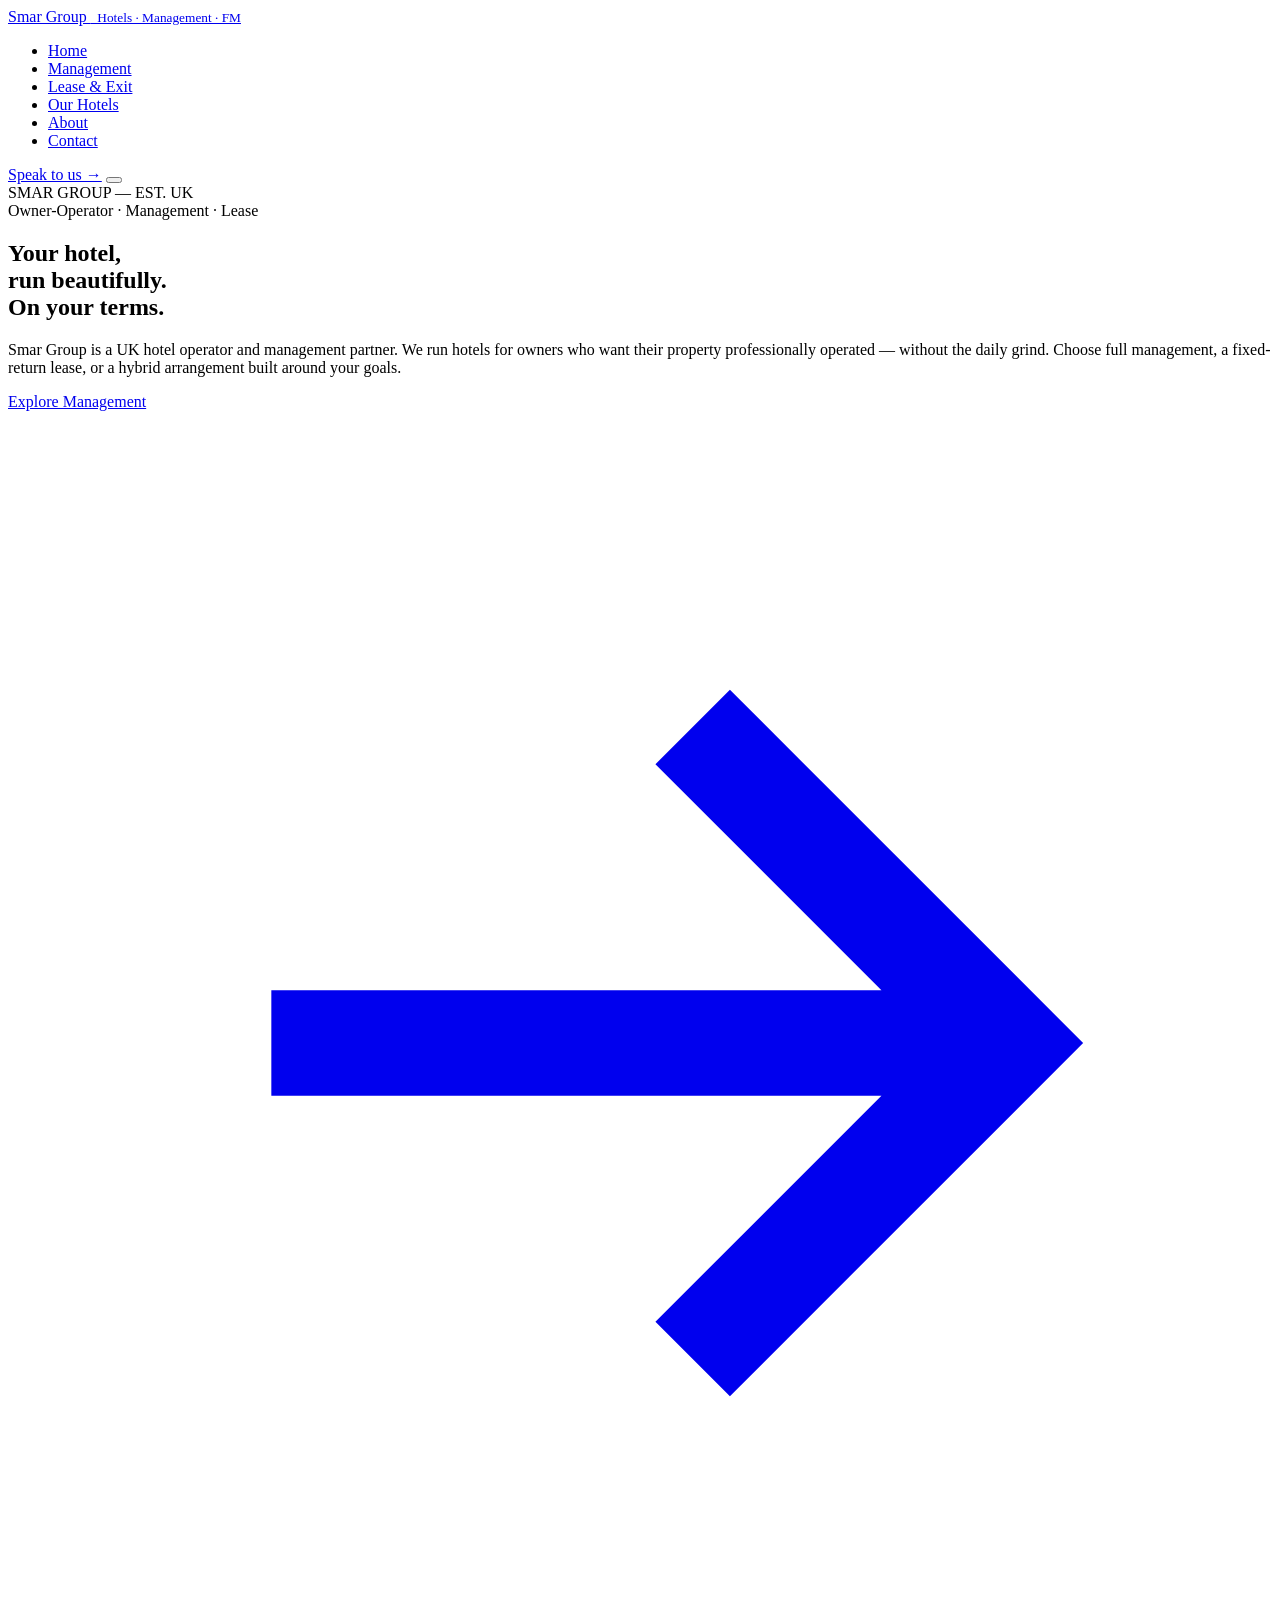
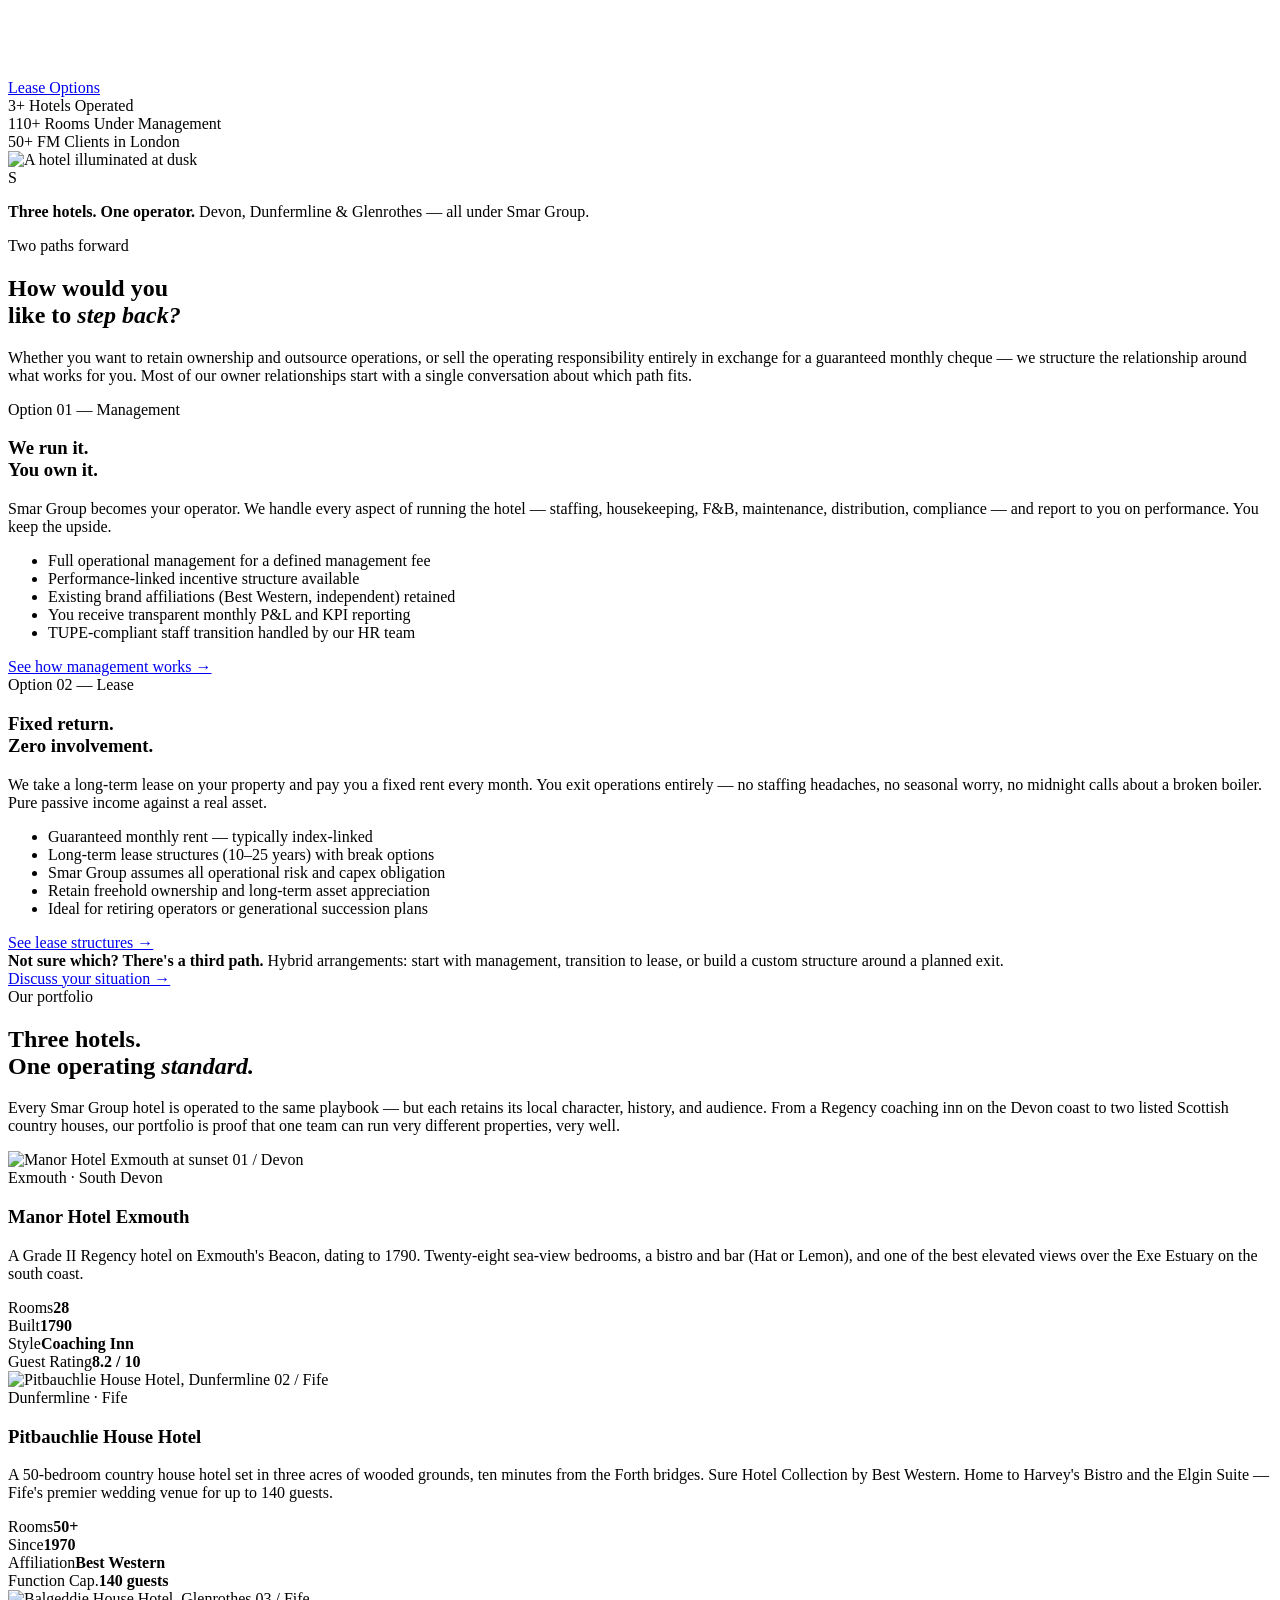
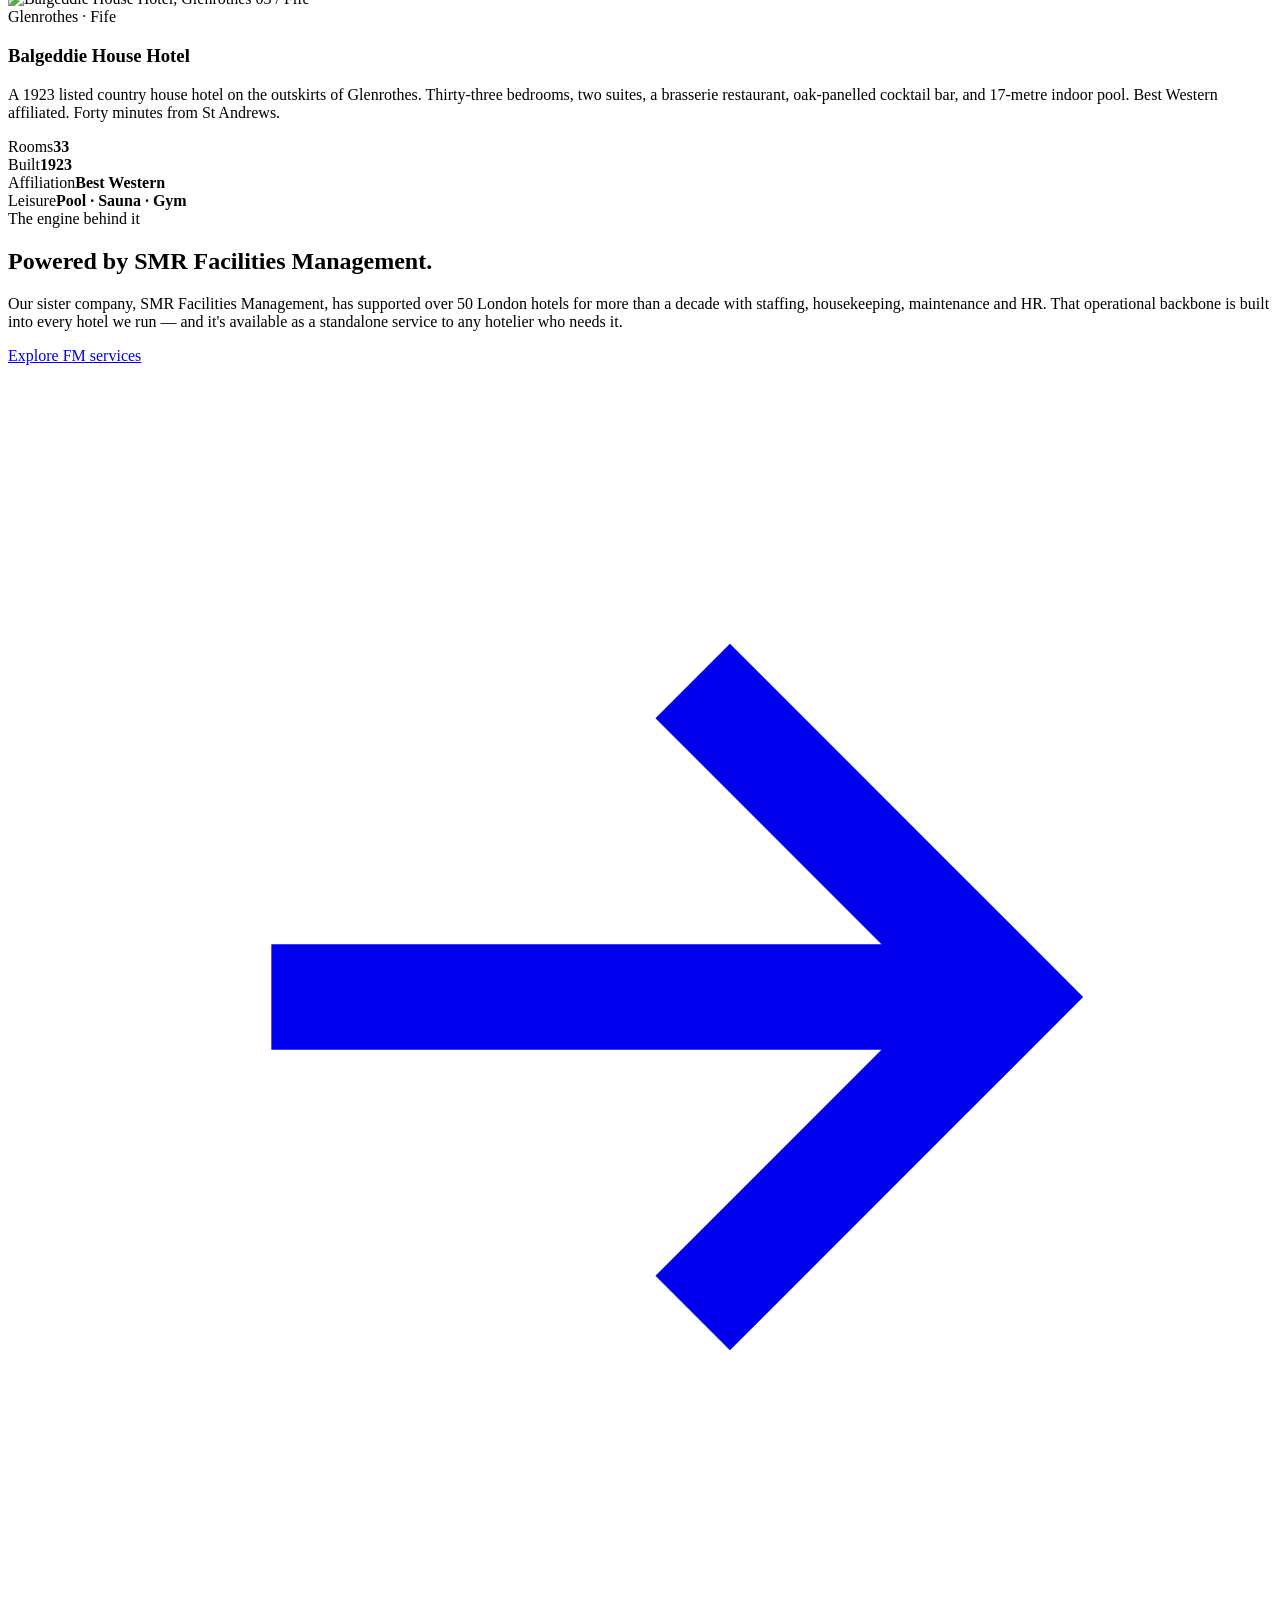
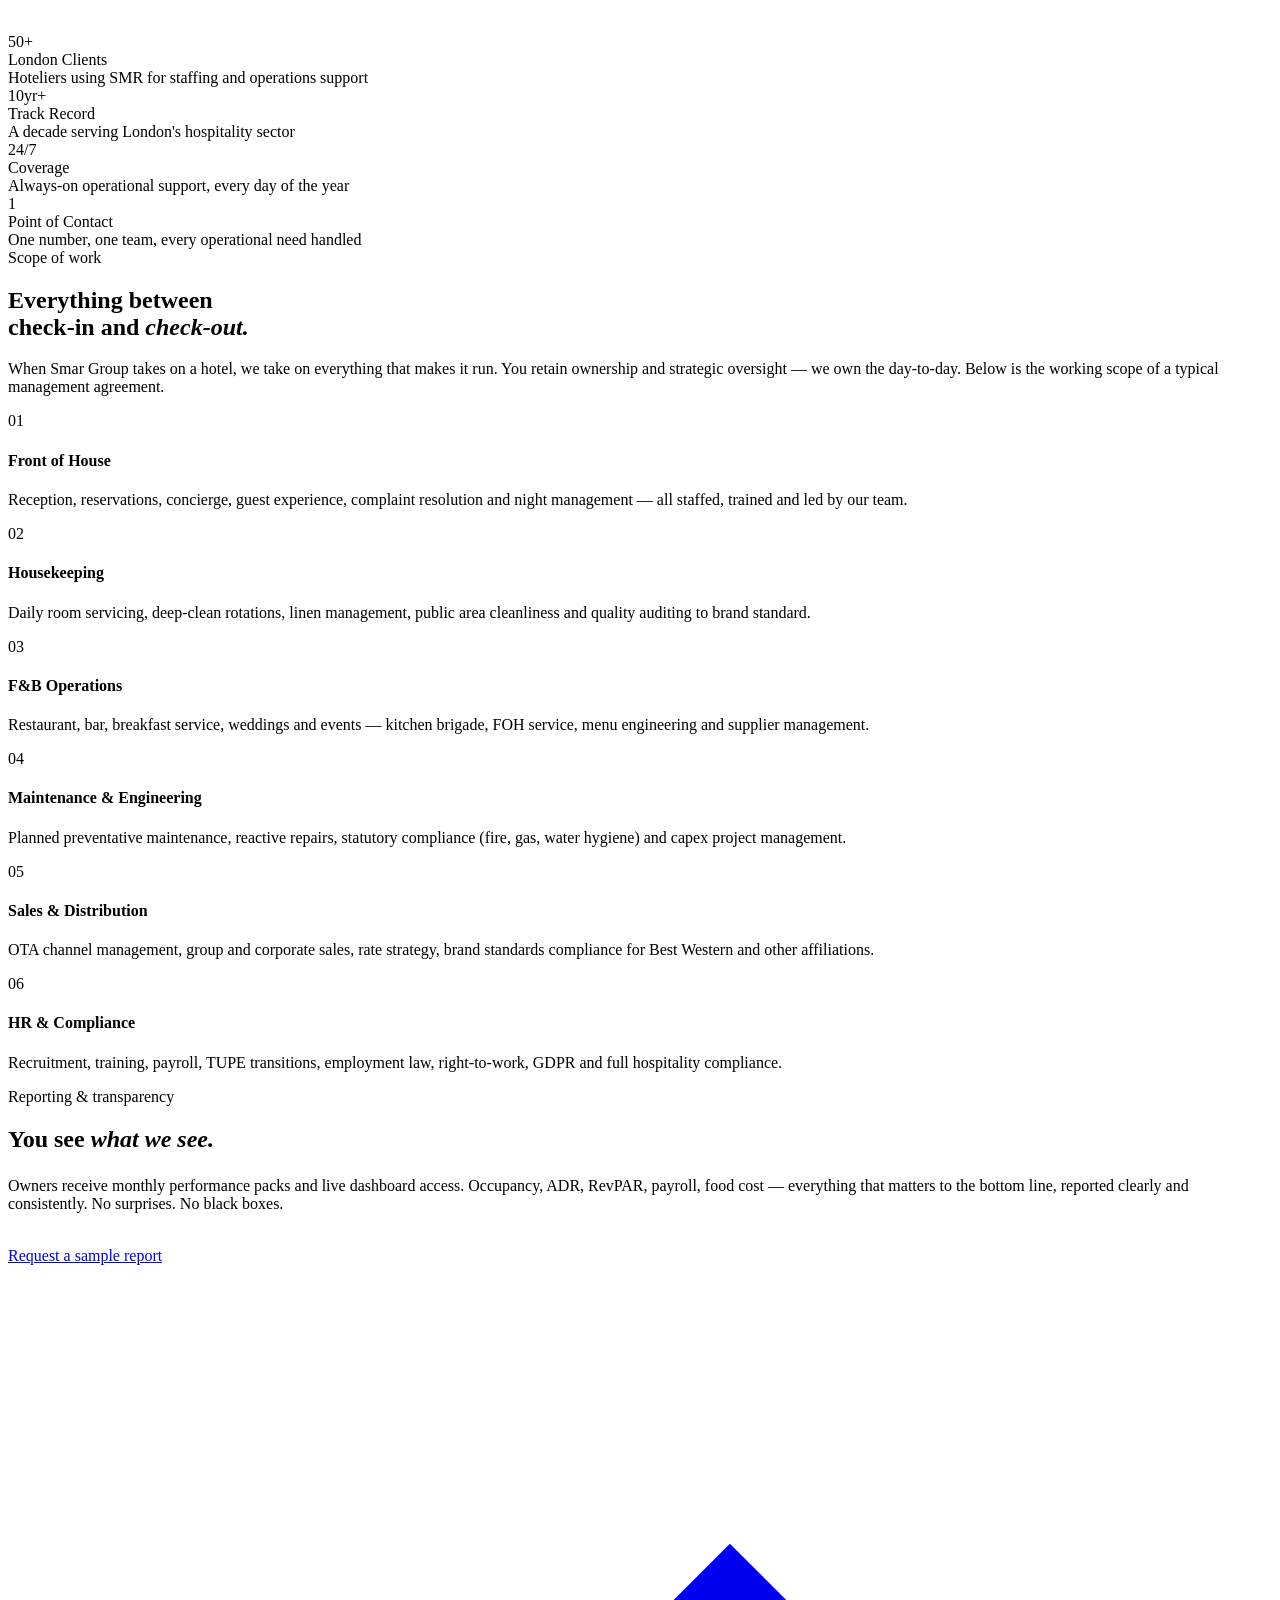
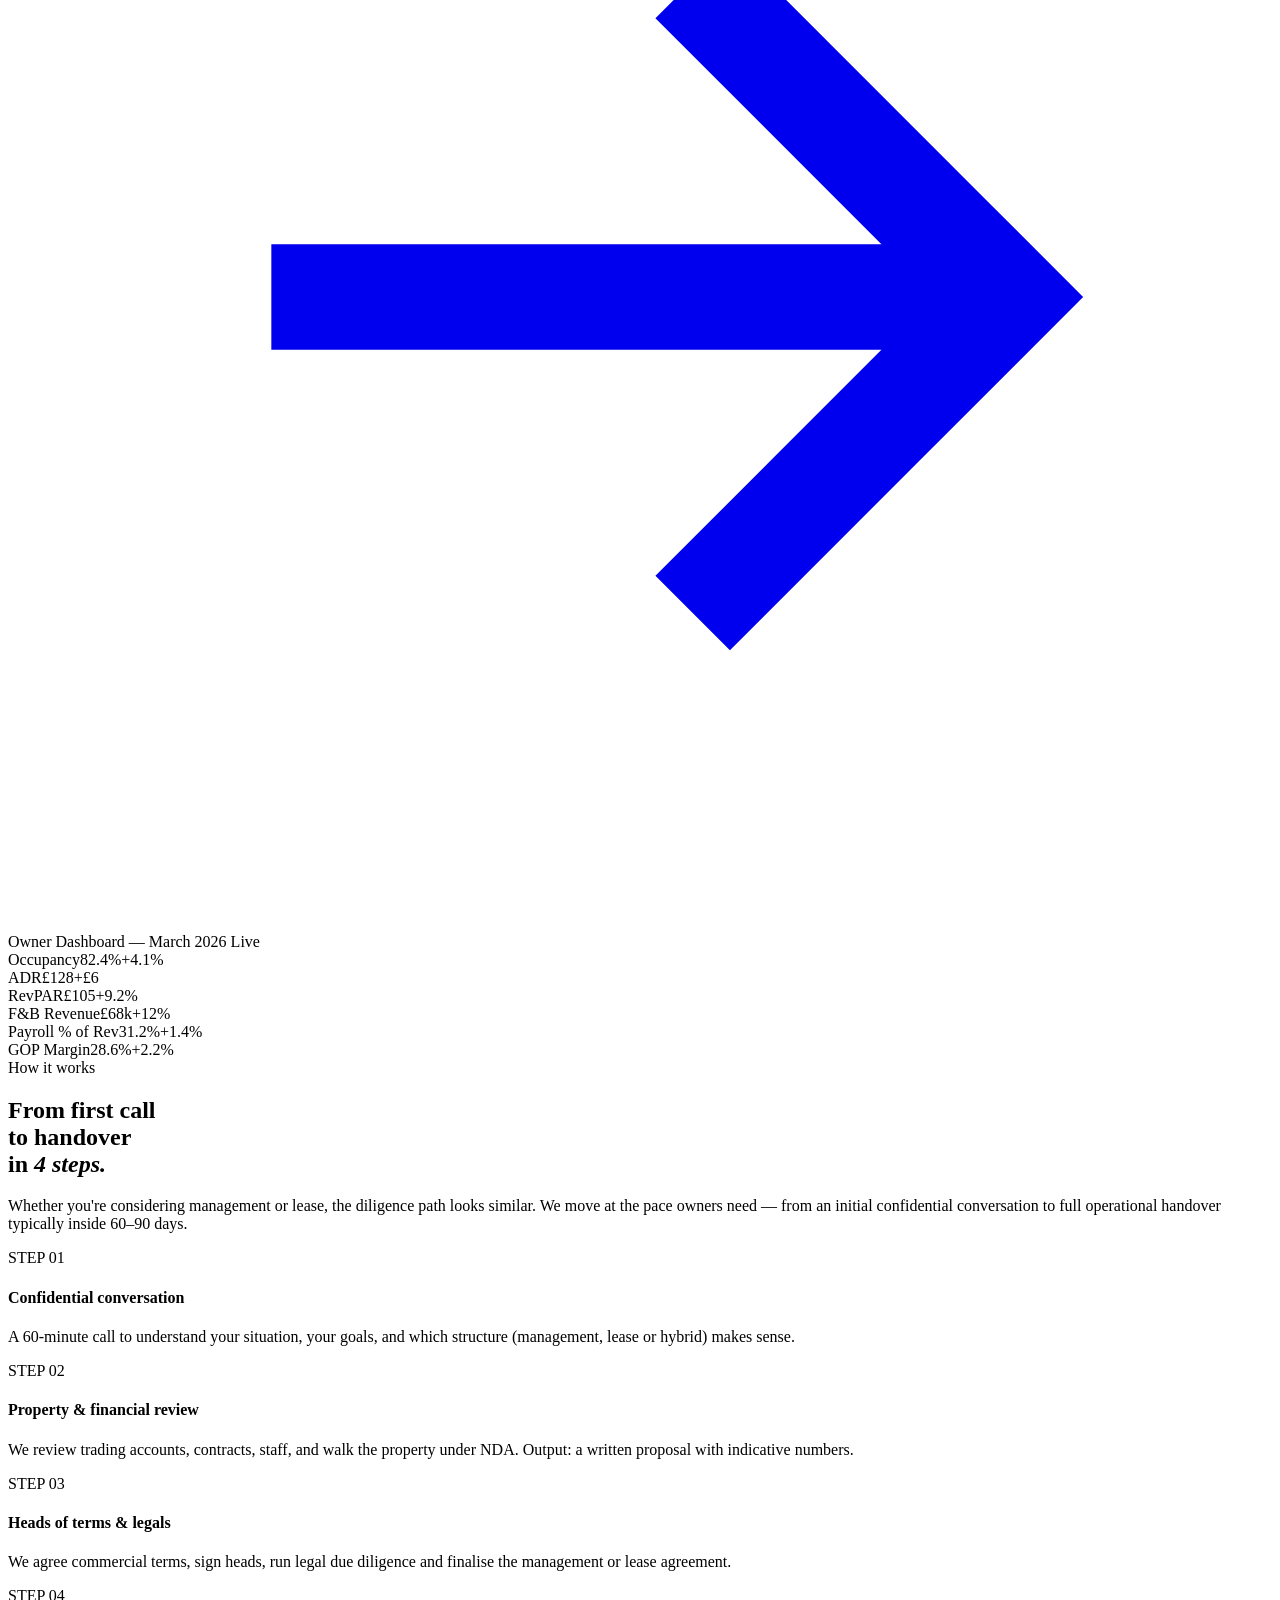
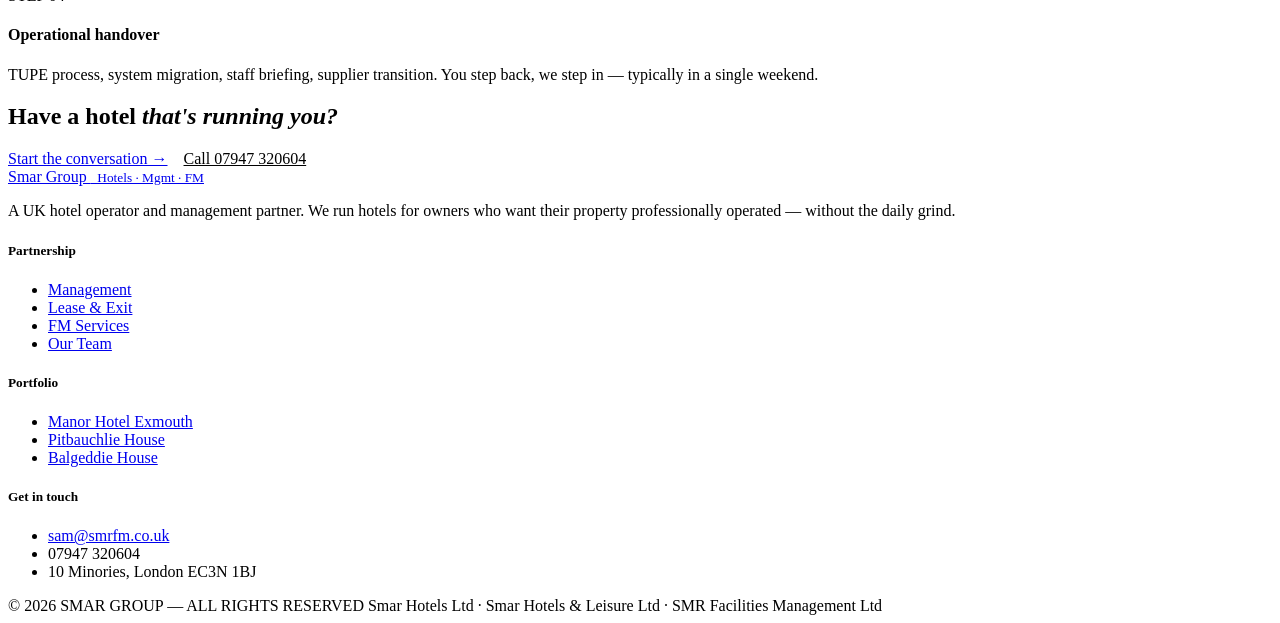
==== index.html @ 934def17 "Add files via upload" ====
<!DOCTYPE html>
<html lang="en">
<head>
<meta charset="UTF-8">
<meta name="viewport" content="width=device-width, initial-scale=1.0">
<title>Smar Group — Hotel Operations, Management & Lease Partner</title>
<meta name="description" content="Smar Group operates, manages and leases UK hotels. We take operational pressure off owners with a full-service hotel management partnership — or a fixed-return lease. Three hotels, 110+ rooms, and a 50-client facilities arm behind us.">
<link rel="stylesheet" href="assets/styles.css">
<link rel="icon" type="image/svg+xml" href="data:image/svg+xml,<svg xmlns='http://www.w3.org/2000/svg' viewBox='0 0 32 32'><circle cx='16' cy='16' r='14' fill='%230B1E3A'/><circle cx='16' cy='16' r='5' fill='%23B58A3C'/></svg>">
</head>
<body>

<!-- NAV -->
<nav class="nav">
  <div class="container nav__inner">
    <a href="index.html" class="logo">
      <span class="logo__mark"></span>
      Smar Group
      <small>&nbsp;&nbsp;Hotels · Management · FM</small>
    </a>
    <ul class="nav__links">
      <li><a href="index.html" class="active">Home</a></li>
      <li><a href="management.html">Management</a></li>
      <li><a href="lease.html">Lease & Exit</a></li>
      <li><a href="hotels.html">Our Hotels</a></li>
      <li><a href="about.html">About</a></li>
      <li><a href="contact.html">Contact</a></li>
    </ul>
    <a href="contact.html" class="nav__cta">Speak to us →</a>
    <button class="nav__burger" aria-label="Menu"><span></span><span></span><span></span></button>
  </div>
</nav>

<!-- HERO -->
<section class="hero">
  <div class="hero__corner">SMAR GROUP — EST. UK</div>
  <div class="container">
    <div class="hero__grid">
      <div class="hero__copy">
        <span class="eyebrow fade-up">Owner-Operator · Management · Lease</span>
        <h1 class="fade-up d1" style="margin-top: 1.25rem;">
          Your hotel,<br>
          <span class="accent">run beautifully.</span><br>
          On your terms.
        </h1>
        <p class="lead fade-up d2">
          Smar Group is a UK hotel operator and management partner. We run hotels for owners
          who want their property professionally operated — without the daily grind. Choose full
          management, a fixed-return lease, or a hybrid arrangement built around your goals.
        </p>
        <div class="hero__ctas fade-up d3">
          <a href="management.html" class="btn btn--primary">
            Explore Management
            <svg class="btn__arrow" viewBox="0 0 24 24" fill="none" stroke="currentColor" stroke-width="2"><path d="M5 12h14M13 6l6 6-6 6"/></svg>
          </a>
          <a href="lease.html" class="btn btn--outline">Lease Options</a>
        </div>
        <div class="hero__stats fade-up d4">
          <div class="hero__stat">
            <span class="num">3<span class="plus">+</span></span>
            <span class="label">Hotels Operated</span>
          </div>
          <div class="hero__stat">
            <span class="num">110<span class="plus">+</span></span>
            <span class="label">Rooms Under Management</span>
          </div>
          <div class="hero__stat">
            <span class="num">50<span class="plus">+</span></span>
            <span class="label">FM Clients in London</span>
          </div>
        </div>
      </div>
      <div class="hero__visual fade-up d2">
        <img src="assets/hero-hotel.svg" alt="A hotel illuminated at dusk">
        <div class="hero__visual-card">
          <div class="mark">S</div>
          <p>
            <strong>Three hotels. One operator.</strong>
            Devon, Dunfermline & Glenrothes — all under Smar Group.
          </p>
        </div>
      </div>
    </div>
  </div>
</section>

<!-- TWO TRACKS -->
<section class="section section--cream">
  <div class="container">
    <div class="sec-head" data-reveal>
      <div class="sec-head__left">
        <span class="eyebrow">Two paths forward</span>
        <h2>How would you<br>like to <em class="script">step back?</em></h2>
      </div>
      <div class="sec-head__right">
        <p>
          Whether you want to retain ownership and outsource operations, or sell the
          operating responsibility entirely in exchange for a guaranteed monthly cheque —
          we structure the relationship around what works for you. Most of our owner
          relationships start with a single conversation about which path fits.
        </p>
      </div>
    </div>

    <div class="tracks">
      <div class="track" data-reveal>
        <span class="track__tag">Option 01 — Management</span>
        <h3>We run it.<br>You own it.</h3>
        <p>
          Smar Group becomes your operator. We handle every aspect of running the hotel
          — staffing, housekeeping, F&B, maintenance, distribution, compliance — and report
          to you on performance. You keep the upside.
        </p>
        <ul class="track__list">
          <li>Full operational management for a defined management fee</li>
          <li>Performance-linked incentive structure available</li>
          <li>Existing brand affiliations (Best Western, independent) retained</li>
          <li>You receive transparent monthly P&L and KPI reporting</li>
          <li>TUPE-compliant staff transition handled by our HR team</li>
        </ul>
        <a href="management.html" class="track__cta">See how management works →</a>
      </div>

      <div class="track" data-reveal>
        <span class="track__tag">Option 02 — Lease</span>
        <h3>Fixed return.<br>Zero involvement.</h3>
        <p>
          We take a long-term lease on your property and pay you a fixed rent every month.
          You exit operations entirely — no staffing headaches, no seasonal worry, no
          midnight calls about a broken boiler. Pure passive income against a real asset.
        </p>
        <ul class="track__list">
          <li>Guaranteed monthly rent — typically index-linked</li>
          <li>Long-term lease structures (10–25 years) with break options</li>
          <li>Smar Group assumes all operational risk and capex obligation</li>
          <li>Retain freehold ownership and long-term asset appreciation</li>
          <li>Ideal for retiring operators or generational succession plans</li>
        </ul>
        <a href="lease.html" class="track__cta">See lease structures →</a>
      </div>
    </div>

    <div class="hybrid-row" data-reveal>
      <div class="text">
        <strong>Not sure which? There's a third path.</strong>
        <span>Hybrid arrangements: start with management, transition to lease, or build a custom structure around a planned exit.</span>
      </div>
      <a href="contact.html" class="btn btn--gold">Discuss your situation →</a>
    </div>
  </div>
</section>

<!-- HOTELS -->
<section class="section" id="hotels">
  <div class="container">
    <div class="sec-head" data-reveal>
      <div class="sec-head__left">
        <span class="eyebrow">Our portfolio</span>
        <h2>Three hotels.<br>One operating <em class="script">standard.</em></h2>
      </div>
      <div class="sec-head__right">
        <p>
          Every Smar Group hotel is operated to the same playbook — but each retains its
          local character, history, and audience. From a Regency coaching inn on the
          Devon coast to two listed Scottish country houses, our portfolio is proof that
          one team can run very different properties, very well.
        </p>
      </div>
    </div>

    <div class="portfolio">
      <article class="hotel" data-reveal>
        <div class="hotel__img">
          <img src="assets/manor-exmouth.svg" alt="Manor Hotel Exmouth at sunset">
          <span class="hotel__num">01 / Devon</span>
        </div>
        <div class="hotel__body">
          <div class="hotel__loc">Exmouth · South Devon</div>
          <h3>Manor Hotel Exmouth</h3>
          <p>
            A Grade II Regency hotel on Exmouth's Beacon, dating to 1790. Twenty-eight
            sea-view bedrooms, a bistro and bar (Hat or Lemon), and one of the best
            elevated views over the Exe Estuary on the south coast.
          </p>
          <div class="hotel__meta">
            <div><span>Rooms</span><strong>28</strong></div>
            <div><span>Built</span><strong>1790</strong></div>
            <div><span>Style</span><strong>Coaching Inn</strong></div>
            <div><span>Guest Rating</span><strong>8.2 / 10</strong></div>
          </div>
        </div>
      </article>

      <article class="hotel" data-reveal>
        <div class="hotel__img">
          <img src="assets/pitbauchlie.svg" alt="Pitbauchlie House Hotel, Dunfermline">
          <span class="hotel__num">02 / Fife</span>
        </div>
        <div class="hotel__body">
          <div class="hotel__loc">Dunfermline · Fife</div>
          <h3>Pitbauchlie House Hotel</h3>
          <p>
            A 50-bedroom country house hotel set in three acres of wooded grounds, ten minutes
            from the Forth bridges. Sure Hotel Collection by Best Western. Home to Harvey's
            Bistro and the Elgin Suite — Fife's premier wedding venue for up to 140 guests.
          </p>
          <div class="hotel__meta">
            <div><span>Rooms</span><strong>50+</strong></div>
            <div><span>Since</span><strong>1970</strong></div>
            <div><span>Affiliation</span><strong>Best Western</strong></div>
            <div><span>Function Cap.</span><strong>140 guests</strong></div>
          </div>
        </div>
      </article>

      <article class="hotel" data-reveal>
        <div class="hotel__img">
          <img src="assets/balgeddie.svg" alt="Balgeddie House Hotel, Glenrothes">
          <span class="hotel__num">03 / Fife</span>
        </div>
        <div class="hotel__body">
          <div class="hotel__loc">Glenrothes · Fife</div>
          <h3>Balgeddie House Hotel</h3>
          <p>
            A 1923 listed country house hotel on the outskirts of Glenrothes. Thirty-three
            bedrooms, two suites, a brasserie restaurant, oak-panelled cocktail bar, and
            17-metre indoor pool. Best Western affiliated. Forty minutes from St Andrews.
          </p>
          <div class="hotel__meta">
            <div><span>Rooms</span><strong>33</strong></div>
            <div><span>Built</span><strong>1923</strong></div>
            <div><span>Affiliation</span><strong>Best Western</strong></div>
            <div><span>Leisure</span><strong>Pool · Sauna · Gym</strong></div>
          </div>
        </div>
      </article>
    </div>
  </div>
</section>

<!-- SMR FM BAND -->
<section class="section smr-band">
  <div class="container">
    <div class="smr-band__inner">
      <div data-reveal>
        <span class="eyebrow">The engine behind it</span>
        <h2 style="margin-top: 1.25rem; color: var(--paper);">
          Powered by <span class="accent">SMR Facilities Management.</span>
        </h2>
        <p>
          Our sister company, SMR Facilities Management, has supported over 50 London hotels
          for more than a decade with staffing, housekeeping, maintenance and HR. That
          operational backbone is built into every hotel we run — and it's available as a
          standalone service to any hotelier who needs it.
        </p>
        <a href="services.html" class="btn btn--ghost-light">
          Explore FM services
          <svg class="btn__arrow" viewBox="0 0 24 24" fill="none" stroke="currentColor" stroke-width="2"><path d="M5 12h14M13 6l6 6-6 6"/></svg>
        </a>
      </div>
      <div class="smr-stats" data-reveal>
        <div class="smr-stat">
          <span class="num">50+</span>
          <div class="label">London Clients</div>
          <div class="desc">Hoteliers using SMR for staffing and operations support</div>
        </div>
        <div class="smr-stat">
          <span class="num">10yr+</span>
          <div class="label">Track Record</div>
          <div class="desc">A decade serving London's hospitality sector</div>
        </div>
        <div class="smr-stat">
          <span class="num">24/7</span>
          <div class="label">Coverage</div>
          <div class="desc">Always-on operational support, every day of the year</div>
        </div>
        <div class="smr-stat">
          <span class="num">1</span>
          <div class="label">Point of Contact</div>
          <div class="desc">One number, one team, every operational need handled</div>
        </div>
      </div>
    </div>
  </div>
</section>

<!-- WHAT WE HANDLE -->
<section class="section">
  <div class="container">
    <div class="sec-head" data-reveal>
      <div class="sec-head__left">
        <span class="eyebrow">Scope of work</span>
        <h2>Everything between<br>check-in and <em class="script">check-out.</em></h2>
      </div>
      <div class="sec-head__right">
        <p>
          When Smar Group takes on a hotel, we take on everything that makes it run. You
          retain ownership and strategic oversight — we own the day-to-day. Below is the
          working scope of a typical management agreement.
        </p>
      </div>
    </div>

    <div class="svc-grid">
      <div class="svc" data-reveal>
        <div class="svc__num">01</div>
        <h4>Front of House</h4>
        <p>Reception, reservations, concierge, guest experience, complaint resolution and night management — all staffed, trained and led by our team.</p>
      </div>
      <div class="svc" data-reveal>
        <div class="svc__num">02</div>
        <h4>Housekeeping</h4>
        <p>Daily room servicing, deep-clean rotations, linen management, public area cleanliness and quality auditing to brand standard.</p>
      </div>
      <div class="svc" data-reveal>
        <div class="svc__num">03</div>
        <h4>F&B Operations</h4>
        <p>Restaurant, bar, breakfast service, weddings and events — kitchen brigade, FOH service, menu engineering and supplier management.</p>
      </div>
      <div class="svc" data-reveal>
        <div class="svc__num">04</div>
        <h4>Maintenance & Engineering</h4>
        <p>Planned preventative maintenance, reactive repairs, statutory compliance (fire, gas, water hygiene) and capex project management.</p>
      </div>
      <div class="svc" data-reveal>
        <div class="svc__num">05</div>
        <h4>Sales & Distribution</h4>
        <p>OTA channel management, group and corporate sales, rate strategy, brand standards compliance for Best Western and other affiliations.</p>
      </div>
      <div class="svc" data-reveal>
        <div class="svc__num">06</div>
        <h4>HR & Compliance</h4>
        <p>Recruitment, training, payroll, TUPE transitions, employment law, right-to-work, GDPR and full hospitality compliance.</p>
      </div>
    </div>
  </div>
</section>

<!-- KPI REPORTING -->
<section class="section section--cream">
  <div class="container">
    <div class="kpi-block">
      <div data-reveal>
        <span class="eyebrow">Reporting & transparency</span>
        <h2 style="margin: 1.25rem 0 1.5rem;">You see <em class="script">what we see.</em></h2>
        <p class="lead">
          Owners receive monthly performance packs and live dashboard access. Occupancy,
          ADR, RevPAR, payroll, food cost — everything that matters to the bottom line,
          reported clearly and consistently. No surprises. No black boxes.
        </p>
        <br>
        <a href="contact.html" class="btn btn--primary">
          Request a sample report
          <svg class="btn__arrow" viewBox="0 0 24 24" fill="none" stroke="currentColor" stroke-width="2"><path d="M5 12h14M13 6l6 6-6 6"/></svg>
        </a>
      </div>
      <div class="kpi-card" data-reveal>
        <div class="kpi-card__title">
          <span>Owner Dashboard — March 2026</span>
          <span class="badge">Live</span>
        </div>
        <div class="kpi-row"><span class="name">Occupancy</span><span class="val">82.4%<span class="delta">+4.1%</span></span></div>
        <div class="kpi-row"><span class="name">ADR</span><span class="val">£128<span class="delta">+£6</span></span></div>
        <div class="kpi-row"><span class="name">RevPAR</span><span class="val">£105<span class="delta">+9.2%</span></span></div>
        <div class="kpi-row"><span class="name">F&B Revenue</span><span class="val">£68k<span class="delta">+12%</span></span></div>
        <div class="kpi-row"><span class="name">Payroll % of Rev</span><span class="val">31.2%<span class="delta down">+1.4%</span></span></div>
        <div class="kpi-row"><span class="name">GOP Margin</span><span class="val">28.6%<span class="delta">+2.2%</span></span></div>
      </div>
    </div>
  </div>
</section>

<!-- PROCESS -->
<section class="section">
  <div class="container">
    <div class="sec-head" data-reveal>
      <div class="sec-head__left">
        <span class="eyebrow">How it works</span>
        <h2>From first call<br>to handover<br>in <em class="script">4 steps.</em></h2>
      </div>
      <div class="sec-head__right">
        <p>
          Whether you're considering management or lease, the diligence path looks similar.
          We move at the pace owners need — from an initial confidential conversation to
          full operational handover typically inside 60–90 days.
        </p>
      </div>
    </div>

    <div class="process">
      <div class="process__step" data-reveal>
        <span class="num">STEP 01</span>
        <h4>Confidential conversation</h4>
        <p>A 60-minute call to understand your situation, your goals, and which structure (management, lease or hybrid) makes sense.</p>
      </div>
      <div class="process__step" data-reveal>
        <span class="num">STEP 02</span>
        <h4>Property & financial review</h4>
        <p>We review trading accounts, contracts, staff, and walk the property under NDA. Output: a written proposal with indicative numbers.</p>
      </div>
      <div class="process__step" data-reveal>
        <span class="num">STEP 03</span>
        <h4>Heads of terms & legals</h4>
        <p>We agree commercial terms, sign heads, run legal due diligence and finalise the management or lease agreement.</p>
      </div>
      <div class="process__step" data-reveal>
        <span class="num">STEP 04</span>
        <h4>Operational handover</h4>
        <p>TUPE process, system migration, staff briefing, supplier transition. You step back, we step in — typically in a single weekend.</p>
      </div>
    </div>
  </div>
</section>

<!-- CTA BAND -->
<section class="cta-band">
  <div class="container cta-band__inner">
    <h2>Have a hotel <em>that's running you?</em></h2>
    <div style="display: flex; gap: 1rem; flex-wrap: wrap;">
      <a href="contact.html" class="btn btn--primary">Start the conversation →</a>
      <a href="tel:+447947320604" class="btn btn--outline" style="border-color: var(--ink); color: var(--ink);">Call 07947 320604</a>
    </div>
  </div>
</section>

<!-- FOOTER -->
<footer class="footer">
  <div class="container">
    <div class="footer__grid">
      <div class="footer__brand">
        <a href="index.html" class="logo">
          <span class="logo__mark"></span>
          Smar Group
          <small>&nbsp;&nbsp;Hotels · Mgmt · FM</small>
        </a>
        <p>
          A UK hotel operator and management partner. We run hotels for owners who want their
          property professionally operated — without the daily grind.
        </p>
      </div>
      <div class="footer__col">
        <h5>Partnership</h5>
        <ul>
          <li><a href="management.html">Management</a></li>
          <li><a href="lease.html">Lease & Exit</a></li>
          <li><a href="services.html">FM Services</a></li>
          <li><a href="about.html">Our Team</a></li>
        </ul>
      </div>
      <div class="footer__col">
        <h5>Portfolio</h5>
        <ul>
          <li><a href="hotels.html#manor">Manor Hotel Exmouth</a></li>
          <li><a href="hotels.html#pitbauchlie">Pitbauchlie House</a></li>
          <li><a href="hotels.html#balgeddie">Balgeddie House</a></li>
        </ul>
      </div>
      <div class="footer__col">
        <h5>Get in touch</h5>
        <ul>
          <li><a href="mailto:sam@smrfm.co.uk">sam@smrfm.co.uk</a></li>
          <li>07947 320604</li>
          <li>10 Minories, London EC3N 1BJ</li>
        </ul>
      </div>
    </div>
    <div class="footer__bottom">
      <span>© 2026 SMAR GROUP — ALL RIGHTS RESERVED</span>
      <span>Smar Hotels Ltd · Smar Hotels & Leisure Ltd · SMR Facilities Management Ltd</span>
    </div>
  </div>
</footer>

<script src="assets/main.js"></script>
</body>
</html>
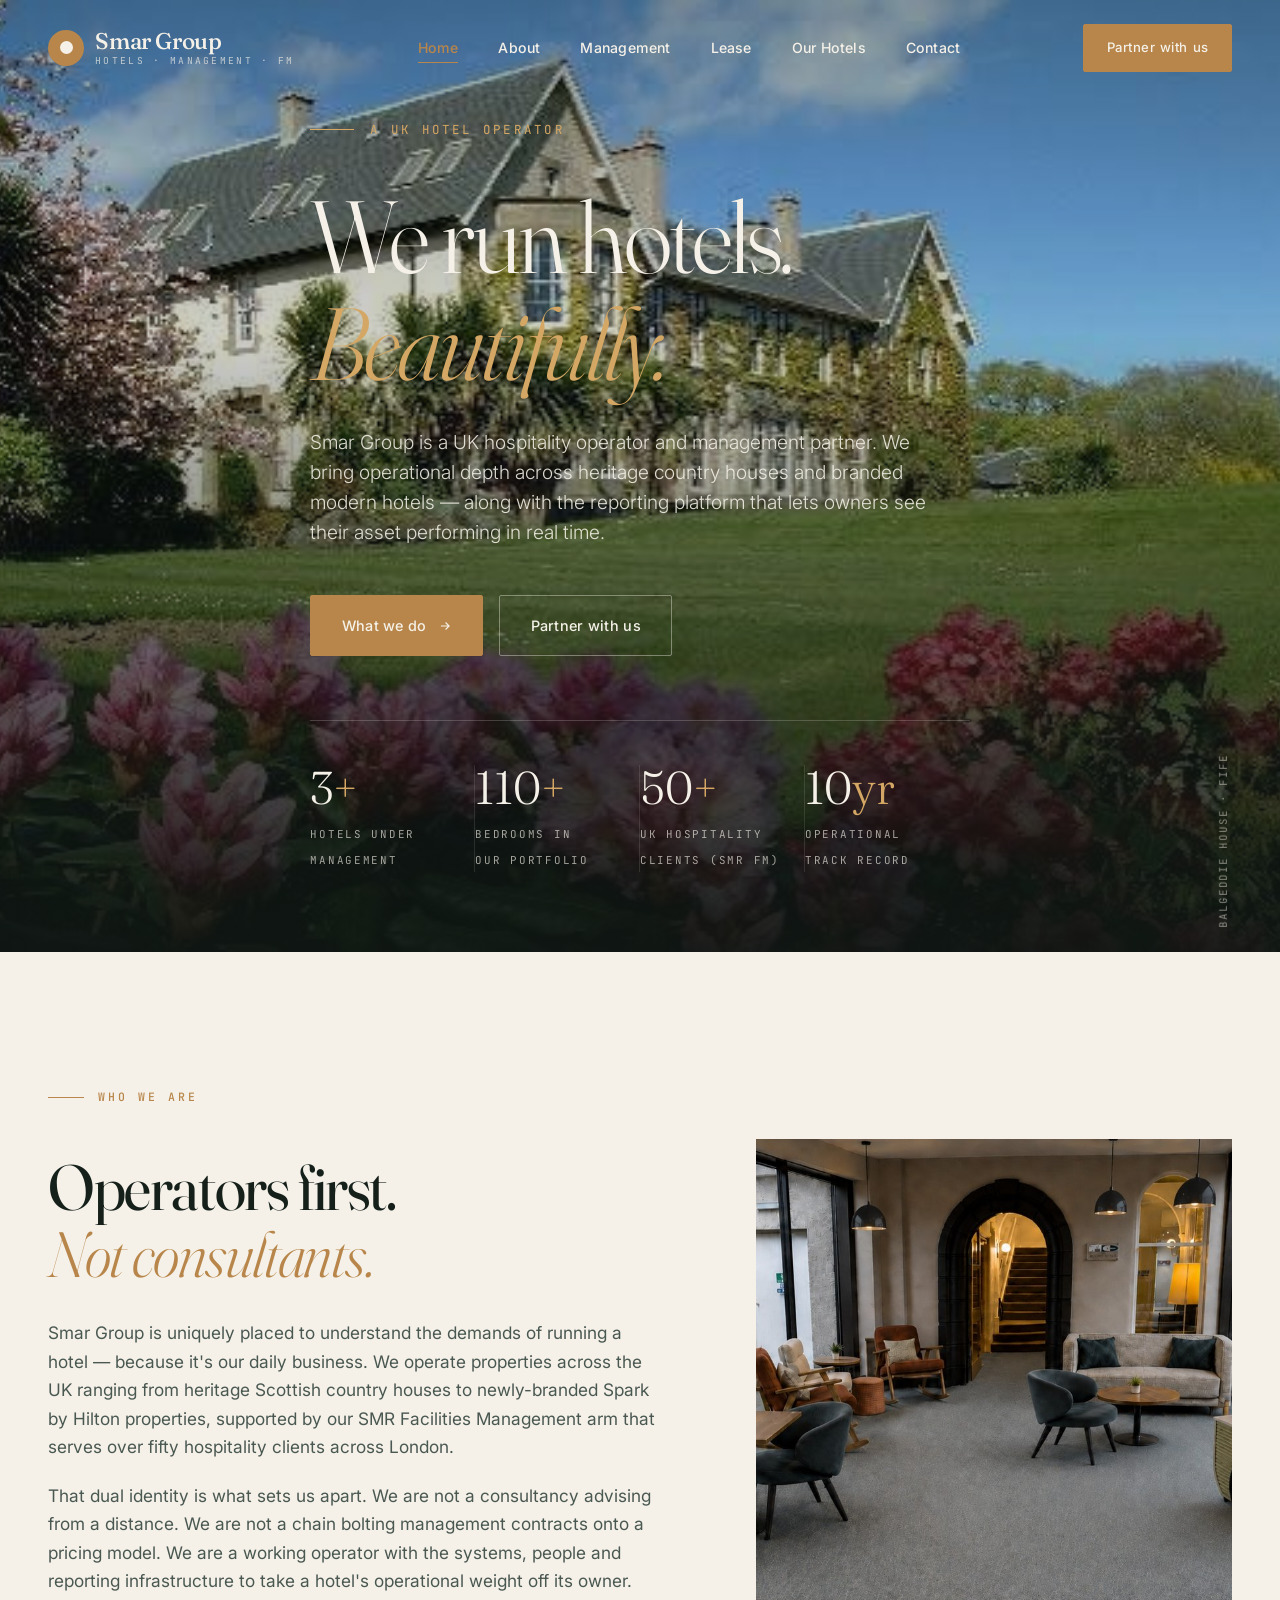
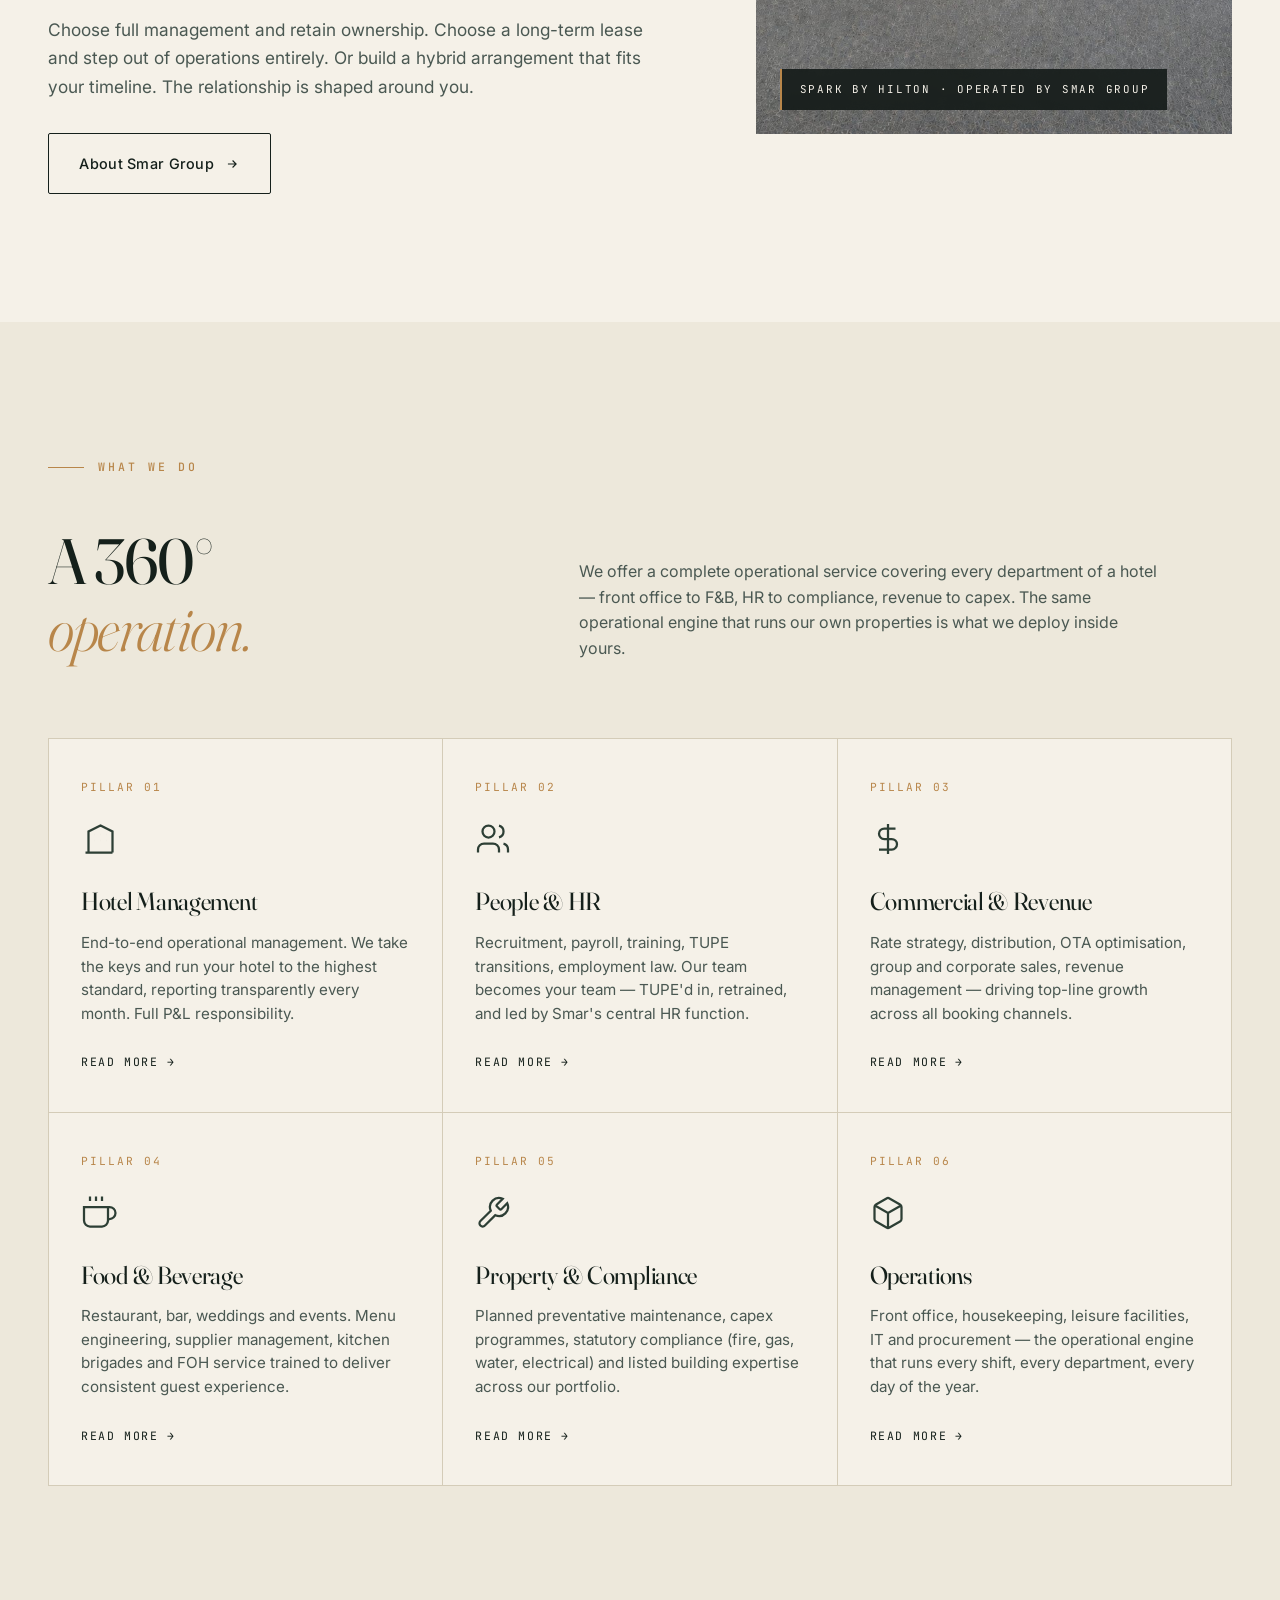
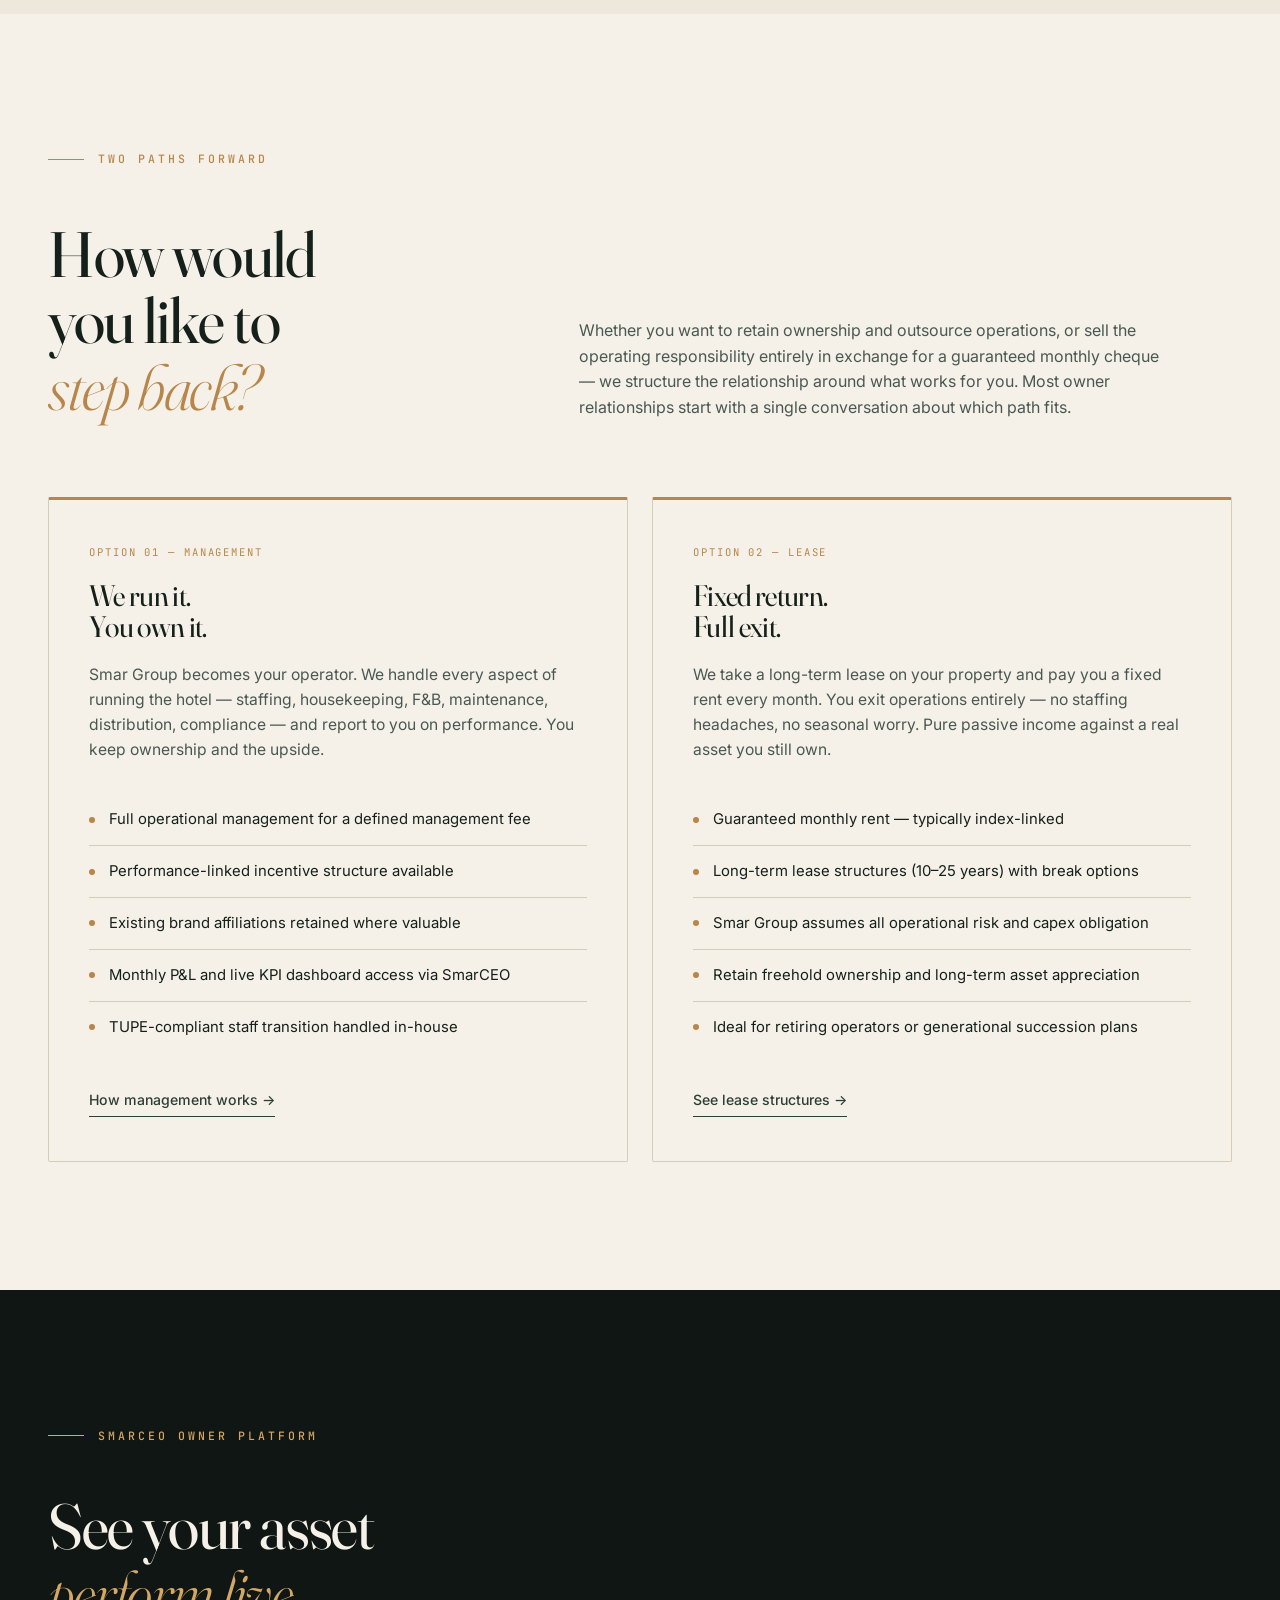
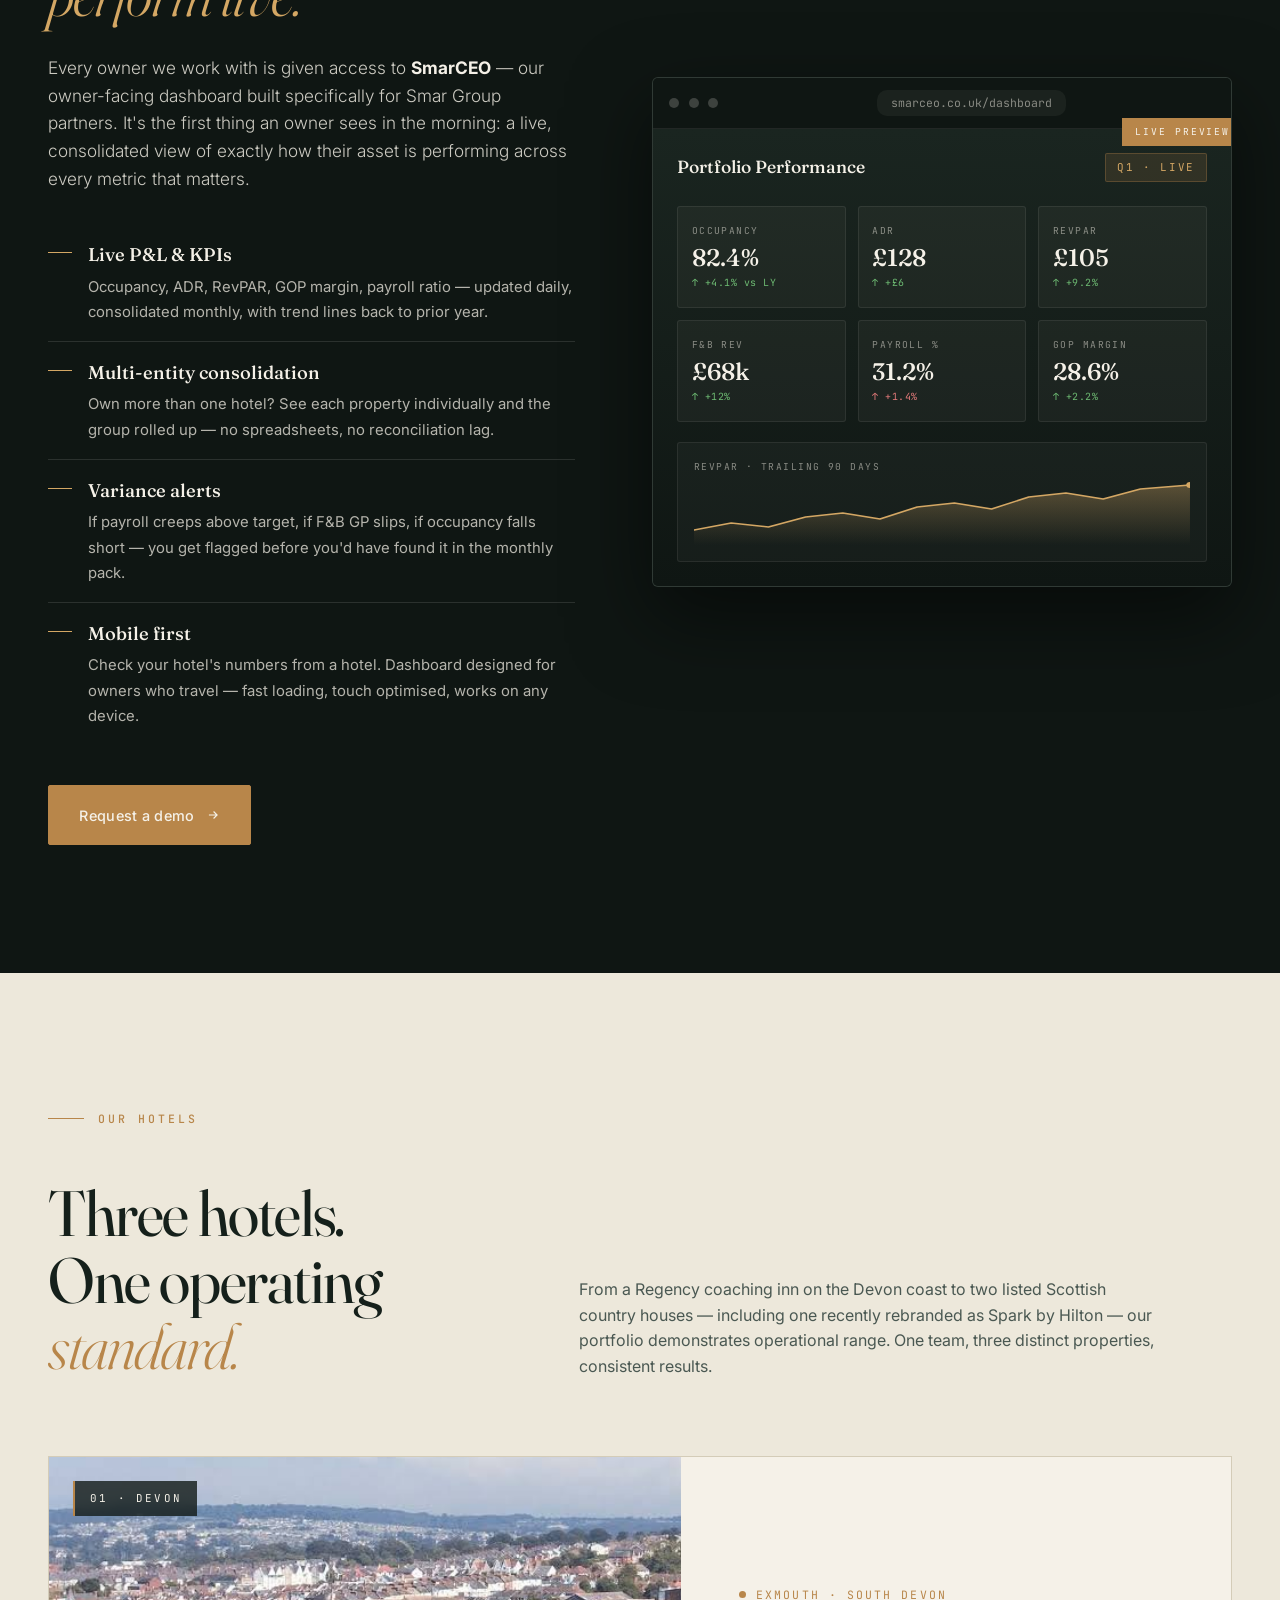
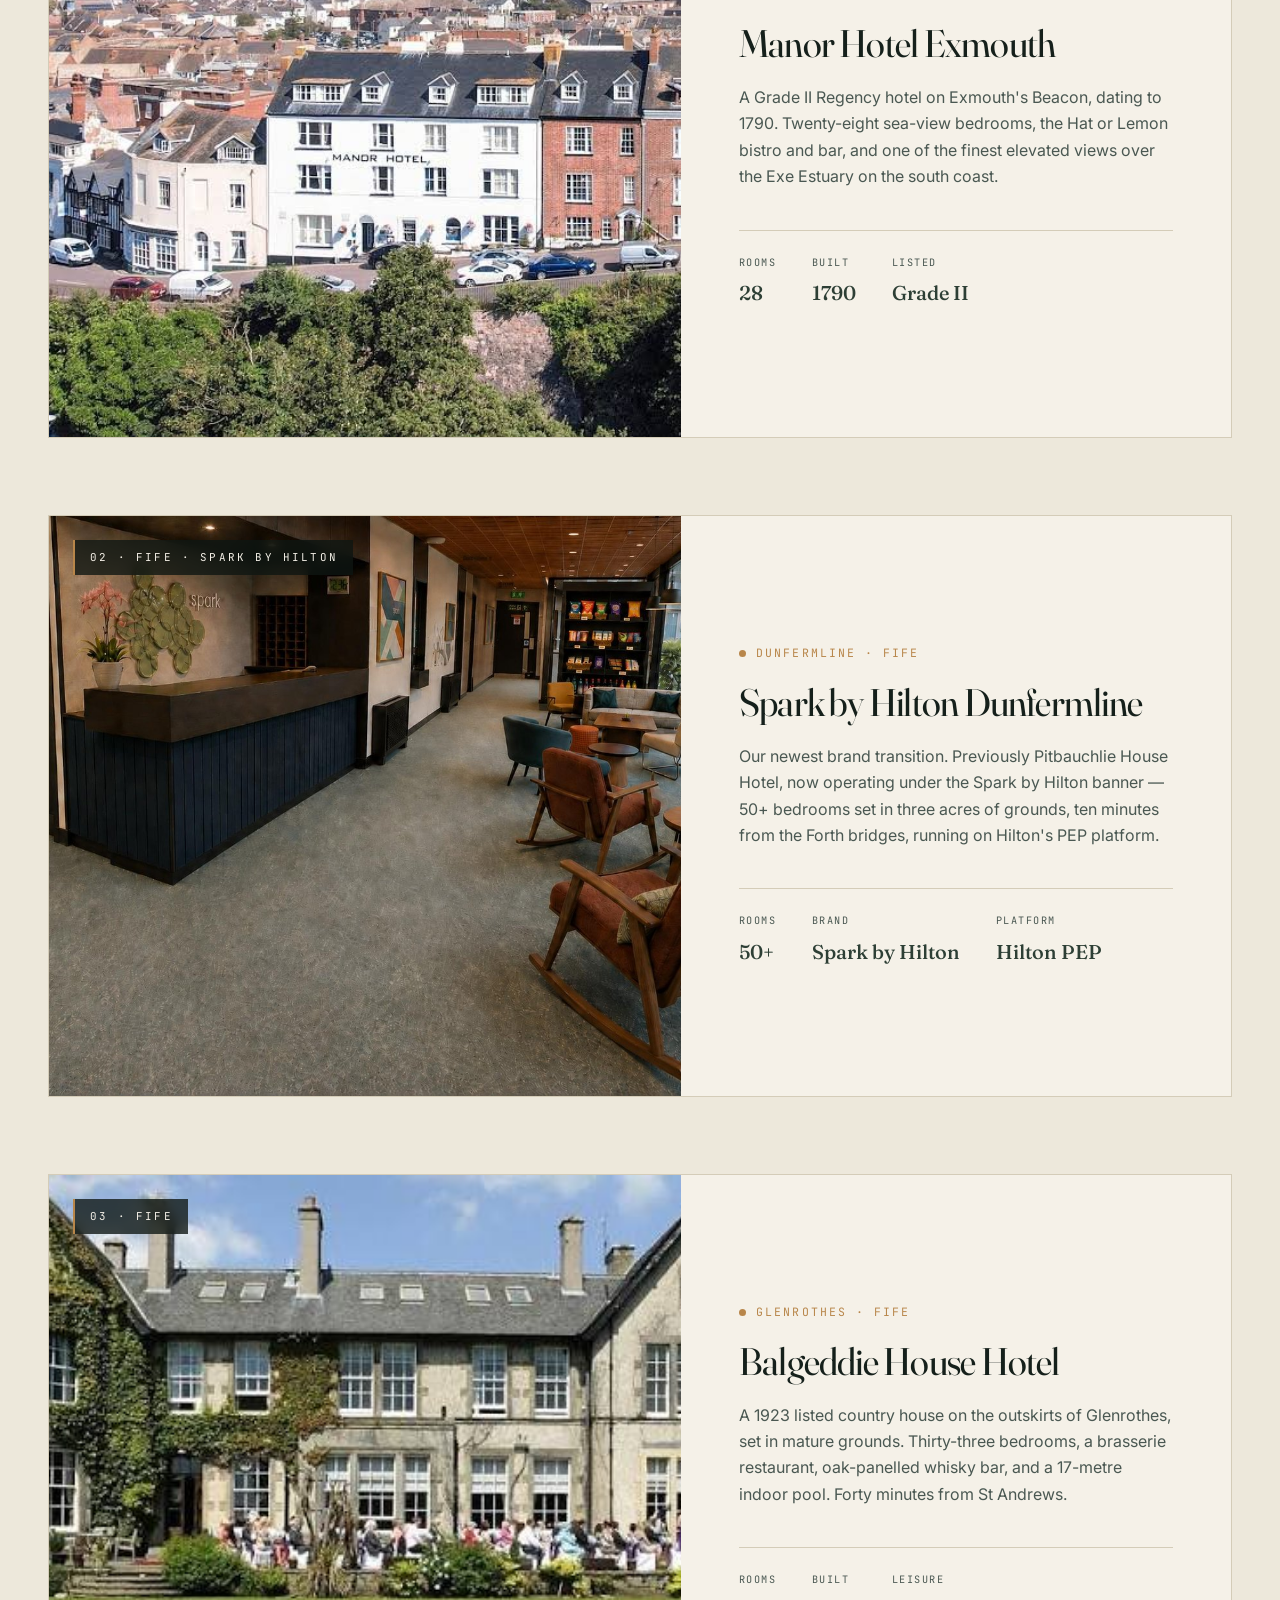
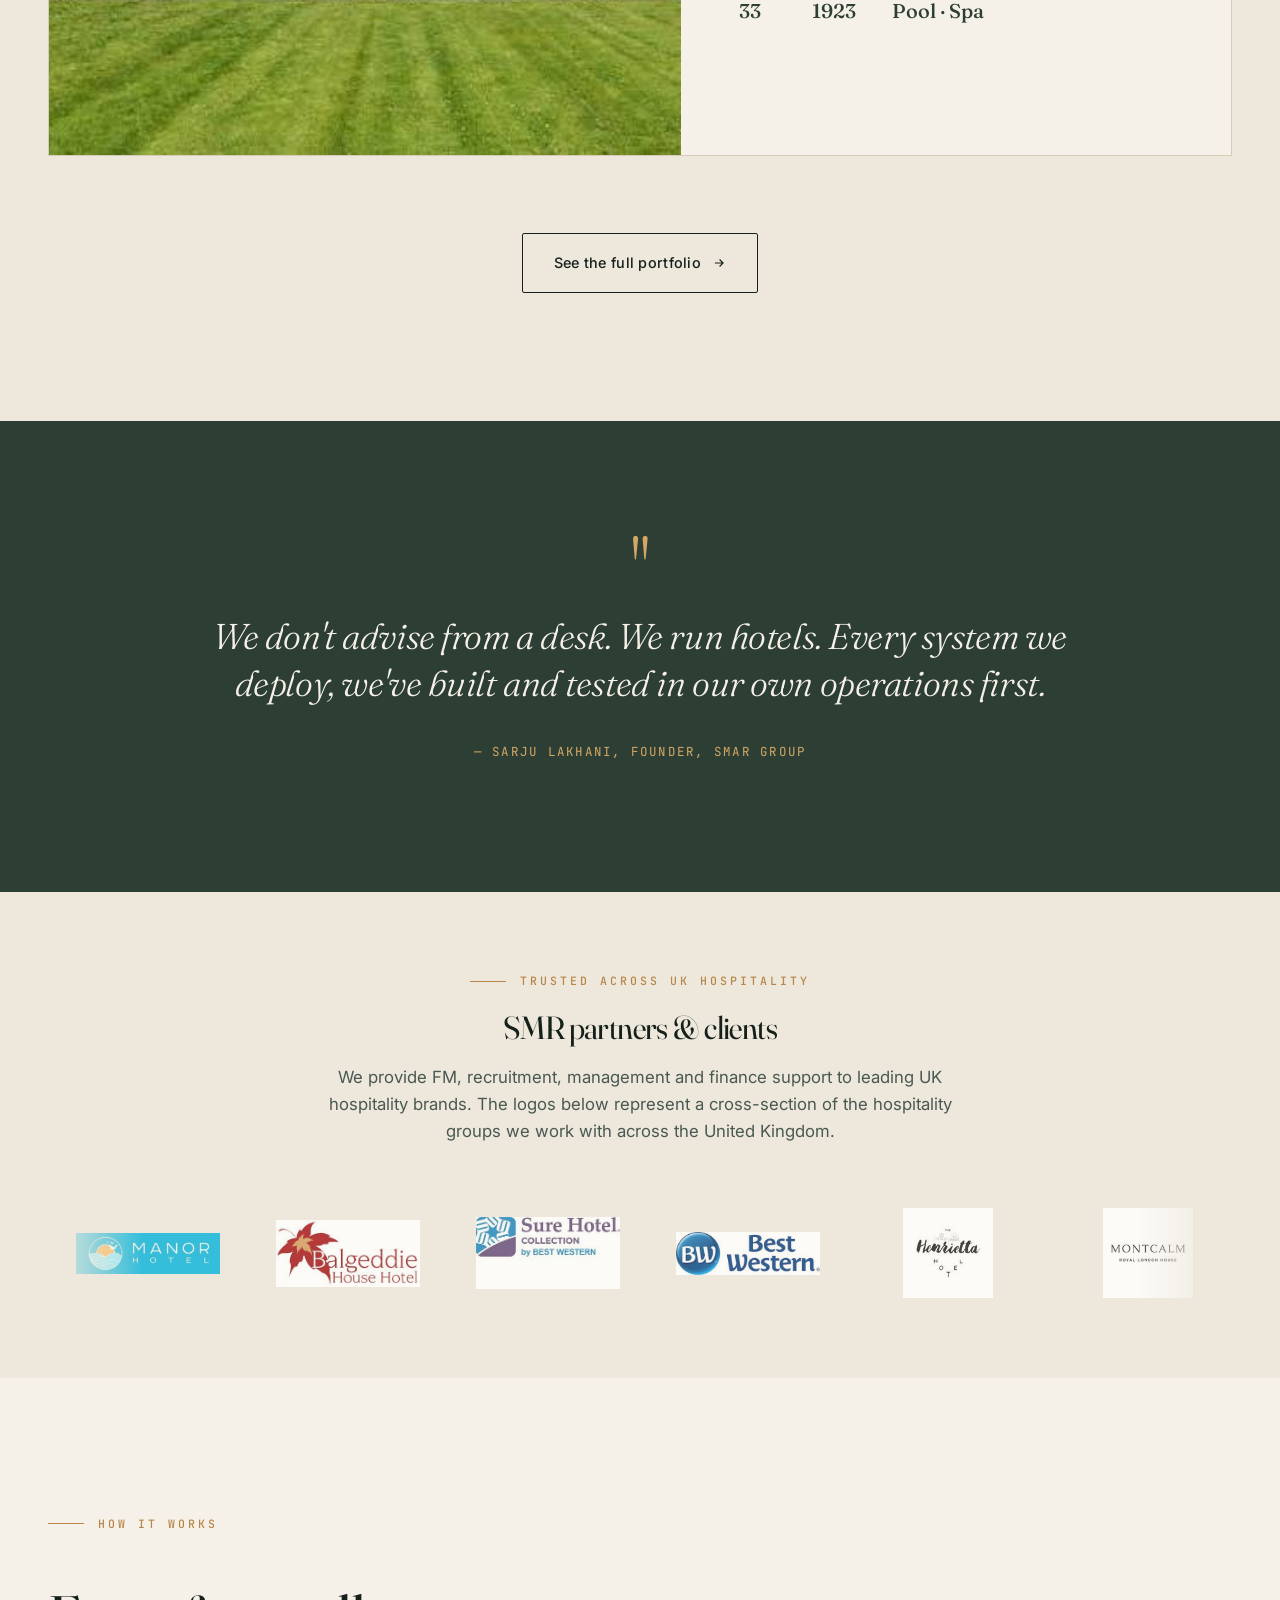
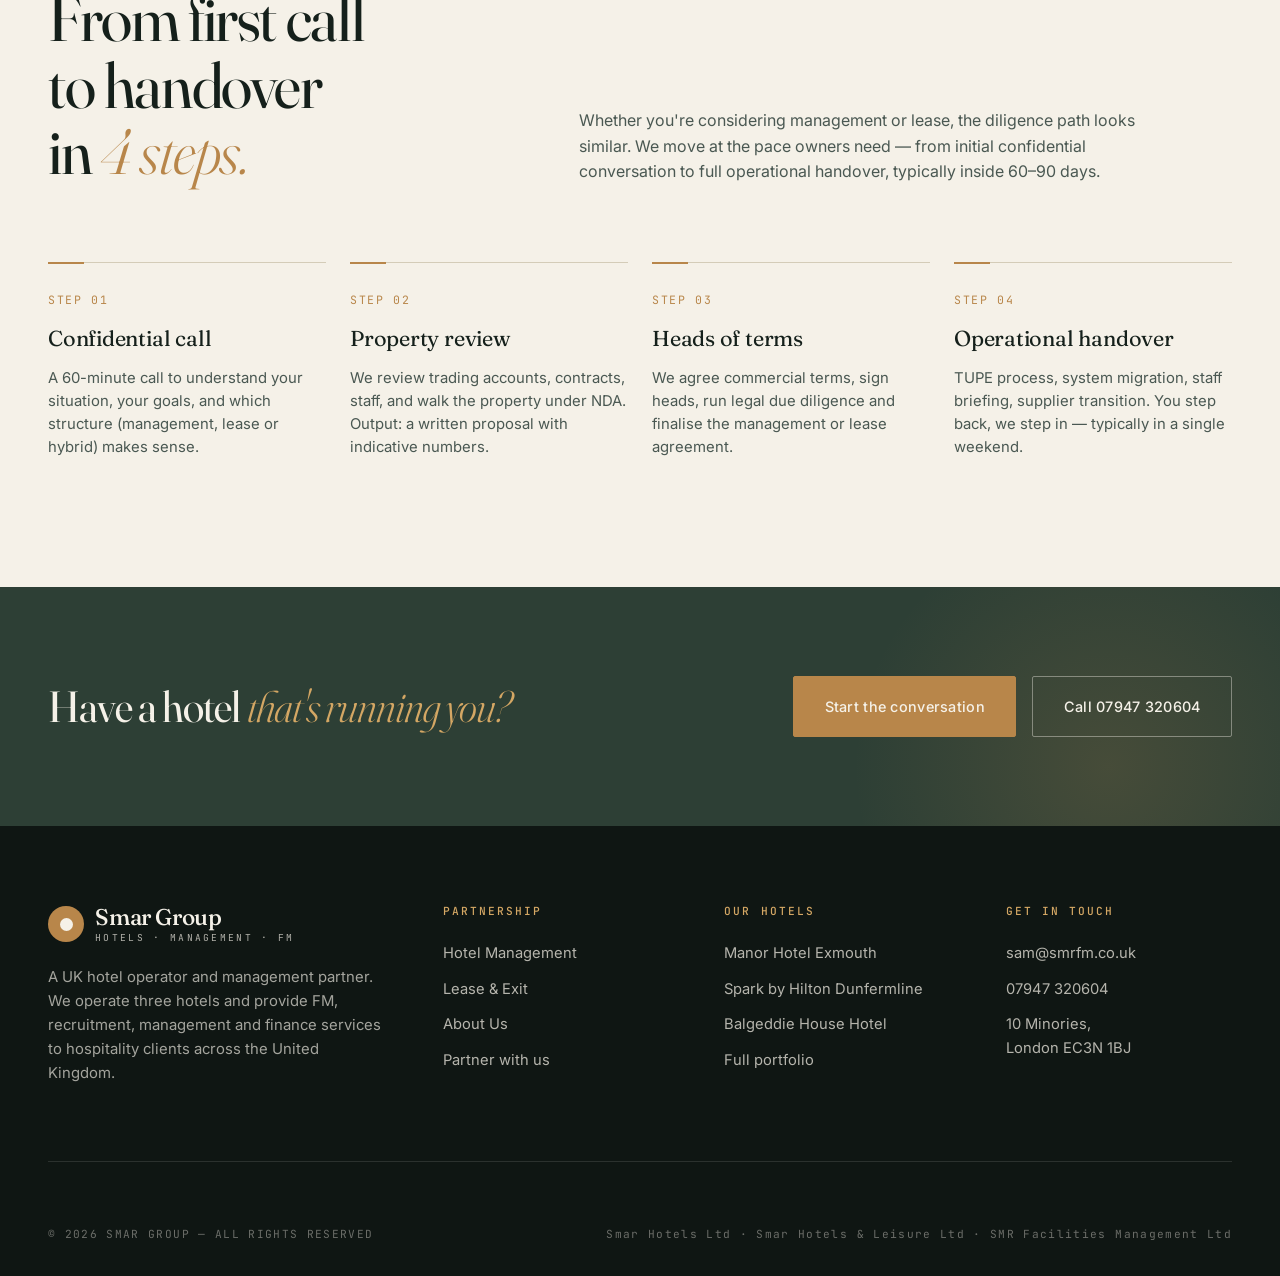
==== commit 942ac6e3: "v3 redesign: real hotel photos, SmarCEO section, 13 partner logos" ====
--- a/index.html
+++ b/index.html
@@ -3,10 +3,10 @@
 <head>
 <meta charset="UTF-8">
 <meta name="viewport" content="width=device-width, initial-scale=1.0">
-<title>Smar Group — Hotel Operations, Management & Lease Partner</title>
-<meta name="description" content="Smar Group operates, manages and leases UK hotels. We take operational pressure off owners with a full-service hotel management partnership — or a fixed-return lease. Three hotels, 110+ rooms, and a 50-client facilities arm behind us.">
+<title>Smar Group — UK Hotel Management Company</title>
+<meta name="description" content="Smar Group operates hotels and provides full-service management and lease arrangements to owners across the United Kingdom.">
 <link rel="stylesheet" href="assets/styles.css">
-<link rel="icon" type="image/svg+xml" href="data:image/svg+xml,<svg xmlns='http://www.w3.org/2000/svg' viewBox='0 0 32 32'><circle cx='16' cy='16' r='14' fill='%230B1E3A'/><circle cx='16' cy='16' r='5' fill='%23B58A3C'/></svg>">
+<link rel="icon" type="image/svg+xml" href="data:image/svg+xml,<svg xmlns='http://www.w3.org/2000/svg' viewBox='0 0 32 32'><circle cx='16' cy='16' r='14' fill='%232D3F35'/><circle cx='16' cy='16' r='5' fill='%23B8864A'/></svg>">
 </head>
 <body>
 
@@ -15,89 +15,211 @@
   <div class="container nav__inner">
     <a href="index.html" class="logo">
       <span class="logo__mark"></span>
-      Smar Group
-      <small>&nbsp;&nbsp;Hotels · Management · FM</small>
+      <span class="logo__text">Smar Group<small>Hotels · Management · FM</small></span>
     </a>
     <ul class="nav__links">
       <li><a href="index.html" class="active">Home</a></li>
+      <li><a href="about.html">About</a></li>
       <li><a href="management.html">Management</a></li>
-      <li><a href="lease.html">Lease & Exit</a></li>
+      <li><a href="lease.html">Lease</a></li>
       <li><a href="hotels.html">Our Hotels</a></li>
-      <li><a href="about.html">About</a></li>
       <li><a href="contact.html">Contact</a></li>
     </ul>
-    <a href="contact.html" class="nav__cta">Speak to us →</a>
+    <a href="contact.html" class="nav__cta">Partner with us</a>
     <button class="nav__burger" aria-label="Menu"><span></span><span></span><span></span></button>
   </div>
 </nav>
 
 <!-- HERO -->
 <section class="hero">
-  <div class="hero__corner">SMAR GROUP — EST. UK</div>
-  <div class="container">
-    <div class="hero__grid">
-      <div class="hero__copy">
-        <span class="eyebrow fade-up">Owner-Operator · Management · Lease</span>
-        <h1 class="fade-up d1" style="margin-top: 1.25rem;">
-          Your hotel,<br>
-          <span class="accent">run beautifully.</span><br>
-          On your terms.
-        </h1>
-        <p class="lead fade-up d2">
-          Smar Group is a UK hotel operator and management partner. We run hotels for owners
-          who want their property professionally operated — without the daily grind. Choose full
-          management, a fixed-return lease, or a hybrid arrangement built around your goals.
-        </p>
-        <div class="hero__ctas fade-up d3">
-          <a href="management.html" class="btn btn--primary">
-            Explore Management
-            <svg class="btn__arrow" viewBox="0 0 24 24" fill="none" stroke="currentColor" stroke-width="2"><path d="M5 12h14M13 6l6 6-6 6"/></svg>
-          </a>
-          <a href="lease.html" class="btn btn--outline">Lease Options</a>
-        </div>
-        <div class="hero__stats fade-up d4">
-          <div class="hero__stat">
-            <span class="num">3<span class="plus">+</span></span>
-            <span class="label">Hotels Operated</span>
-          </div>
-          <div class="hero__stat">
-            <span class="num">110<span class="plus">+</span></span>
-            <span class="label">Rooms Under Management</span>
-          </div>
-          <div class="hero__stat">
-            <span class="num">50<span class="plus">+</span></span>
-            <span class="label">FM Clients in London</span>
-          </div>
-        </div>
-      </div>
-      <div class="hero__visual fade-up d2">
-        <img src="assets/hero-hotel.svg" alt="A hotel illuminated at dusk">
-        <div class="hero__visual-card">
-          <div class="mark">S</div>
-          <p>
-            <strong>Three hotels. One operator.</strong>
-            Devon, Dunfermline & Glenrothes — all under Smar Group.
-          </p>
-        </div>
+  <div class="hero__bg">
+    <img src="assets/photos/balgeddie-rhodo-hero.jpg" alt="Balgeddie House Hotel in spring gardens">
+  </div>
+  <div class="container">
+    <div class="hero__inner">
+      <span class="hero__eyebrow fade-up">A UK Hotel Operator</span>
+      <h1 class="fade-up d1">
+        We run hotels.<br>
+        <span class="italic">Beautifully.</span>
+      </h1>
+      <p class="hero__lead fade-up d2">
+        Smar Group is a UK hospitality operator and management partner. We bring operational
+        depth across heritage country houses and branded modern hotels — along with the
+        reporting platform that lets owners see their asset performing in real time.
+      </p>
+      <div class="hero__ctas fade-up d3">
+        <a href="management.html" class="btn btn--primary">
+          What we do
+          <svg class="btn__arrow" viewBox="0 0 24 24" fill="none" stroke="currentColor" stroke-width="2"><path d="M5 12h14M13 6l6 6-6 6"/></svg>
+        </a>
+        <a href="contact.html" class="btn btn--ghost">Partner with us</a>
+      </div>
+      <div class="hero__stats fade-up d4">
+        <div class="hero__stat">
+          <span class="num">3<span class="accent">+</span></span>
+          <span class="label">Hotels Under<br>Management</span>
+        </div>
+        <div class="hero__stat">
+          <span class="num">110<span class="accent">+</span></span>
+          <span class="label">Bedrooms In<br>Our Portfolio</span>
+        </div>
+        <div class="hero__stat">
+          <span class="num">50<span class="accent">+</span></span>
+          <span class="label">UK Hospitality<br>Clients (SMR FM)</span>
+        </div>
+        <div class="hero__stat">
+          <span class="num">10<span class="accent">yr</span></span>
+          <span class="label">Operational<br>Track Record</span>
+        </div>
+      </div>
+    </div>
+  </div>
+  <div class="hero__credit">Balgeddie House · Fife</div>
+</section>
+
+<!-- INTRO -->
+<section class="section">
+  <div class="container">
+    <div class="intro">
+      <div class="intro__body" data-reveal>
+        <span class="eyebrow">Who we are</span>
+        <h2 style="margin-top: 1.5rem;">
+          Operators first.<br>
+          <span class="italic" style="color: var(--bronze);">Not consultants.</span>
+        </h2>
+        <p>
+          Smar Group is uniquely placed to understand the demands of running a hotel —
+          because it's our daily business. We operate properties across the UK ranging
+          from heritage Scottish country houses to newly-branded Spark by Hilton
+          properties, supported by our SMR Facilities Management arm that serves over
+          fifty hospitality clients across London.
+        </p>
+        <p>
+          That dual identity is what sets us apart. We are not a consultancy advising
+          from a distance. We are not a chain bolting management contracts onto a pricing
+          model. We are a working operator with the systems, people and reporting
+          infrastructure to take a hotel's operational weight off its owner.
+        </p>
+        <p>
+          Choose full management and retain ownership. Choose a long-term lease and step
+          out of operations entirely. Or build a hybrid arrangement that fits your
+          timeline. The relationship is shaped around you.
+        </p>
+        <a href="about.html" class="btn btn--outline">
+          About Smar Group
+          <svg class="btn__arrow" viewBox="0 0 24 24" fill="none" stroke="currentColor" stroke-width="2"><path d="M5 12h14M13 6l6 6-6 6"/></svg>
+        </a>
+      </div>
+      <div class="intro__visual" data-reveal>
+        <img src="assets/photos/spark-lobby-card.jpg" alt="Spark by Hilton lobby interior">
+        <div class="intro__tag">Spark by Hilton · Operated by Smar Group</div>
+      </div>
+    </div>
+  </div>
+</section>
+
+<!-- SERVICE PILLARS -->
+<section class="section section--cream">
+  <div class="container">
+    <div class="sec-head" data-reveal>
+      <div class="sec-head__left">
+        <span class="eyebrow">What We Do</span>
+        <h2 style="margin-top: 1.5rem;">
+          A 360°<br>
+          <span class="italic" style="color: var(--bronze);">operation.</span>
+        </h2>
+      </div>
+      <div class="sec-head__right">
+        <p>
+          We offer a complete operational service covering every department of a hotel —
+          front office to F&B, HR to compliance, revenue to capex. The same operational
+          engine that runs our own properties is what we deploy inside yours.
+        </p>
+      </div>
+    </div>
+
+    <div class="pillars">
+      <div class="pillar" data-reveal>
+        <div class="pillar__num">PILLAR 01</div>
+        <svg class="pillar__icon" viewBox="0 0 24 24" fill="none" stroke="currentColor" stroke-width="1.5">
+          <path d="M3 21h18M5 21V7l8-4 8 4v14M9 9h.01M13 9h.01M17 9h.01M9 13h.01M13 13h.01M17 13h.01"/>
+        </svg>
+        <h3>Hotel Management</h3>
+        <p>End-to-end operational management. We take the keys and run your hotel to the highest standard, reporting transparently every month. Full P&L responsibility.</p>
+        <a href="management.html" class="pillar__link">Read more</a>
+      </div>
+
+      <div class="pillar" data-reveal>
+        <div class="pillar__num">PILLAR 02</div>
+        <svg class="pillar__icon" viewBox="0 0 24 24" fill="none" stroke="currentColor" stroke-width="1.5">
+          <path d="M16 21v-2a4 4 0 0 0-4-4H6a4 4 0 0 0-4 4v2M9 11a4 4 0 1 0 0-8 4 4 0 0 0 0 8zM22 21v-2a4 4 0 0 0-3-3.87M16 3.13a4 4 0 0 1 0 7.75"/>
+        </svg>
+        <h3>People &amp; HR</h3>
+        <p>Recruitment, payroll, training, TUPE transitions, employment law. Our team becomes your team — TUPE'd in, retrained, and led by Smar's central HR function.</p>
+        <a href="management.html#people" class="pillar__link">Read more</a>
+      </div>
+
+      <div class="pillar" data-reveal>
+        <div class="pillar__num">PILLAR 03</div>
+        <svg class="pillar__icon" viewBox="0 0 24 24" fill="none" stroke="currentColor" stroke-width="1.5">
+          <path d="M12 2v20M17 5H9.5a3.5 3.5 0 0 0 0 7h5a3.5 3.5 0 0 1 0 7H6"/>
+        </svg>
+        <h3>Commercial &amp; Revenue</h3>
+        <p>Rate strategy, distribution, OTA optimisation, group and corporate sales, revenue management — driving top-line growth across all booking channels.</p>
+        <a href="management.html#commercial" class="pillar__link">Read more</a>
+      </div>
+
+      <div class="pillar" data-reveal>
+        <div class="pillar__num">PILLAR 04</div>
+        <svg class="pillar__icon" viewBox="0 0 24 24" fill="none" stroke="currentColor" stroke-width="1.5">
+          <path d="M18 8h1a4 4 0 0 1 0 8h-1M2 8h16v9a4 4 0 0 1-4 4H6a4 4 0 0 1-4-4V8zM6 1v3M10 1v3M14 1v3"/>
+        </svg>
+        <h3>Food &amp; Beverage</h3>
+        <p>Restaurant, bar, weddings and events. Menu engineering, supplier management, kitchen brigades and FOH service trained to deliver consistent guest experience.</p>
+        <a href="management.html#fb" class="pillar__link">Read more</a>
+      </div>
+
+      <div class="pillar" data-reveal>
+        <div class="pillar__num">PILLAR 05</div>
+        <svg class="pillar__icon" viewBox="0 0 24 24" fill="none" stroke="currentColor" stroke-width="1.5">
+          <path d="M14.7 6.3a1 1 0 0 0 0 1.4l1.6 1.6a1 1 0 0 0 1.4 0l3.77-3.77a6 6 0 0 1-7.94 7.94l-6.91 6.91a2.12 2.12 0 0 1-3-3l6.91-6.91a6 6 0 0 1 7.94-7.94l-3.76 3.76z"/>
+        </svg>
+        <h3>Property &amp; Compliance</h3>
+        <p>Planned preventative maintenance, capex programmes, statutory compliance (fire, gas, water, electrical) and listed building expertise across our portfolio.</p>
+        <a href="management.html#property" class="pillar__link">Read more</a>
+      </div>
+
+      <div class="pillar" data-reveal>
+        <div class="pillar__num">PILLAR 06</div>
+        <svg class="pillar__icon" viewBox="0 0 24 24" fill="none" stroke="currentColor" stroke-width="1.5">
+          <path d="M21 16V8a2 2 0 0 0-1-1.73l-7-4a2 2 0 0 0-2 0l-7 4A2 2 0 0 0 3 8v8a2 2 0 0 0 1 1.73l7 4a2 2 0 0 0 2 0l7-4A2 2 0 0 0 21 16zM3.27 6.96 12 12.01l8.73-5.05M12 22.08V12"/>
+        </svg>
+        <h3>Operations</h3>
+        <p>Front office, housekeeping, leisure facilities, IT and procurement — the operational engine that runs every shift, every department, every day of the year.</p>
+        <a href="management.html#operations" class="pillar__link">Read more</a>
       </div>
     </div>
   </div>
 </section>
 
 <!-- TWO TRACKS -->
-<section class="section section--cream">
+<section class="section">
   <div class="container">
     <div class="sec-head" data-reveal>
       <div class="sec-head__left">
         <span class="eyebrow">Two paths forward</span>
-        <h2>How would you<br>like to <em class="script">step back?</em></h2>
+        <h2 style="margin-top: 1.5rem;">
+          How would<br>
+          you like to<br>
+          <span class="italic" style="color: var(--bronze);">step back?</span>
+        </h2>
       </div>
       <div class="sec-head__right">
         <p>
           Whether you want to retain ownership and outsource operations, or sell the
           operating responsibility entirely in exchange for a guaranteed monthly cheque —
-          we structure the relationship around what works for you. Most of our owner
-          relationships start with a single conversation about which path fits.
+          we structure the relationship around what works for you. Most owner relationships
+          start with a single conversation about which path fits.
         </p>
       </div>
     </div>
@@ -107,27 +229,27 @@
         <span class="track__tag">Option 01 — Management</span>
         <h3>We run it.<br>You own it.</h3>
         <p>
-          Smar Group becomes your operator. We handle every aspect of running the hotel
-          — staffing, housekeeping, F&B, maintenance, distribution, compliance — and report
-          to you on performance. You keep the upside.
+          Smar Group becomes your operator. We handle every aspect of running the hotel —
+          staffing, housekeeping, F&B, maintenance, distribution, compliance — and report
+          to you on performance. You keep ownership and the upside.
         </p>
         <ul class="track__list">
           <li>Full operational management for a defined management fee</li>
           <li>Performance-linked incentive structure available</li>
-          <li>Existing brand affiliations (Best Western, independent) retained</li>
-          <li>You receive transparent monthly P&L and KPI reporting</li>
-          <li>TUPE-compliant staff transition handled by our HR team</li>
+          <li>Existing brand affiliations retained where valuable</li>
+          <li>Monthly P&amp;L and live KPI dashboard access via SmarCEO</li>
+          <li>TUPE-compliant staff transition handled in-house</li>
         </ul>
-        <a href="management.html" class="track__cta">See how management works →</a>
+        <a href="management.html" class="track__cta">How management works →</a>
       </div>
 
       <div class="track" data-reveal>
         <span class="track__tag">Option 02 — Lease</span>
-        <h3>Fixed return.<br>Zero involvement.</h3>
+        <h3>Fixed return.<br>Full exit.</h3>
         <p>
           We take a long-term lease on your property and pay you a fixed rent every month.
-          You exit operations entirely — no staffing headaches, no seasonal worry, no
-          midnight calls about a broken boiler. Pure passive income against a real asset.
+          You exit operations entirely — no staffing headaches, no seasonal worry. Pure
+          passive income against a real asset you still own.
         </p>
         <ul class="track__list">
           <li>Guaranteed monthly rent — typically index-linked</li>
@@ -139,232 +261,271 @@
         <a href="lease.html" class="track__cta">See lease structures →</a>
       </div>
     </div>
-
-    <div class="hybrid-row" data-reveal>
-      <div class="text">
-        <strong>Not sure which? There's a third path.</strong>
-        <span>Hybrid arrangements: start with management, transition to lease, or build a custom structure around a planned exit.</span>
-      </div>
-      <a href="contact.html" class="btn btn--gold">Discuss your situation →</a>
-    </div>
-  </div>
-</section>
-
-<!-- HOTELS -->
-<section class="section" id="hotels">
+  </div>
+</section>
+
+<!-- SMARCEO FEATURE SECTION -->
+<section class="section section--dark">
+  <div class="container">
+    <div class="smarceo">
+      <div class="smarceo__content" data-reveal>
+        <span class="eyebrow">SmarCEO Owner Platform</span>
+        <h2 style="margin-top: 1.5rem;">
+          See your asset<br>
+          <span class="italic">perform live.</span>
+        </h2>
+        <p>
+          Every owner we work with is given access to <strong style="color: var(--cream);">SmarCEO</strong> —
+          our owner-facing dashboard built specifically for Smar Group partners. It's the
+          first thing an owner sees in the morning: a live, consolidated view of exactly
+          how their asset is performing across every metric that matters.
+        </p>
+        <ul class="smarceo__points">
+          <li>
+            <div>
+              <strong>Live P&amp;L &amp; KPIs</strong>
+              <span>Occupancy, ADR, RevPAR, GOP margin, payroll ratio — updated daily, consolidated monthly, with trend lines back to prior year.</span>
+            </div>
+          </li>
+          <li>
+            <div>
+              <strong>Multi-entity consolidation</strong>
+              <span>Own more than one hotel? See each property individually and the group rolled up — no spreadsheets, no reconciliation lag.</span>
+            </div>
+          </li>
+          <li>
+            <div>
+              <strong>Variance alerts</strong>
+              <span>If payroll creeps above target, if F&amp;B GP slips, if occupancy falls short — you get flagged before you'd have found it in the monthly pack.</span>
+            </div>
+          </li>
+          <li>
+            <div>
+              <strong>Mobile first</strong>
+              <span>Check your hotel's numbers from a hotel. Dashboard designed for owners who travel — fast loading, touch optimised, works on any device.</span>
+            </div>
+          </li>
+        </ul>
+        <a href="contact.html" class="btn btn--primary">
+          Request a demo
+          <svg class="btn__arrow" viewBox="0 0 24 24" fill="none" stroke="currentColor" stroke-width="2"><path d="M5 12h14M13 6l6 6-6 6"/></svg>
+        </a>
+      </div>
+
+      <div class="smarceo__dash" data-reveal>
+        <div class="dash__ribbon">Live Preview</div>
+        <div class="dash__chrome">
+          <div class="dash__dot"></div>
+          <div class="dash__dot"></div>
+          <div class="dash__dot"></div>
+          <div class="dash__url">smarceo.co.uk/dashboard</div>
+        </div>
+        <div class="dash__body">
+          <div class="dash__header">
+            <div class="dash__title">Portfolio Performance</div>
+            <div class="dash__period">Q1 · LIVE</div>
+          </div>
+          <div class="dash__kpis">
+            <div class="dash__kpi">
+              <div class="label">Occupancy</div>
+              <div class="val">82.4%</div>
+              <div class="delta">↑ +4.1% vs LY</div>
+            </div>
+            <div class="dash__kpi">
+              <div class="label">ADR</div>
+              <div class="val">£128</div>
+              <div class="delta">↑ +£6</div>
+            </div>
+            <div class="dash__kpi">
+              <div class="label">RevPAR</div>
+              <div class="val">£105</div>
+              <div class="delta">↑ +9.2%</div>
+            </div>
+            <div class="dash__kpi">
+              <div class="label">F&amp;B Rev</div>
+              <div class="val">£68k</div>
+              <div class="delta">↑ +12%</div>
+            </div>
+            <div class="dash__kpi">
+              <div class="label">Payroll %</div>
+              <div class="val">31.2%</div>
+              <div class="delta down">↑ +1.4%</div>
+            </div>
+            <div class="dash__kpi">
+              <div class="label">GOP Margin</div>
+              <div class="val">28.6%</div>
+              <div class="delta">↑ +2.2%</div>
+            </div>
+          </div>
+          <div class="dash__chart">
+            <div class="dash__chart-title">RevPAR · trailing 90 days</div>
+            <div class="dash__sparkline"></div>
+          </div>
+        </div>
+      </div>
+    </div>
+  </div>
+</section>
+
+<!-- PORTFOLIO PREVIEW -->
+<section class="section section--cream">
   <div class="container">
     <div class="sec-head" data-reveal>
       <div class="sec-head__left">
-        <span class="eyebrow">Our portfolio</span>
-        <h2>Three hotels.<br>One operating <em class="script">standard.</em></h2>
+        <span class="eyebrow">Our Hotels</span>
+        <h2 style="margin-top: 1.5rem;">
+          Three hotels.<br>
+          One operating<br>
+          <span class="italic" style="color: var(--bronze);">standard.</span>
+        </h2>
       </div>
       <div class="sec-head__right">
         <p>
-          Every Smar Group hotel is operated to the same playbook — but each retains its
-          local character, history, and audience. From a Regency coaching inn on the
-          Devon coast to two listed Scottish country houses, our portfolio is proof that
-          one team can run very different properties, very well.
-        </p>
-      </div>
-    </div>
-
-    <div class="portfolio">
-      <article class="hotel" data-reveal>
-        <div class="hotel__img">
-          <img src="assets/manor-exmouth.svg" alt="Manor Hotel Exmouth at sunset">
-          <span class="hotel__num">01 / Devon</span>
-        </div>
-        <div class="hotel__body">
-          <div class="hotel__loc">Exmouth · South Devon</div>
+          From a Regency coaching inn on the Devon coast to two listed Scottish country
+          houses — including one recently rebranded as Spark by Hilton — our portfolio
+          demonstrates operational range. One team, three distinct properties, consistent
+          results.
+        </p>
+      </div>
+    </div>
+
+    <div class="hotel-block" data-reveal>
+      <div class="hotel-feature">
+        <div class="hotel-feature__media">
+          <span class="hotel-feature__badge">01 · Devon</span>
+          <img src="assets/photos/manor-exterior-card.jpg" alt="Manor Hotel Exmouth">
+        </div>
+        <div class="hotel-feature__body">
+          <div class="hotel-feature__loc">Exmouth · South Devon</div>
           <h3>Manor Hotel Exmouth</h3>
           <p>
             A Grade II Regency hotel on Exmouth's Beacon, dating to 1790. Twenty-eight
-            sea-view bedrooms, a bistro and bar (Hat or Lemon), and one of the best
+            sea-view bedrooms, the Hat or Lemon bistro and bar, and one of the finest
             elevated views over the Exe Estuary on the south coast.
           </p>
-          <div class="hotel__meta">
+          <div class="hotel-feature__meta">
             <div><span>Rooms</span><strong>28</strong></div>
             <div><span>Built</span><strong>1790</strong></div>
-            <div><span>Style</span><strong>Coaching Inn</strong></div>
-            <div><span>Guest Rating</span><strong>8.2 / 10</strong></div>
+            <div><span>Listed</span><strong>Grade II</strong></div>
           </div>
         </div>
-      </article>
-
-      <article class="hotel" data-reveal>
-        <div class="hotel__img">
-          <img src="assets/pitbauchlie.svg" alt="Pitbauchlie House Hotel, Dunfermline">
-          <span class="hotel__num">02 / Fife</span>
-        </div>
-        <div class="hotel__body">
-          <div class="hotel__loc">Dunfermline · Fife</div>
-          <h3>Pitbauchlie House Hotel</h3>
+      </div>
+    </div>
+
+    <div class="hotel-block" data-reveal>
+      <div class="hotel-feature">
+        <div class="hotel-feature__media">
+          <span class="hotel-feature__badge">02 · Fife · Spark by Hilton</span>
+          <img src="assets/photos/spark-reception-card.jpg" alt="Spark by Hilton Dunfermline reception">
+        </div>
+        <div class="hotel-feature__body">
+          <div class="hotel-feature__loc">Dunfermline · Fife</div>
+          <h3>Spark by Hilton Dunfermline</h3>
           <p>
-            A 50-bedroom country house hotel set in three acres of wooded grounds, ten minutes
-            from the Forth bridges. Sure Hotel Collection by Best Western. Home to Harvey's
-            Bistro and the Elgin Suite — Fife's premier wedding venue for up to 140 guests.
+            Our newest brand transition. Previously Pitbauchlie House Hotel, now operating
+            under the Spark by Hilton banner — 50+ bedrooms set in three acres of grounds,
+            ten minutes from the Forth bridges, running on Hilton's PEP platform.
           </p>
-          <div class="hotel__meta">
+          <div class="hotel-feature__meta">
             <div><span>Rooms</span><strong>50+</strong></div>
-            <div><span>Since</span><strong>1970</strong></div>
-            <div><span>Affiliation</span><strong>Best Western</strong></div>
-            <div><span>Function Cap.</span><strong>140 guests</strong></div>
+            <div><span>Brand</span><strong>Spark by Hilton</strong></div>
+            <div><span>Platform</span><strong>Hilton PEP</strong></div>
           </div>
         </div>
-      </article>
-
-      <article class="hotel" data-reveal>
-        <div class="hotel__img">
-          <img src="assets/balgeddie.svg" alt="Balgeddie House Hotel, Glenrothes">
-          <span class="hotel__num">03 / Fife</span>
-        </div>
-        <div class="hotel__body">
-          <div class="hotel__loc">Glenrothes · Fife</div>
+      </div>
+    </div>
+
+    <div class="hotel-block" data-reveal>
+      <div class="hotel-feature">
+        <div class="hotel-feature__media">
+          <span class="hotel-feature__badge">03 · Fife</span>
+          <img src="assets/photos/balgeddie-terrace-card.jpg" alt="Balgeddie House Hotel Glenrothes">
+        </div>
+        <div class="hotel-feature__body">
+          <div class="hotel-feature__loc">Glenrothes · Fife</div>
           <h3>Balgeddie House Hotel</h3>
           <p>
-            A 1923 listed country house hotel on the outskirts of Glenrothes. Thirty-three
-            bedrooms, two suites, a brasserie restaurant, oak-panelled cocktail bar, and
-            17-metre indoor pool. Best Western affiliated. Forty minutes from St Andrews.
+            A 1923 listed country house on the outskirts of Glenrothes, set in mature
+            grounds. Thirty-three bedrooms, a brasserie restaurant, oak-panelled whisky
+            bar, and a 17-metre indoor pool. Forty minutes from St Andrews.
           </p>
-          <div class="hotel__meta">
+          <div class="hotel-feature__meta">
             <div><span>Rooms</span><strong>33</strong></div>
             <div><span>Built</span><strong>1923</strong></div>
-            <div><span>Affiliation</span><strong>Best Western</strong></div>
-            <div><span>Leisure</span><strong>Pool · Sauna · Gym</strong></div>
+            <div><span>Leisure</span><strong>Pool · Spa</strong></div>
           </div>
         </div>
-      </article>
-    </div>
-  </div>
-</section>
-
-<!-- SMR FM BAND -->
-<section class="section smr-band">
-  <div class="container">
-    <div class="smr-band__inner">
-      <div data-reveal>
-        <span class="eyebrow">The engine behind it</span>
-        <h2 style="margin-top: 1.25rem; color: var(--paper);">
-          Powered by <span class="accent">SMR Facilities Management.</span>
-        </h2>
-        <p>
-          Our sister company, SMR Facilities Management, has supported over 50 London hotels
-          for more than a decade with staffing, housekeeping, maintenance and HR. That
-          operational backbone is built into every hotel we run — and it's available as a
-          standalone service to any hotelier who needs it.
-        </p>
-        <a href="services.html" class="btn btn--ghost-light">
-          Explore FM services
-          <svg class="btn__arrow" viewBox="0 0 24 24" fill="none" stroke="currentColor" stroke-width="2"><path d="M5 12h14M13 6l6 6-6 6"/></svg>
-        </a>
-      </div>
-      <div class="smr-stats" data-reveal>
-        <div class="smr-stat">
-          <span class="num">50+</span>
-          <div class="label">London Clients</div>
-          <div class="desc">Hoteliers using SMR for staffing and operations support</div>
-        </div>
-        <div class="smr-stat">
-          <span class="num">10yr+</span>
-          <div class="label">Track Record</div>
-          <div class="desc">A decade serving London's hospitality sector</div>
-        </div>
-        <div class="smr-stat">
-          <span class="num">24/7</span>
-          <div class="label">Coverage</div>
-          <div class="desc">Always-on operational support, every day of the year</div>
-        </div>
-        <div class="smr-stat">
-          <span class="num">1</span>
-          <div class="label">Point of Contact</div>
-          <div class="desc">One number, one team, every operational need handled</div>
-        </div>
-      </div>
-    </div>
-  </div>
-</section>
-
-<!-- WHAT WE HANDLE -->
-<section class="section">
-  <div class="container">
-    <div class="sec-head" data-reveal>
-      <div class="sec-head__left">
-        <span class="eyebrow">Scope of work</span>
-        <h2>Everything between<br>check-in and <em class="script">check-out.</em></h2>
-      </div>
-      <div class="sec-head__right">
-        <p>
-          When Smar Group takes on a hotel, we take on everything that makes it run. You
-          retain ownership and strategic oversight — we own the day-to-day. Below is the
-          working scope of a typical management agreement.
-        </p>
-      </div>
-    </div>
-
-    <div class="svc-grid">
-      <div class="svc" data-reveal>
-        <div class="svc__num">01</div>
-        <h4>Front of House</h4>
-        <p>Reception, reservations, concierge, guest experience, complaint resolution and night management — all staffed, trained and led by our team.</p>
-      </div>
-      <div class="svc" data-reveal>
-        <div class="svc__num">02</div>
-        <h4>Housekeeping</h4>
-        <p>Daily room servicing, deep-clean rotations, linen management, public area cleanliness and quality auditing to brand standard.</p>
-      </div>
-      <div class="svc" data-reveal>
-        <div class="svc__num">03</div>
-        <h4>F&B Operations</h4>
-        <p>Restaurant, bar, breakfast service, weddings and events — kitchen brigade, FOH service, menu engineering and supplier management.</p>
-      </div>
-      <div class="svc" data-reveal>
-        <div class="svc__num">04</div>
-        <h4>Maintenance & Engineering</h4>
-        <p>Planned preventative maintenance, reactive repairs, statutory compliance (fire, gas, water hygiene) and capex project management.</p>
-      </div>
-      <div class="svc" data-reveal>
-        <div class="svc__num">05</div>
-        <h4>Sales & Distribution</h4>
-        <p>OTA channel management, group and corporate sales, rate strategy, brand standards compliance for Best Western and other affiliations.</p>
-      </div>
-      <div class="svc" data-reveal>
-        <div class="svc__num">06</div>
-        <h4>HR & Compliance</h4>
-        <p>Recruitment, training, payroll, TUPE transitions, employment law, right-to-work, GDPR and full hospitality compliance.</p>
-      </div>
-    </div>
-  </div>
-</section>
-
-<!-- KPI REPORTING -->
-<section class="section section--cream">
-  <div class="container">
-    <div class="kpi-block">
-      <div data-reveal>
-        <span class="eyebrow">Reporting & transparency</span>
-        <h2 style="margin: 1.25rem 0 1.5rem;">You see <em class="script">what we see.</em></h2>
-        <p class="lead">
-          Owners receive monthly performance packs and live dashboard access. Occupancy,
-          ADR, RevPAR, payroll, food cost — everything that matters to the bottom line,
-          reported clearly and consistently. No surprises. No black boxes.
-        </p>
-        <br>
-        <a href="contact.html" class="btn btn--primary">
-          Request a sample report
-          <svg class="btn__arrow" viewBox="0 0 24 24" fill="none" stroke="currentColor" stroke-width="2"><path d="M5 12h14M13 6l6 6-6 6"/></svg>
-        </a>
-      </div>
-      <div class="kpi-card" data-reveal>
-        <div class="kpi-card__title">
-          <span>Owner Dashboard — March 2026</span>
-          <span class="badge">Live</span>
-        </div>
-        <div class="kpi-row"><span class="name">Occupancy</span><span class="val">82.4%<span class="delta">+4.1%</span></span></div>
-        <div class="kpi-row"><span class="name">ADR</span><span class="val">£128<span class="delta">+£6</span></span></div>
-        <div class="kpi-row"><span class="name">RevPAR</span><span class="val">£105<span class="delta">+9.2%</span></span></div>
-        <div class="kpi-row"><span class="name">F&B Revenue</span><span class="val">£68k<span class="delta">+12%</span></span></div>
-        <div class="kpi-row"><span class="name">Payroll % of Rev</span><span class="val">31.2%<span class="delta down">+1.4%</span></span></div>
-        <div class="kpi-row"><span class="name">GOP Margin</span><span class="val">28.6%<span class="delta">+2.2%</span></span></div>
+      </div>
+    </div>
+
+    <div style="text-align: center; margin-top: 3rem;">
+      <a href="hotels.html" class="btn btn--outline">
+        See the full portfolio
+        <svg class="btn__arrow" viewBox="0 0 24 24" fill="none" stroke="currentColor" stroke-width="2"><path d="M5 12h14M13 6l6 6-6 6"/></svg>
+      </a>
+    </div>
+  </div>
+</section>
+
+<!-- QUOTE -->
+<section class="section section--forest">
+  <div class="container">
+    <div class="quote" data-reveal>
+      <div class="quote__mark">"</div>
+      <blockquote>
+        We don't advise from a desk. We run hotels. Every system we deploy,
+        we've built and tested in our own operations first.
+      </blockquote>
+      <cite>— Sarju Lakhani, Founder, Smar Group</cite>
+    </div>
+  </div>
+</section>
+
+<!-- SMR PARTNER STRIP -->
+<section class="partner-strip">
+  <div class="container">
+    <div class="partner-strip__intro" data-reveal>
+      <span class="eyebrow">Trusted across UK hospitality</span>
+      <h3>SMR partners &amp; clients</h3>
+      <p>
+        We provide FM, recruitment, management and finance support to leading UK
+        hospitality brands. The logos below represent a cross-section of the hospitality
+        groups we work with across the United Kingdom.
+      </p>
+    </div>
+
+    <div class="logo-marquee" data-reveal>
+      <div class="logo-marquee__track">
+        <div class="logo-marquee__group">
+          <div class="logo-marquee__item"><img src="assets/logos/manor-hotel.jpg" alt="Manor Hotel" loading="lazy"></div>
+          <div class="logo-marquee__item"><img src="assets/logos/balgeddie-house.jpg" alt="Balgeddie House Hotel" loading="lazy"></div>
+          <div class="logo-marquee__item"><img src="assets/logos/sure-hotel.jpg" alt="Sure Hotel Collection by Best Western" loading="lazy"></div>
+          <div class="logo-marquee__item"><img src="assets/logos/best-western.jpg" alt="Best Western" loading="lazy"></div>
+          <div class="logo-marquee__item"><img src="assets/logos/henrietta.jpg" alt="The Henrietta Hotel" loading="lazy"></div>
+          <div class="logo-marquee__item"><img src="assets/logos/the-montcalm.png" alt="The Montcalm Royal London House" loading="lazy"></div>
+          <div class="logo-marquee__item"><img src="assets/logos/radisson-red.jpg" alt="Radisson RED" loading="lazy"></div>
+          <div class="logo-marquee__item"><img src="assets/logos/fairmont.png" alt="Fairmont Hotels" loading="lazy"></div>
+          <div class="logo-marquee__item"><img src="assets/logos/sofitel.png" alt="Sofitel Luxury Hotels" loading="lazy"></div>
+          <div class="logo-marquee__item"><img src="assets/logos/astor-court.png" alt="Astor Court Hotel" loading="lazy"></div>
+          <div class="logo-marquee__item"><img src="assets/logos/lodge-hotel.png" alt="Lodge Hotel Putney" loading="lazy"></div>
+          <div class="logo-marquee__item"><img src="assets/logos/holiday-inn-express.jpg" alt="Holiday Inn Express" loading="lazy"></div>
+          <div class="logo-marquee__item"><img src="assets/logos/spark-by-hilton.png" alt="Spark by Hilton" loading="lazy"></div>
+        </div>
+        <div class="logo-marquee__group" aria-hidden="true">
+          <div class="logo-marquee__item"><img src="assets/logos/manor-hotel.jpg" alt="" loading="lazy"></div>
+          <div class="logo-marquee__item"><img src="assets/logos/balgeddie-house.jpg" alt="" loading="lazy"></div>
+          <div class="logo-marquee__item"><img src="assets/logos/sure-hotel.jpg" alt="" loading="lazy"></div>
+          <div class="logo-marquee__item"><img src="assets/logos/best-western.jpg" alt="" loading="lazy"></div>
+          <div class="logo-marquee__item"><img src="assets/logos/henrietta.jpg" alt="" loading="lazy"></div>
+          <div class="logo-marquee__item"><img src="assets/logos/the-montcalm.png" alt="" loading="lazy"></div>
+          <div class="logo-marquee__item"><img src="assets/logos/radisson-red.jpg" alt="" loading="lazy"></div>
+          <div class="logo-marquee__item"><img src="assets/logos/fairmont.png" alt="" loading="lazy"></div>
+          <div class="logo-marquee__item"><img src="assets/logos/sofitel.png" alt="" loading="lazy"></div>
+          <div class="logo-marquee__item"><img src="assets/logos/astor-court.png" alt="" loading="lazy"></div>
+          <div class="logo-marquee__item"><img src="assets/logos/lodge-hotel.png" alt="" loading="lazy"></div>
+          <div class="logo-marquee__item"><img src="assets/logos/holiday-inn-express.jpg" alt="" loading="lazy"></div>
+          <div class="logo-marquee__item"><img src="assets/logos/spark-by-hilton.png" alt="" loading="lazy"></div>
+        </div>
       </div>
     </div>
   </div>
@@ -376,13 +537,17 @@
     <div class="sec-head" data-reveal>
       <div class="sec-head__left">
         <span class="eyebrow">How it works</span>
-        <h2>From first call<br>to handover<br>in <em class="script">4 steps.</em></h2>
+        <h2 style="margin-top: 1.5rem;">
+          From first call<br>
+          to handover<br>
+          in <span class="italic" style="color: var(--bronze);">4 steps.</span>
+        </h2>
       </div>
       <div class="sec-head__right">
         <p>
           Whether you're considering management or lease, the diligence path looks similar.
-          We move at the pace owners need — from an initial confidential conversation to
-          full operational handover typically inside 60–90 days.
+          We move at the pace owners need — from initial confidential conversation to full
+          operational handover, typically inside 60–90 days.
         </p>
       </div>
     </div>
@@ -390,17 +555,17 @@
     <div class="process">
       <div class="process__step" data-reveal>
         <span class="num">STEP 01</span>
-        <h4>Confidential conversation</h4>
+        <h4>Confidential call</h4>
         <p>A 60-minute call to understand your situation, your goals, and which structure (management, lease or hybrid) makes sense.</p>
       </div>
       <div class="process__step" data-reveal>
         <span class="num">STEP 02</span>
-        <h4>Property & financial review</h4>
+        <h4>Property review</h4>
         <p>We review trading accounts, contracts, staff, and walk the property under NDA. Output: a written proposal with indicative numbers.</p>
       </div>
       <div class="process__step" data-reveal>
         <span class="num">STEP 03</span>
-        <h4>Heads of terms & legals</h4>
+        <h4>Heads of terms</h4>
         <p>We agree commercial terms, sign heads, run legal due diligence and finalise the management or lease agreement.</p>
       </div>
       <div class="process__step" data-reveal>
@@ -415,10 +580,10 @@
 <!-- CTA BAND -->
 <section class="cta-band">
   <div class="container cta-band__inner">
-    <h2>Have a hotel <em>that's running you?</em></h2>
-    <div style="display: flex; gap: 1rem; flex-wrap: wrap;">
-      <a href="contact.html" class="btn btn--primary">Start the conversation →</a>
-      <a href="tel:+447947320604" class="btn btn--outline" style="border-color: var(--ink); color: var(--ink);">Call 07947 320604</a>
+    <h2>Have a hotel <span class="italic">that's running you?</span></h2>
+    <div class="cta-band__actions">
+      <a href="contact.html" class="btn btn--primary">Start the conversation</a>
+      <a href="tel:+447947320604" class="btn btn--ghost">Call 07947 320604</a>
     </div>
   </div>
 </section>
@@ -426,47 +591,48 @@
 <!-- FOOTER -->
 <footer class="footer">
   <div class="container">
-    <div class="footer__grid">
+    <div class="footer__top">
       <div class="footer__brand">
         <a href="index.html" class="logo">
           <span class="logo__mark"></span>
-          Smar Group
-          <small>&nbsp;&nbsp;Hotels · Mgmt · FM</small>
+          <span class="logo__text">Smar Group<small>Hotels · Management · FM</small></span>
         </a>
         <p>
-          A UK hotel operator and management partner. We run hotels for owners who want their
-          property professionally operated — without the daily grind.
+          A UK hotel operator and management partner. We operate three hotels and provide
+          FM, recruitment, management and finance services to hospitality clients across
+          the United Kingdom.
         </p>
       </div>
       <div class="footer__col">
         <h5>Partnership</h5>
         <ul>
-          <li><a href="management.html">Management</a></li>
-          <li><a href="lease.html">Lease & Exit</a></li>
-          <li><a href="services.html">FM Services</a></li>
-          <li><a href="about.html">Our Team</a></li>
+          <li><a href="management.html">Hotel Management</a></li>
+          <li><a href="lease.html">Lease &amp; Exit</a></li>
+          <li><a href="about.html">About Us</a></li>
+          <li><a href="contact.html">Partner with us</a></li>
         </ul>
       </div>
       <div class="footer__col">
-        <h5>Portfolio</h5>
+        <h5>Our Hotels</h5>
         <ul>
           <li><a href="hotels.html#manor">Manor Hotel Exmouth</a></li>
-          <li><a href="hotels.html#pitbauchlie">Pitbauchlie House</a></li>
-          <li><a href="hotels.html#balgeddie">Balgeddie House</a></li>
+          <li><a href="hotels.html#spark">Spark by Hilton Dunfermline</a></li>
+          <li><a href="hotels.html#balgeddie">Balgeddie House Hotel</a></li>
+          <li><a href="hotels.html">Full portfolio</a></li>
         </ul>
       </div>
       <div class="footer__col">
         <h5>Get in touch</h5>
         <ul>
           <li><a href="mailto:sam@smrfm.co.uk">sam@smrfm.co.uk</a></li>
-          <li>07947 320604</li>
-          <li>10 Minories, London EC3N 1BJ</li>
+          <li><a href="tel:+447947320604">07947 320604</a></li>
+          <li>10 Minories,<br>London EC3N 1BJ</li>
         </ul>
       </div>
     </div>
     <div class="footer__bottom">
       <span>© 2026 SMAR GROUP — ALL RIGHTS RESERVED</span>
-      <span>Smar Hotels Ltd · Smar Hotels & Leisure Ltd · SMR Facilities Management Ltd</span>
+      <span>Smar Hotels Ltd · Smar Hotels &amp; Leisure Ltd · SMR Facilities Management Ltd</span>
     </div>
   </div>
 </footer>
--- a/assets/styles.css
+++ b/assets/styles.css
@@ -0,0 +1,1542 @@
+/* ==========================================================
+   SMAR GROUP — Design System v3
+   Photo-forward editorial, deeper palette
+   ========================================================== */
+
+@import url('https://fonts.googleapis.com/css2?family=Fraunces:opsz,wght@9..144,300;9..144,400;9..144,500;9..144,600;9..144,700&family=Inter:wght@300;400;500;600;700&family=JetBrains+Mono:wght@400;500&display=swap');
+
+:root {
+  /* Palette — deeper, editorial */
+  --ink: #0F1613;           /* near-black with cold green undertone */
+  --ink-2: #1A2520;
+  --ink-3: #2A3A32;
+  --forest: #2D3F35;        /* deep forest */
+  --forest-light: #4A6354;
+  --sage: #5B7A6B;          /* softer accent sage */
+  --sage-pale: #DCE3DD;
+
+  --cream: #F5F1E8;         /* warm paper */
+  --cream-2: #EDE8DB;
+  --cream-3: #DCD3BD;
+  --bronze: #B8864A;        /* warmer, orange-gold */
+  --bronze-light: #D4A764;
+  --bronze-pale: #E8D4B0;
+
+  --text: #15201B;
+  --text-soft: #4A5852;
+  --text-mute: #7A8580;
+  --line: #D4CCB8;
+  --line-dark: rgba(245,241,232,0.14);
+  --white: #ffffff;
+
+  --display: 'Fraunces', 'Times New Roman', serif;
+  --body: 'Inter', -apple-system, sans-serif;
+  --mono: 'JetBrains Mono', 'Courier New', monospace;
+
+  --container: 1340px;
+  --container-wide: 1480px;
+  --gutter: clamp(1.5rem, 5vw, 3rem);
+  --radius: 2px;
+  --t: cubic-bezier(0.4, 0, 0.2, 1);
+}
+
+* { box-sizing: border-box; margin: 0; padding: 0; }
+
+html {
+  scroll-behavior: smooth;
+  scroll-padding-top: 90px;
+}
+
+body {
+  font-family: var(--body);
+  font-size: 16px;
+  line-height: 1.6;
+  color: var(--text);
+  background: var(--cream);
+  -webkit-font-smoothing: antialiased;
+  -moz-osx-font-smoothing: grayscale;
+  overflow-x: hidden;
+}
+
+img { max-width: 100%; display: block; }
+a { color: inherit; text-decoration: none; }
+button { font-family: inherit; cursor: pointer; }
+
+.container {
+  max-width: var(--container);
+  margin: 0 auto;
+  padding: 0 var(--gutter);
+}
+.container--wide { max-width: var(--container-wide); }
+.container--narrow { max-width: 920px; }
+
+.section {
+  padding: clamp(4.5rem, 10vw, 8.5rem) 0;
+}
+.section--dark { background: var(--ink); color: var(--cream); }
+.section--forest { background: var(--forest); color: var(--cream); }
+.section--cream { background: var(--cream-2); }
+.section--sage { background: var(--sage-pale); }
+.section--tight { padding: clamp(3rem, 6vw, 5rem) 0; }
+
+/* ---------- Typography ---------- */
+.eyebrow {
+  font-family: var(--mono);
+  font-size: 0.72rem;
+  letter-spacing: 0.26em;
+  text-transform: uppercase;
+  color: var(--bronze);
+  font-weight: 500;
+  display: inline-flex;
+  align-items: center;
+  gap: 0.9rem;
+}
+.eyebrow::before {
+  content: '';
+  width: 36px;
+  height: 1px;
+  background: var(--bronze);
+}
+.section--dark .eyebrow,
+.section--forest .eyebrow { color: var(--bronze-light); }
+.section--dark .eyebrow::before,
+.section--forest .eyebrow::before { background: var(--bronze-light); }
+
+h1, h2, h3, h4, h5 {
+  font-family: var(--display);
+  font-weight: 400;
+  letter-spacing: -0.022em;
+  line-height: 1.04;
+  font-variation-settings: 'opsz' 144;
+  color: inherit;
+}
+
+h1 {
+  font-size: clamp(2.8rem, 8vw, 6.5rem);
+  font-weight: 300;
+  letter-spacing: -0.028em;
+}
+h2 {
+  font-size: clamp(2.2rem, 5.2vw, 4rem);
+  font-weight: 400;
+  letter-spacing: -0.022em;
+}
+h3 {
+  font-size: clamp(1.5rem, 2.6vw, 2.1rem);
+  font-weight: 400;
+}
+h4 {
+  font-size: 1.22rem;
+  font-weight: 500;
+  font-variation-settings: 'opsz' 14;
+  letter-spacing: -0.005em;
+  line-height: 1.3;
+}
+
+.italic {
+  font-style: italic;
+  font-weight: 300;
+}
+
+.lead {
+  font-size: clamp(1.15rem, 1.5vw, 1.35rem);
+  line-height: 1.55;
+  color: var(--text-soft);
+  max-width: 62ch;
+  font-weight: 300;
+}
+.section--dark .lead,
+.section--forest .lead { color: rgba(245, 241, 232, 0.78); }
+
+p { color: var(--text-soft); }
+.section--dark p,
+.section--forest p { color: rgba(245, 241, 232, 0.78); }
+
+/* ---------- Nav ---------- */
+.nav {
+  position: fixed;
+  top: 0; left: 0; right: 0;
+  z-index: 100;
+  padding: 1.5rem 0;
+  background: transparent;
+  transition: all 0.35s var(--t);
+}
+.nav.scrolled {
+  background: rgba(15, 22, 19, 0.92);
+  backdrop-filter: blur(16px);
+  -webkit-backdrop-filter: blur(16px);
+  padding: 0.75rem 0;
+  border-bottom: 1px solid rgba(245,241,232,0.08);
+}
+.nav.on-light {
+  background: rgba(245, 241, 232, 0.94);
+  backdrop-filter: blur(14px);
+  -webkit-backdrop-filter: blur(14px);
+  border-bottom: 1px solid var(--line);
+}
+.nav.on-light.scrolled {
+  background: rgba(245, 241, 232, 0.96);
+}
+
+.nav__inner {
+  display: flex;
+  align-items: center;
+  justify-content: space-between;
+  gap: 2rem;
+}
+
+.logo {
+  display: flex;
+  align-items: center;
+  gap: 0.7rem;
+  color: var(--cream);
+  transition: color 0.3s;
+}
+.nav.on-light .logo { color: var(--ink); }
+
+.logo__mark {
+  width: 36px;
+  height: 36px;
+  background: var(--bronze);
+  position: relative;
+  border-radius: 50%;
+  flex-shrink: 0;
+  display: flex;
+  align-items: center;
+  justify-content: center;
+}
+.logo__mark::after {
+  content: '';
+  width: 13px;
+  height: 13px;
+  border-radius: 50%;
+  background: var(--cream);
+}
+.logo__text {
+  font-family: var(--display);
+  font-size: 1.42rem;
+  font-weight: 500;
+  letter-spacing: -0.015em;
+  line-height: 1;
+}
+.logo__text small {
+  display: block;
+  font-family: var(--mono);
+  font-size: 0.6rem;
+  letter-spacing: 0.24em;
+  text-transform: uppercase;
+  font-weight: 400;
+  opacity: 0.7;
+  margin-top: 0.22rem;
+}
+
+.nav__links {
+  display: flex;
+  gap: 2.5rem;
+  align-items: center;
+  list-style: none;
+}
+.nav__links a {
+  font-size: 0.88rem;
+  font-weight: 500;
+  color: var(--cream);
+  position: relative;
+  padding: 0.4rem 0;
+  letter-spacing: 0.015em;
+  transition: color 0.2s;
+}
+.nav.on-light .nav__links a { color: var(--text); }
+.nav__links a::after {
+  content: '';
+  position: absolute;
+  bottom: 0; left: 0;
+  width: 0;
+  height: 1px;
+  background: var(--bronze);
+  transition: width 0.3s var(--t);
+}
+.nav__links a:hover::after,
+.nav__links a.active::after { width: 100%; }
+.nav__links a:hover,
+.nav__links a.active { color: var(--bronze); }
+
+.nav__cta {
+  font-family: var(--body);
+  font-size: 0.82rem;
+  font-weight: 500;
+  letter-spacing: 0.04em;
+  padding: 0.78rem 1.4rem;
+  background: var(--bronze);
+  color: var(--cream);
+  border-radius: var(--radius);
+  transition: all 0.2s;
+  border: 1px solid var(--bronze);
+}
+.nav__cta:hover {
+  background: var(--bronze-light);
+  border-color: var(--bronze-light);
+}
+
+.nav__burger {
+  display: none;
+  width: 34px;
+  height: 34px;
+  background: transparent;
+  border: none;
+  flex-direction: column;
+  justify-content: center;
+  gap: 5px;
+  padding: 0;
+}
+.nav__burger span {
+  display: block;
+  width: 22px;
+  height: 1.5px;
+  background: var(--cream);
+  transition: all 0.3s;
+}
+.nav.on-light .nav__burger span { background: var(--ink); }
+
+/* ---------- Buttons ---------- */
+.btn {
+  display: inline-flex;
+  align-items: center;
+  gap: 0.7rem;
+  font-family: var(--body);
+  font-size: 0.9rem;
+  font-weight: 500;
+  letter-spacing: 0.02em;
+  padding: 1.1rem 1.9rem;
+  border-radius: var(--radius);
+  cursor: pointer;
+  transition: all 0.25s var(--t);
+  border: 1px solid transparent;
+  text-decoration: none;
+  white-space: nowrap;
+}
+.btn--primary {
+  background: var(--bronze);
+  color: var(--cream);
+  border-color: var(--bronze);
+}
+.btn--primary:hover {
+  background: var(--bronze-light);
+  border-color: var(--bronze-light);
+  transform: translateY(-1px);
+}
+.btn--ink {
+  background: var(--ink);
+  color: var(--cream);
+  border-color: var(--ink);
+}
+.btn--ink:hover {
+  background: var(--ink-2);
+  border-color: var(--ink-2);
+}
+.btn--outline {
+  background: transparent;
+  color: var(--text);
+  border-color: var(--text);
+}
+.btn--outline:hover {
+  background: var(--text);
+  color: var(--cream);
+}
+.btn--ghost {
+  background: transparent;
+  color: var(--cream);
+  border-color: rgba(245, 241, 232, 0.4);
+}
+.btn--ghost:hover {
+  background: var(--cream);
+  color: var(--ink);
+  border-color: var(--cream);
+}
+.btn__arrow {
+  width: 14px;
+  height: 14px;
+  transition: transform 0.25s;
+}
+.btn:hover .btn__arrow { transform: translateX(4px); }
+
+/* ---------- Hero (full-bleed real photo) ---------- */
+.hero {
+  position: relative;
+  min-height: 96vh;
+  display: flex;
+  align-items: flex-end;
+  color: var(--cream);
+  overflow: hidden;
+  padding: 7rem 0 5rem;
+  background: var(--ink);
+}
+
+.hero__bg {
+  position: absolute;
+  inset: 0;
+  z-index: 0;
+}
+.hero__bg img {
+  position: absolute;
+  inset: 0;
+  width: 100%;
+  height: 100%;
+  object-fit: cover;
+  object-position: center;
+  animation: kenBurns 30s ease-in-out infinite alternate;
+}
+.hero__bg::before {
+  content: '';
+  position: absolute;
+  inset: 0;
+  z-index: 2;
+  background:
+    linear-gradient(180deg,
+      rgba(15, 22, 19, 0.4) 0%,
+      rgba(15, 22, 19, 0.2) 35%,
+      rgba(15, 22, 19, 0.7) 75%,
+      rgba(15, 22, 19, 0.95) 100%);
+}
+
+@keyframes kenBurns {
+  0%   { transform: scale(1.02) translate(0, 0); }
+  100% { transform: scale(1.1) translate(-1.5%, -1%); }
+}
+
+.hero__inner {
+  position: relative;
+  z-index: 5;
+  max-width: 1100px;
+  width: 100%;
+}
+
+.hero__eyebrow {
+  font-family: var(--mono);
+  font-size: 0.78rem;
+  letter-spacing: 0.26em;
+  text-transform: uppercase;
+  color: var(--bronze-light);
+  margin-bottom: 2.75rem;
+  display: inline-flex;
+  align-items: center;
+  gap: 1rem;
+}
+.hero__eyebrow::before {
+  content: '';
+  width: 44px;
+  height: 1px;
+  background: var(--bronze-light);
+}
+
+.hero h1 {
+  margin-bottom: 2rem;
+  letter-spacing: -0.03em;
+  color: var(--cream);
+  max-width: 14ch;
+}
+.hero h1 .italic {
+  color: var(--bronze-light);
+  display: block;
+}
+
+.hero__lead {
+  font-size: clamp(1.1rem, 1.5vw, 1.35rem);
+  line-height: 1.55;
+  max-width: 54ch;
+  margin-bottom: 3rem;
+  color: rgba(245, 241, 232, 0.88);
+  font-weight: 300;
+}
+
+.hero__ctas {
+  display: flex;
+  gap: 1rem;
+  flex-wrap: wrap;
+  margin-bottom: 4rem;
+}
+
+.hero__stats {
+  display: grid;
+  grid-template-columns: repeat(4, 1fr);
+  gap: 0;
+  padding-top: 2.75rem;
+  border-top: 1px solid rgba(245, 241, 232, 0.2);
+  max-width: 920px;
+}
+.hero__stat {
+  padding-right: 1.5rem;
+  border-right: 1px solid rgba(245, 241, 232, 0.12);
+}
+.hero__stat:last-child { border-right: none; padding-right: 0; }
+.hero__stat .num {
+  font-family: var(--display);
+  font-size: clamp(2.2rem, 3.6vw, 3rem);
+  font-weight: 300;
+  color: var(--cream);
+  line-height: 1;
+  display: block;
+  margin-bottom: 0.6rem;
+}
+.hero__stat .num .accent { color: var(--bronze-light); }
+.hero__stat .label {
+  font-family: var(--mono);
+  font-size: 0.68rem;
+  letter-spacing: 0.16em;
+  text-transform: uppercase;
+  color: rgba(245, 241, 232, 0.65);
+  line-height: 1.3;
+}
+
+/* Hero image credit */
+.hero__credit {
+  position: absolute;
+  bottom: 1.5rem;
+  right: var(--gutter);
+  z-index: 5;
+  font-family: var(--mono);
+  font-size: 0.66rem;
+  letter-spacing: 0.18em;
+  text-transform: uppercase;
+  color: rgba(245, 241, 232, 0.55);
+  writing-mode: vertical-rl;
+  transform: rotate(180deg);
+}
+
+/* ---------- Section head ---------- */
+.sec-head {
+  display: grid;
+  grid-template-columns: 1fr 1.4fr;
+  gap: clamp(2rem, 5vw, 5rem);
+  margin-bottom: clamp(3rem, 6vw, 5rem);
+  align-items: end;
+}
+.sec-head__left .eyebrow { margin-bottom: 1.75rem; }
+.sec-head__right p {
+  font-size: clamp(1rem, 1.25vw, 1.15rem);
+  line-height: 1.6;
+  max-width: 58ch;
+}
+
+/* ---------- Intro ---------- */
+.intro {
+  display: grid;
+  grid-template-columns: 1.3fr 1fr;
+  gap: clamp(3rem, 7vw, 6rem);
+  align-items: center;
+}
+.intro__visual {
+  position: relative;
+  aspect-ratio: 4/5;
+  overflow: hidden;
+  background: var(--ink);
+}
+.intro__visual img {
+  position: absolute;
+  inset: 0;
+  width: 100%;
+  height: 100%;
+  object-fit: cover;
+  transition: transform 1.5s var(--t);
+}
+.intro__visual:hover img { transform: scale(1.04); }
+.intro__tag {
+  position: absolute;
+  bottom: 1.5rem;
+  left: 1.5rem;
+  background: rgba(15, 22, 19, 0.85);
+  backdrop-filter: blur(6px);
+  color: var(--cream);
+  padding: 0.75rem 1.1rem;
+  font-family: var(--mono);
+  font-size: 0.68rem;
+  letter-spacing: 0.16em;
+  text-transform: uppercase;
+  border-left: 2px solid var(--bronze);
+}
+
+.intro__body .eyebrow { margin-bottom: 1.5rem; }
+.intro__body h2 { margin-bottom: 2rem; }
+.intro__body p {
+  font-size: 1.08rem;
+  line-height: 1.65;
+  margin-bottom: 1.25rem;
+  color: var(--text-soft);
+}
+.intro__body p:last-of-type { margin-bottom: 2rem; }
+
+/* ---------- Pillars grid ---------- */
+.pillars {
+  display: grid;
+  grid-template-columns: repeat(3, 1fr);
+  gap: 0;
+  border-top: 1px solid var(--line);
+  border-left: 1px solid var(--line);
+}
+.pillar {
+  padding: 2.5rem 2rem;
+  border-right: 1px solid var(--line);
+  border-bottom: 1px solid var(--line);
+  background: var(--cream);
+  transition: all 0.4s var(--t);
+  position: relative;
+  display: flex;
+  flex-direction: column;
+  min-height: 320px;
+}
+.pillar:hover {
+  background: var(--forest);
+  color: var(--cream);
+}
+.pillar__num {
+  font-family: var(--mono);
+  font-size: 0.7rem;
+  letter-spacing: 0.18em;
+  color: var(--bronze);
+  margin-bottom: 1.5rem;
+  transition: color 0.3s;
+}
+.pillar:hover .pillar__num { color: var(--bronze-light); }
+.pillar__icon {
+  width: 36px;
+  height: 36px;
+  margin-bottom: 2rem;
+  color: var(--forest);
+  transition: color 0.3s;
+}
+.pillar:hover .pillar__icon { color: var(--bronze-light); }
+.pillar h3 {
+  margin-bottom: 1rem;
+  font-size: 1.55rem;
+  letter-spacing: -0.012em;
+}
+.pillar p {
+  font-size: 0.95rem;
+  line-height: 1.55;
+  flex-grow: 1;
+  margin-bottom: 1.75rem;
+  transition: color 0.3s;
+}
+.pillar:hover p { color: rgba(245, 241, 232, 0.78); }
+.pillar__link {
+  font-family: var(--mono);
+  font-size: 0.72rem;
+  letter-spacing: 0.14em;
+  text-transform: uppercase;
+  display: inline-flex;
+  align-items: center;
+  gap: 0.5rem;
+}
+.pillar__link::after {
+  content: '→';
+  transition: transform 0.25s;
+}
+.pillar:hover .pillar__link::after { transform: translateX(4px); }
+
+/* ---------- Two tracks ---------- */
+.tracks {
+  display: grid;
+  grid-template-columns: 1fr 1fr;
+  gap: 1.5rem;
+}
+.track {
+  background: var(--cream);
+  padding: 2.75rem 2.5rem;
+  border: 1px solid var(--line);
+  border-radius: 2px;
+  position: relative;
+  transition: all 0.3s var(--t);
+  display: flex;
+  flex-direction: column;
+  border-top: 3px solid var(--bronze);
+}
+.track:hover {
+  border-color: var(--forest);
+  border-top-color: var(--forest);
+  transform: translateY(-3px);
+  box-shadow: 0 22px 50px rgba(15, 22, 19, 0.1);
+}
+.track__tag {
+  display: inline-block;
+  font-family: var(--mono);
+  font-size: 0.66rem;
+  letter-spacing: 0.18em;
+  text-transform: uppercase;
+  color: var(--bronze);
+  margin-bottom: 1.25rem;
+}
+.track h3 {
+  margin-bottom: 1.2rem;
+  font-size: 1.85rem;
+  color: var(--text);
+}
+.track > p {
+  margin-bottom: 2rem;
+  font-size: 0.98rem;
+}
+.track__list {
+  list-style: none;
+  margin-bottom: 2.25rem;
+  flex-grow: 1;
+}
+.track__list li {
+  padding: 0.85rem 0;
+  border-bottom: 1px solid var(--line);
+  font-size: 0.93rem;
+  display: flex;
+  align-items: flex-start;
+  gap: 0.85rem;
+  color: var(--text);
+}
+.track__list li::before {
+  content: '';
+  width: 6px;
+  height: 6px;
+  background: var(--bronze);
+  border-radius: 50%;
+  margin-top: 0.55rem;
+  flex-shrink: 0;
+}
+.track__list li:last-child { border-bottom: none; }
+.track__cta {
+  font-family: var(--body);
+  font-size: 0.88rem;
+  font-weight: 500;
+  color: var(--forest);
+  display: inline-flex;
+  align-items: center;
+  gap: 0.5rem;
+  border-bottom: 1px solid var(--forest);
+  padding-bottom: 0.3rem;
+  align-self: flex-start;
+  transition: all 0.2s;
+}
+.track__cta:hover { color: var(--bronze); border-color: var(--bronze); }
+
+/* ---------- Hotel feature (big photo + text side by side) ---------- */
+.hotel-feature {
+  display: grid;
+  grid-template-columns: 1.15fr 1fr;
+  gap: 0;
+  min-height: 580px;
+  background: var(--cream);
+  overflow: hidden;
+}
+.hotel-feature:nth-of-type(even) {
+  grid-template-columns: 1fr 1.15fr;
+}
+.hotel-feature:nth-of-type(even) .hotel-feature__media { order: 2; }
+.hotel-feature__media {
+  position: relative;
+  overflow: hidden;
+  min-height: 420px;
+  background: var(--ink);
+}
+.hotel-feature__media img {
+  position: absolute;
+  inset: 0;
+  width: 100%;
+  height: 100%;
+  object-fit: cover;
+  transition: transform 1.2s var(--t);
+}
+.hotel-feature:hover .hotel-feature__media img { transform: scale(1.04); }
+.hotel-feature__badge {
+  position: absolute;
+  top: 1.5rem; left: 1.5rem;
+  z-index: 2;
+  font-family: var(--mono);
+  font-size: 0.68rem;
+  letter-spacing: 0.2em;
+  text-transform: uppercase;
+  color: var(--cream);
+  background: rgba(15, 22, 19, 0.78);
+  padding: 0.55rem 0.95rem;
+  backdrop-filter: blur(6px);
+  border-left: 2px solid var(--bronze);
+}
+.hotel-feature__body {
+  padding: clamp(2.5rem, 4.5vw, 4rem);
+  display: flex;
+  flex-direction: column;
+  justify-content: center;
+}
+.hotel-feature__loc {
+  font-family: var(--mono);
+  font-size: 0.72rem;
+  letter-spacing: 0.18em;
+  text-transform: uppercase;
+  color: var(--bronze);
+  margin-bottom: 1.25rem;
+  display: flex;
+  align-items: center;
+  gap: 0.65rem;
+}
+.hotel-feature__loc::before {
+  content: '';
+  width: 7px; height: 7px;
+  background: var(--bronze);
+  border-radius: 50%;
+}
+.hotel-feature__body h3 {
+  margin-bottom: 1.25rem;
+  font-size: clamp(1.9rem, 3vw, 2.5rem);
+  letter-spacing: -0.02em;
+  color: var(--text);
+}
+.hotel-feature__body p {
+  font-size: 1rem;
+  line-height: 1.65;
+  margin-bottom: 1.5rem;
+  max-width: 48ch;
+}
+.hotel-feature__meta {
+  display: flex;
+  gap: 2.25rem;
+  padding-top: 1.5rem;
+  border-top: 1px solid var(--line);
+  flex-wrap: wrap;
+  margin-top: 1rem;
+}
+.hotel-feature__meta div span {
+  display: block;
+  font-family: var(--mono);
+  font-size: 0.64rem;
+  letter-spacing: 0.14em;
+  text-transform: uppercase;
+  color: var(--text-soft);
+  margin-bottom: 0.4rem;
+}
+.hotel-feature__meta div strong {
+  font-family: var(--display);
+  font-size: 1.25rem;
+  color: var(--forest);
+  font-weight: 500;
+}
+
+/* Hotel gallery (3 thumbnails below the main feature) */
+.hotel-gallery {
+  display: grid;
+  grid-template-columns: repeat(3, 1fr);
+  gap: 1px;
+  background: var(--line);
+}
+.hotel-gallery__img {
+  aspect-ratio: 4/3;
+  overflow: hidden;
+  background: var(--ink);
+}
+.hotel-gallery__img img {
+  width: 100%;
+  height: 100%;
+  object-fit: cover;
+  transition: transform 1s var(--t);
+}
+.hotel-gallery__img:hover img { transform: scale(1.06); }
+
+/* Hotel wrapper */
+.hotel-block {
+  margin-bottom: clamp(3rem, 6vw, 5rem);
+  border: 1px solid var(--line);
+}
+.hotel-block:last-of-type { margin-bottom: 0; }
+
+/* ---------- SmarCEO Feature Section ---------- */
+.smarceo {
+  display: grid;
+  grid-template-columns: 1fr 1.1fr;
+  gap: clamp(3rem, 6vw, 5rem);
+  align-items: center;
+}
+.smarceo__content .eyebrow { margin-bottom: 1.5rem; }
+.smarceo__content h2 { margin-bottom: 1.75rem; color: var(--cream); }
+.smarceo__content h2 .italic { color: var(--bronze-light); }
+.smarceo__content > p {
+  font-size: clamp(1.05rem, 1.35vw, 1.2rem);
+  line-height: 1.6;
+  color: rgba(245, 241, 232, 0.82);
+  margin-bottom: 2rem;
+  font-weight: 300;
+}
+.smarceo__points {
+  list-style: none;
+  margin-bottom: 2.5rem;
+}
+.smarceo__points li {
+  padding: 1rem 0;
+  border-bottom: 1px solid rgba(245, 241, 232, 0.12);
+  display: flex;
+  align-items: flex-start;
+  gap: 1rem;
+  color: var(--cream);
+}
+.smarceo__points li:last-child { border-bottom: none; }
+.smarceo__points li::before {
+  content: '';
+  width: 24px; height: 1px;
+  background: var(--bronze-light);
+  margin-top: 0.75rem;
+  flex-shrink: 0;
+}
+.smarceo__points li strong {
+  display: block;
+  font-family: var(--display);
+  font-size: 1.15rem;
+  font-weight: 500;
+  color: var(--cream);
+  margin-bottom: 0.25rem;
+}
+.smarceo__points li span {
+  font-size: 0.93rem;
+  color: rgba(245, 241, 232, 0.72);
+  line-height: 1.5;
+}
+
+/* Dashboard mockup — swap with real screenshot later */
+.smarceo__dash {
+  position: relative;
+  background: var(--ink-2);
+  border: 1px solid rgba(245, 241, 232, 0.1);
+  border-radius: 6px;
+  overflow: hidden;
+  box-shadow: 0 30px 80px rgba(0,0,0,0.5);
+}
+.dash__chrome {
+  background: var(--ink);
+  padding: 0.75rem 1rem;
+  display: flex;
+  align-items: center;
+  gap: 0.6rem;
+  border-bottom: 1px solid rgba(245, 241, 232, 0.08);
+}
+.dash__dot {
+  width: 10px; height: 10px;
+  border-radius: 50%;
+  background: rgba(245, 241, 232, 0.2);
+}
+.dash__url {
+  font-family: var(--mono);
+  font-size: 0.72rem;
+  color: rgba(245, 241, 232, 0.5);
+  margin-left: auto;
+  margin-right: auto;
+  padding: 0.25rem 0.9rem;
+  background: rgba(245, 241, 232, 0.05);
+  border-radius: 10px;
+}
+.dash__body {
+  padding: 1.5rem;
+  background: linear-gradient(180deg, var(--ink-2) 0%, var(--ink) 100%);
+}
+.dash__header {
+  display: flex;
+  justify-content: space-between;
+  align-items: center;
+  margin-bottom: 1.5rem;
+}
+.dash__title {
+  font-family: var(--display);
+  font-size: 1.1rem;
+  color: var(--cream);
+  font-weight: 500;
+}
+.dash__period {
+  font-family: var(--mono);
+  font-size: 0.68rem;
+  letter-spacing: 0.15em;
+  color: var(--bronze-light);
+  padding: 0.3rem 0.7rem;
+  background: rgba(184, 134, 74, 0.15);
+  border: 1px solid rgba(184, 134, 74, 0.3);
+  border-radius: 2px;
+}
+.dash__kpis {
+  display: grid;
+  grid-template-columns: repeat(3, 1fr);
+  gap: 0.75rem;
+  margin-bottom: 1.25rem;
+}
+.dash__kpi {
+  background: rgba(245, 241, 232, 0.04);
+  border: 1px solid rgba(245, 241, 232, 0.08);
+  padding: 1rem 0.85rem;
+  border-radius: 3px;
+}
+.dash__kpi .label {
+  font-family: var(--mono);
+  font-size: 0.6rem;
+  letter-spacing: 0.15em;
+  color: rgba(245, 241, 232, 0.5);
+  text-transform: uppercase;
+  margin-bottom: 0.5rem;
+}
+.dash__kpi .val {
+  font-family: var(--display);
+  font-size: 1.5rem;
+  color: var(--cream);
+  font-weight: 500;
+  line-height: 1;
+  margin-bottom: 0.3rem;
+}
+.dash__kpi .delta {
+  font-family: var(--mono);
+  font-size: 0.62rem;
+  color: #6dba72;
+  letter-spacing: 0.05em;
+}
+.dash__kpi .delta.down { color: #e07878; }
+
+.dash__chart {
+  background: rgba(245, 241, 232, 0.03);
+  border: 1px solid rgba(245, 241, 232, 0.08);
+  padding: 1rem;
+  border-radius: 3px;
+  height: 120px;
+  position: relative;
+}
+.dash__chart-title {
+  font-family: var(--mono);
+  font-size: 0.6rem;
+  letter-spacing: 0.15em;
+  color: rgba(245, 241, 232, 0.5);
+  text-transform: uppercase;
+  margin-bottom: 0.75rem;
+}
+.dash__sparkline {
+  position: absolute;
+  bottom: 1rem;
+  left: 1rem;
+  right: 1rem;
+  height: 70px;
+}
+
+.dash__ribbon {
+  position: absolute;
+  top: 2.5rem;
+  right: -0.75rem;
+  background: var(--bronze);
+  color: var(--cream);
+  font-family: var(--mono);
+  font-size: 0.6rem;
+  letter-spacing: 0.2em;
+  text-transform: uppercase;
+  padding: 0.4rem 0.8rem;
+  z-index: 5;
+}
+
+/* ---------- Logo marquee ---------- */
+.partner-strip {
+  background: var(--cream-2);
+  padding: 4.5rem 0 4rem;
+  text-align: center;
+}
+.partner-strip__intro {
+  max-width: 740px;
+  margin: 0 auto 3rem;
+}
+.partner-strip__intro .eyebrow {
+  margin-bottom: 1.25rem;
+  justify-content: center;
+}
+.partner-strip__intro h3 {
+  font-size: clamp(1.5rem, 2.5vw, 2.1rem);
+  font-weight: 400;
+  color: var(--text);
+  letter-spacing: -0.018em;
+  margin-bottom: 1.25rem;
+}
+.partner-strip__intro p {
+  font-size: 1.05rem;
+  max-width: 60ch;
+  margin: 0 auto;
+  line-height: 1.6;
+}
+
+.logo-marquee {
+  width: 100%;
+  overflow: hidden;
+  position: relative;
+  padding: 1rem 0;
+  mask-image: linear-gradient(90deg, transparent, #000 8%, #000 92%, transparent);
+  -webkit-mask-image: linear-gradient(90deg, transparent, #000 8%, #000 92%, transparent);
+}
+.logo-marquee__track {
+  display: flex;
+  width: max-content;
+  animation: marquee 60s linear infinite;
+}
+.logo-marquee:hover .logo-marquee__track { animation-play-state: paused; }
+.logo-marquee__group { display: flex; align-items: center; flex-shrink: 0; }
+.logo-marquee__item {
+  flex-shrink: 0;
+  width: 200px; height: 90px;
+  display: flex; align-items: center; justify-content: center;
+  padding: 0 1.75rem;
+  opacity: 0.8;
+  transition: opacity 0.3s, transform 0.3s;
+}
+.logo-marquee__item:hover {
+  opacity: 1;
+  transform: scale(1.04);
+}
+.logo-marquee__item img {
+  max-width: 100%; max-height: 100%;
+  width: auto; height: auto;
+  object-fit: contain;
+}
+@keyframes marquee {
+  from { transform: translateX(0); }
+  to   { transform: translateX(-50%); }
+}
+@media (prefers-reduced-motion: reduce) {
+  .logo-marquee__track { animation: none; }
+}
+
+/* ---------- Quote ---------- */
+.quote {
+  text-align: center;
+  max-width: 900px;
+  margin: 0 auto;
+}
+.quote__mark {
+  font-family: var(--display);
+  font-size: 5rem;
+  color: var(--bronze-light);
+  line-height: 0.5;
+  margin-bottom: 1.5rem;
+  font-weight: 300;
+}
+.quote blockquote {
+  font-family: var(--display);
+  font-size: clamp(1.7rem, 2.8vw, 2.5rem);
+  line-height: 1.3;
+  font-weight: 300;
+  font-style: italic;
+  margin-bottom: 2rem;
+  letter-spacing: -0.012em;
+}
+.quote cite {
+  font-family: var(--mono);
+  font-size: 0.78rem;
+  letter-spacing: 0.18em;
+  text-transform: uppercase;
+  color: var(--bronze-light);
+  font-style: normal;
+}
+
+/* ---------- Process steps ---------- */
+.process {
+  display: grid;
+  grid-template-columns: repeat(4, 1fr);
+  gap: 1.5rem;
+  margin-top: 3rem;
+}
+.process__step {
+  border-top: 1px solid var(--line);
+  padding-top: 1.75rem;
+  position: relative;
+}
+.section--dark .process__step,
+.section--forest .process__step {
+  border-top-color: rgba(245, 241, 232, 0.2);
+}
+.process__step::before {
+  content: '';
+  position: absolute;
+  top: -1px; left: 0;
+  width: 36px; height: 2px;
+  background: var(--bronze);
+}
+.process__step .num {
+  font-family: var(--mono);
+  font-size: 0.72rem;
+  letter-spacing: 0.14em;
+  color: var(--bronze);
+  margin-bottom: 1rem;
+  display: block;
+}
+.section--dark .process__step .num,
+.section--forest .process__step .num { color: var(--bronze-light); }
+.process__step h4 {
+  font-family: var(--display);
+  font-size: 1.35rem;
+  font-weight: 400;
+  margin-bottom: 0.85rem;
+  letter-spacing: -0.01em;
+}
+.process__step p {
+  font-size: 0.93rem;
+  line-height: 1.55;
+}
+
+/* ---------- CTA Band ---------- */
+.cta-band {
+  background: var(--forest);
+  color: var(--cream);
+  padding: clamp(4rem, 7vw, 6rem) 0;
+  position: relative;
+  overflow: hidden;
+}
+.cta-band::before {
+  content: '';
+  position: absolute;
+  top: -50%; right: -10%;
+  width: 600px; height: 600px;
+  background: radial-gradient(circle, rgba(184, 134, 74, 0.18) 0%, transparent 60%);
+  pointer-events: none;
+}
+.cta-band__inner {
+  display: flex;
+  justify-content: space-between;
+  align-items: center;
+  gap: 3rem;
+  flex-wrap: wrap;
+  position: relative;
+  z-index: 1;
+}
+.cta-band h2 {
+  color: var(--cream);
+  max-width: 18ch;
+  font-size: clamp(1.9rem, 3.4vw, 2.8rem);
+}
+.cta-band h2 .italic { color: var(--bronze-light); }
+.cta-band__actions {
+  display: flex;
+  gap: 1rem;
+  flex-wrap: wrap;
+}
+
+/* ---------- Footer ---------- */
+.footer {
+  background: var(--ink);
+  color: var(--cream);
+  padding: 5rem 0 2rem;
+}
+.footer__top {
+  display: grid;
+  grid-template-columns: 1.5fr 1fr 1fr 1fr;
+  gap: 3.5rem;
+  margin-bottom: 4rem;
+  padding-bottom: 3rem;
+  border-bottom: 1px solid rgba(245, 241, 232, 0.12);
+}
+.footer__brand .logo { color: var(--cream); margin-bottom: 1.5rem; }
+.footer__brand p {
+  color: rgba(245, 241, 232, 0.65);
+  font-size: 0.93rem;
+  margin-bottom: 1.75rem;
+  max-width: 38ch;
+  line-height: 1.6;
+}
+.footer__col h5 {
+  font-family: var(--mono);
+  font-size: 0.7rem;
+  letter-spacing: 0.18em;
+  text-transform: uppercase;
+  color: var(--bronze-light);
+  margin-bottom: 1.5rem;
+  font-weight: 500;
+}
+.footer__col ul { list-style: none; }
+.footer__col li {
+  margin-bottom: 0.75rem;
+  font-size: 0.92rem;
+  color: rgba(245, 241, 232, 0.72);
+}
+.footer__col a { transition: color 0.2s; }
+.footer__col a:hover { color: var(--bronze-light); }
+.footer__bottom {
+  display: flex;
+  justify-content: space-between;
+  align-items: center;
+  font-family: var(--mono);
+  font-size: 0.7rem;
+  letter-spacing: 0.12em;
+  color: rgba(245, 241, 232, 0.4);
+  flex-wrap: wrap;
+  gap: 1rem;
+}
+
+/* ---------- Page hero (inner pages) ---------- */
+.page-hero {
+  padding: 11rem 0 5rem;
+  background: var(--ink);
+  color: var(--cream);
+  position: relative;
+  overflow: hidden;
+}
+.page-hero--photo {
+  min-height: 70vh;
+  display: flex;
+  align-items: flex-end;
+  padding-bottom: 4rem;
+}
+.page-hero__bg {
+  position: absolute;
+  inset: 0;
+  z-index: 0;
+}
+.page-hero__bg img {
+  position: absolute;
+  inset: 0;
+  width: 100%; height: 100%;
+  object-fit: cover;
+  animation: kenBurns 30s ease-in-out infinite alternate;
+}
+.page-hero__bg::before {
+  content: '';
+  position: absolute;
+  inset: 0;
+  background: linear-gradient(180deg, rgba(15,22,19,0.5) 0%, rgba(15,22,19,0.3) 40%, rgba(15,22,19,0.85) 100%);
+  z-index: 2;
+}
+.page-hero__inner {
+  display: grid;
+  grid-template-columns: 1fr 1.2fr;
+  gap: clamp(2rem, 5vw, 5rem);
+  align-items: end;
+  position: relative;
+  z-index: 3;
+  width: 100%;
+}
+.page-hero h1 {
+  font-size: clamp(2.6rem, 6vw, 5.5rem);
+  color: var(--cream);
+  letter-spacing: -0.025em;
+}
+.page-hero h1 .italic { color: var(--bronze-light); display: block; }
+.page-hero .crumb {
+  font-family: var(--mono);
+  font-size: 0.72rem;
+  letter-spacing: 0.18em;
+  text-transform: uppercase;
+  color: rgba(245, 241, 232, 0.7);
+  margin-bottom: 2rem;
+}
+.page-hero .crumb a {
+  color: var(--bronze-light);
+  border-bottom: 1px solid transparent;
+  transition: border-color 0.2s;
+}
+.page-hero .crumb a:hover { border-color: var(--bronze-light); }
+.page-hero__lead {
+  color: rgba(245, 241, 232, 0.85);
+  font-size: clamp(1.05rem, 1.4vw, 1.25rem);
+  line-height: 1.6;
+  font-weight: 300;
+}
+
+/* ---------- Prose ---------- */
+.prose { max-width: 65ch; margin: 0 auto; }
+.prose p {
+  margin-bottom: 1.5rem;
+  font-size: 1.08rem;
+  line-height: 1.7;
+  color: var(--text);
+}
+.prose p:first-of-type::first-letter {
+  font-family: var(--display);
+  font-size: 4rem;
+  float: left;
+  line-height: 0.85;
+  margin: 0.35rem 0.7rem 0 0;
+  color: var(--bronze);
+  font-weight: 400;
+}
+.prose h3 {
+  margin: 3rem 0 1.25rem;
+  color: var(--forest);
+  font-size: 1.65rem;
+}
+.prose blockquote {
+  border-left: 2px solid var(--bronze);
+  padding: 0.5rem 0 0.5rem 1.75rem;
+  margin: 2.5rem 0;
+  font-family: var(--display);
+  font-size: 1.45rem;
+  line-height: 1.4;
+  font-style: italic;
+  color: var(--forest);
+  font-weight: 300;
+}
+
+/* ---------- Compare table ---------- */
+.compare {
+  background: var(--cream);
+  border: 1px solid var(--line);
+  overflow-x: auto;
+}
+.compare table {
+  width: 100%;
+  border-collapse: collapse;
+  min-width: 700px;
+}
+.compare th {
+  padding: 1.5rem 1.75rem;
+  text-align: left;
+  font-family: var(--mono);
+  font-size: 0.72rem;
+  letter-spacing: 0.16em;
+  text-transform: uppercase;
+  color: var(--bronze);
+  font-weight: 500;
+  border-bottom: 1px solid var(--line);
+  background: var(--sage-pale);
+}
+.compare td {
+  padding: 1.15rem 1.75rem;
+  border-bottom: 1px solid var(--line);
+  font-size: 0.95rem;
+  color: var(--text);
+}
+.compare tr:last-child td { border-bottom: none; }
+.compare td:first-child { color: var(--text-soft); }
+
+/* ---------- Contact form ---------- */
+.contact-grid {
+  display: grid;
+  grid-template-columns: 1fr 1.3fr;
+  gap: clamp(2rem, 5vw, 4.5rem);
+}
+.contact-info h3 { margin-bottom: 1.5rem; color: var(--text); }
+.contact-info > p { margin-bottom: 2rem; }
+.contact-info .info-block {
+  padding: 1.25rem 0;
+  border-top: 1px solid var(--line);
+}
+.contact-info .info-block:last-child { border-bottom: 1px solid var(--line); }
+.contact-info .info-block .label {
+  font-family: var(--mono);
+  font-size: 0.7rem;
+  letter-spacing: 0.16em;
+  text-transform: uppercase;
+  color: var(--bronze);
+  margin-bottom: 0.5rem;
+}
+.contact-info .info-block .value {
+  font-family: var(--display);
+  font-size: 1.2rem;
+  color: var(--forest);
+  font-weight: 500;
+}
+.contact-info .info-block .value a { transition: color 0.2s; }
+.contact-info .info-block .value a:hover { color: var(--bronze); }
+.contact-form {
+  background: var(--cream);
+  padding: 2.75rem;
+  border-radius: 2px;
+  border: 1px solid var(--line);
+  border-top: 3px solid var(--bronze);
+}
+.contact-form h3 { color: var(--forest); margin-bottom: 0.5rem; }
+.field { margin-bottom: 1.35rem; }
+.field label {
+  display: block;
+  font-family: var(--mono);
+  font-size: 0.7rem;
+  letter-spacing: 0.14em;
+  text-transform: uppercase;
+  color: var(--text-soft);
+  margin-bottom: 0.55rem;
+}
+.field input, .field select, .field textarea {
+  width: 100%;
+  padding: 0.9rem 1.1rem;
+  border: 1px solid var(--line);
+  background: var(--cream);
+  font-family: var(--body);
+  font-size: 0.95rem;
+  color: var(--text);
+  border-radius: 2px;
+  transition: all 0.2s;
+}
+.field input:focus, .field select:focus, .field textarea:focus {
+  outline: none;
+  border-color: var(--bronze);
+  background: var(--white);
+}
+.field textarea { min-height: 140px; resize: vertical; }
+.field-row {
+  display: grid;
+  grid-template-columns: 1fr 1fr;
+  gap: 1.35rem;
+}
+
+/* ---------- Animations ---------- */
+.fade-up {
+  opacity: 0;
+  transform: translateY(20px);
+  animation: fadeUp 1s cubic-bezier(0.2, 0.8, 0.2, 1) forwards;
+}
+.fade-up.d1 { animation-delay: 0.1s; }
+.fade-up.d2 { animation-delay: 0.25s; }
+.fade-up.d3 { animation-delay: 0.4s; }
+.fade-up.d4 { animation-delay: 0.55s; }
+.fade-up.d5 { animation-delay: 0.7s; }
+@keyframes fadeUp { to { opacity: 1; transform: translateY(0); } }
+
+[data-reveal] {
+  opacity: 0;
+  transform: translateY(28px);
+  transition: opacity 1s cubic-bezier(0.2, 0.8, 0.2, 1), transform 1s cubic-bezier(0.2, 0.8, 0.2, 1);
+}
+[data-reveal].in {
+  opacity: 1;
+  transform: translateY(0);
+}
+
+/* ---------- Responsive ---------- */
+@media (max-width: 1024px) {
+  .pillars { grid-template-columns: repeat(2, 1fr); }
+  .footer__top { grid-template-columns: 1fr 1fr; gap: 2.5rem; }
+  .hero__stats { grid-template-columns: 1fr 1fr; gap: 1.5rem; }
+  .hero__stat {
+    border-right: none;
+    padding-right: 0;
+    padding-bottom: 1.25rem;
+    border-bottom: 1px solid rgba(245, 241, 232, 0.12);
+  }
+  .hotel-feature { min-height: auto; }
+}
+
+@media (max-width: 768px) {
+  .nav__links { display: none; }
+  .nav__cta { display: none; }
+  .nav__burger { display: flex; }
+
+  .hero { min-height: 90vh; padding: 7rem 0 3rem; }
+  .hero h1 { font-size: clamp(2.4rem, 10vw, 3.8rem); }
+  .hero__credit { display: none; }
+
+  .sec-head, .intro, .tracks, .smarceo,
+  .page-hero__inner, .contact-grid, .cta-band__inner,
+  .hotel-feature, .hotel-feature:nth-of-type(even) {
+    grid-template-columns: 1fr !important;
+  }
+  .hotel-feature:nth-of-type(even) .hotel-feature__media { order: -1; }
+
+  .pillars { grid-template-columns: 1fr; }
+  .process { grid-template-columns: 1fr 1fr; }
+  .footer__top { grid-template-columns: 1fr; }
+  .field-row { grid-template-columns: 1fr; }
+  .dash__kpis { grid-template-columns: 1fr 1fr; }
+}
+
+@media (max-width: 500px) {
+  .process { grid-template-columns: 1fr; }
+  .hero__stats { grid-template-columns: 1fr; }
+  .hotel-gallery { grid-template-columns: 1fr; }
+}
+
+.nav__links.open {
+  display: flex;
+  position: absolute;
+  top: 100%;
+  left: 0; right: 0;
+  flex-direction: column;
+  background: var(--cream);
+  padding: 2rem;
+  gap: 1.5rem;
+  border-top: 1px solid var(--line);
+  box-shadow: 0 12px 30px rgba(15, 22, 19, 0.1);
+}
+.nav__links.open a { color: var(--text); }
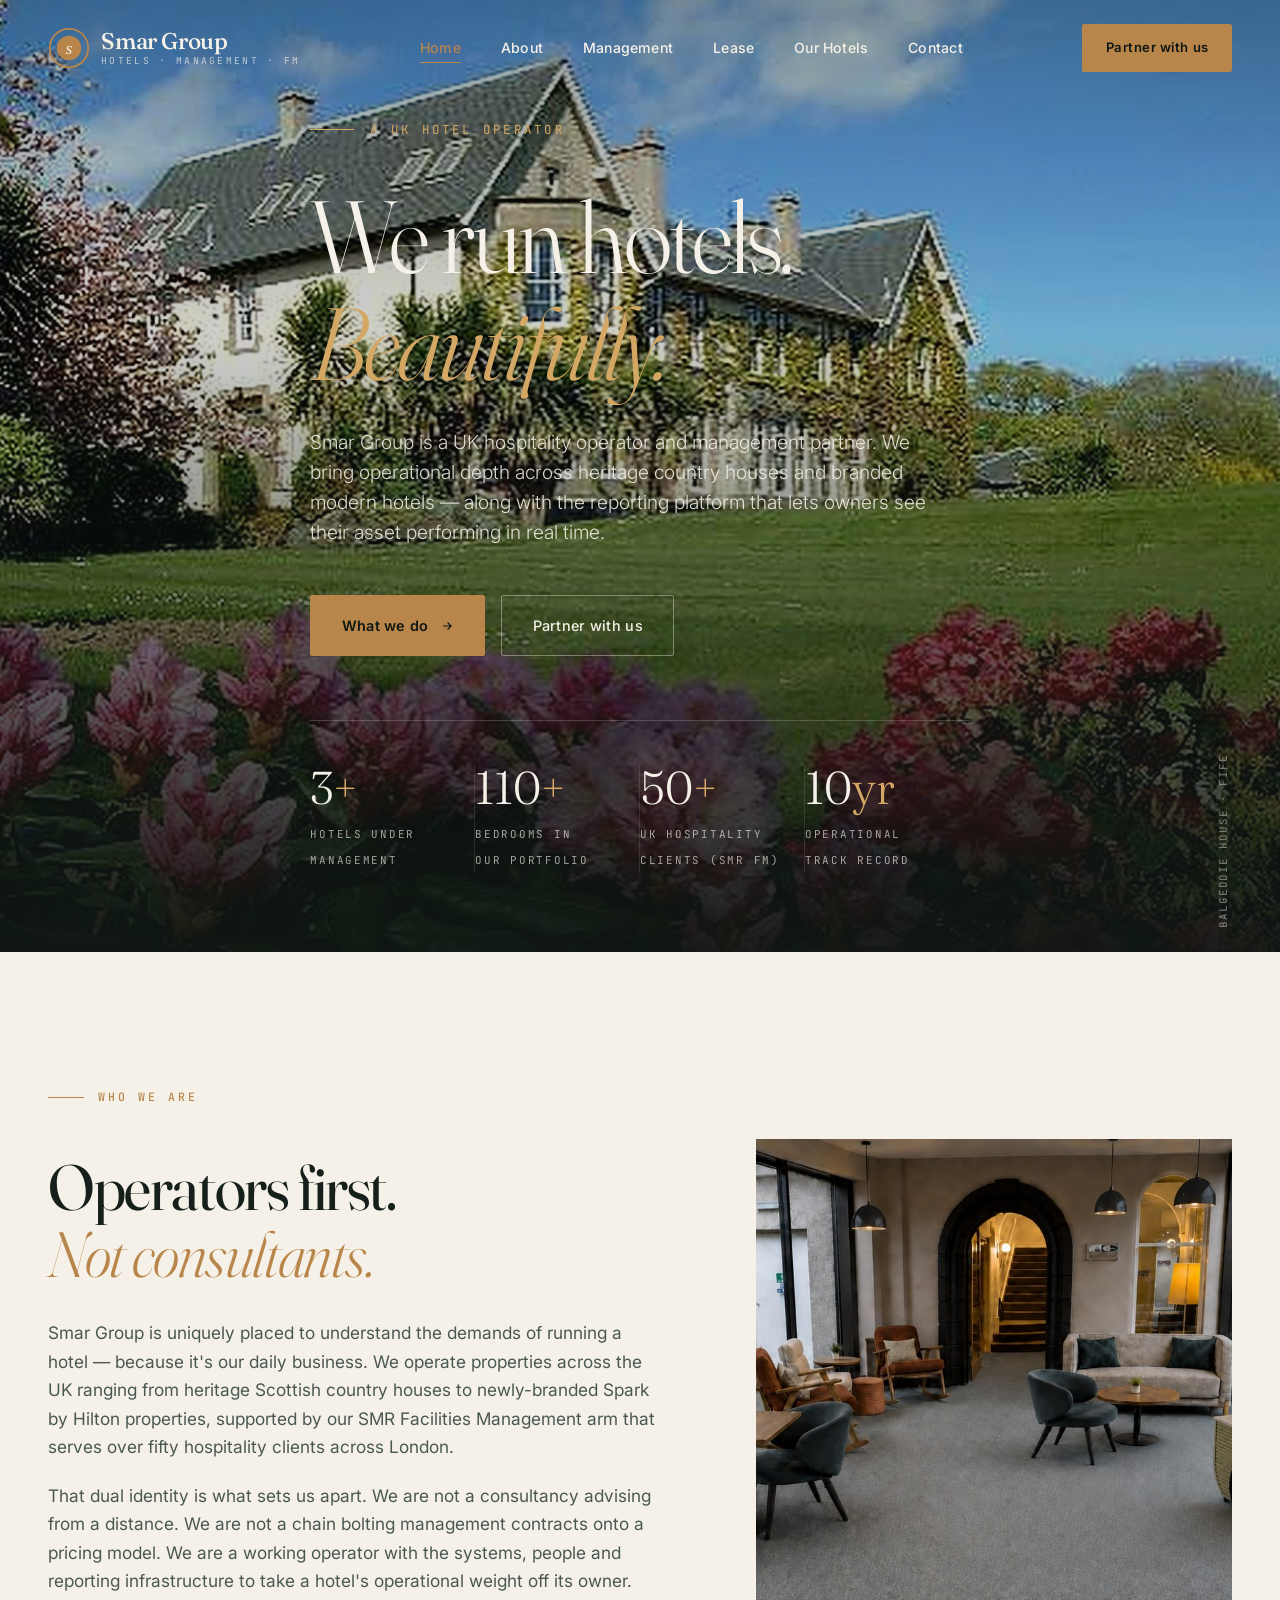
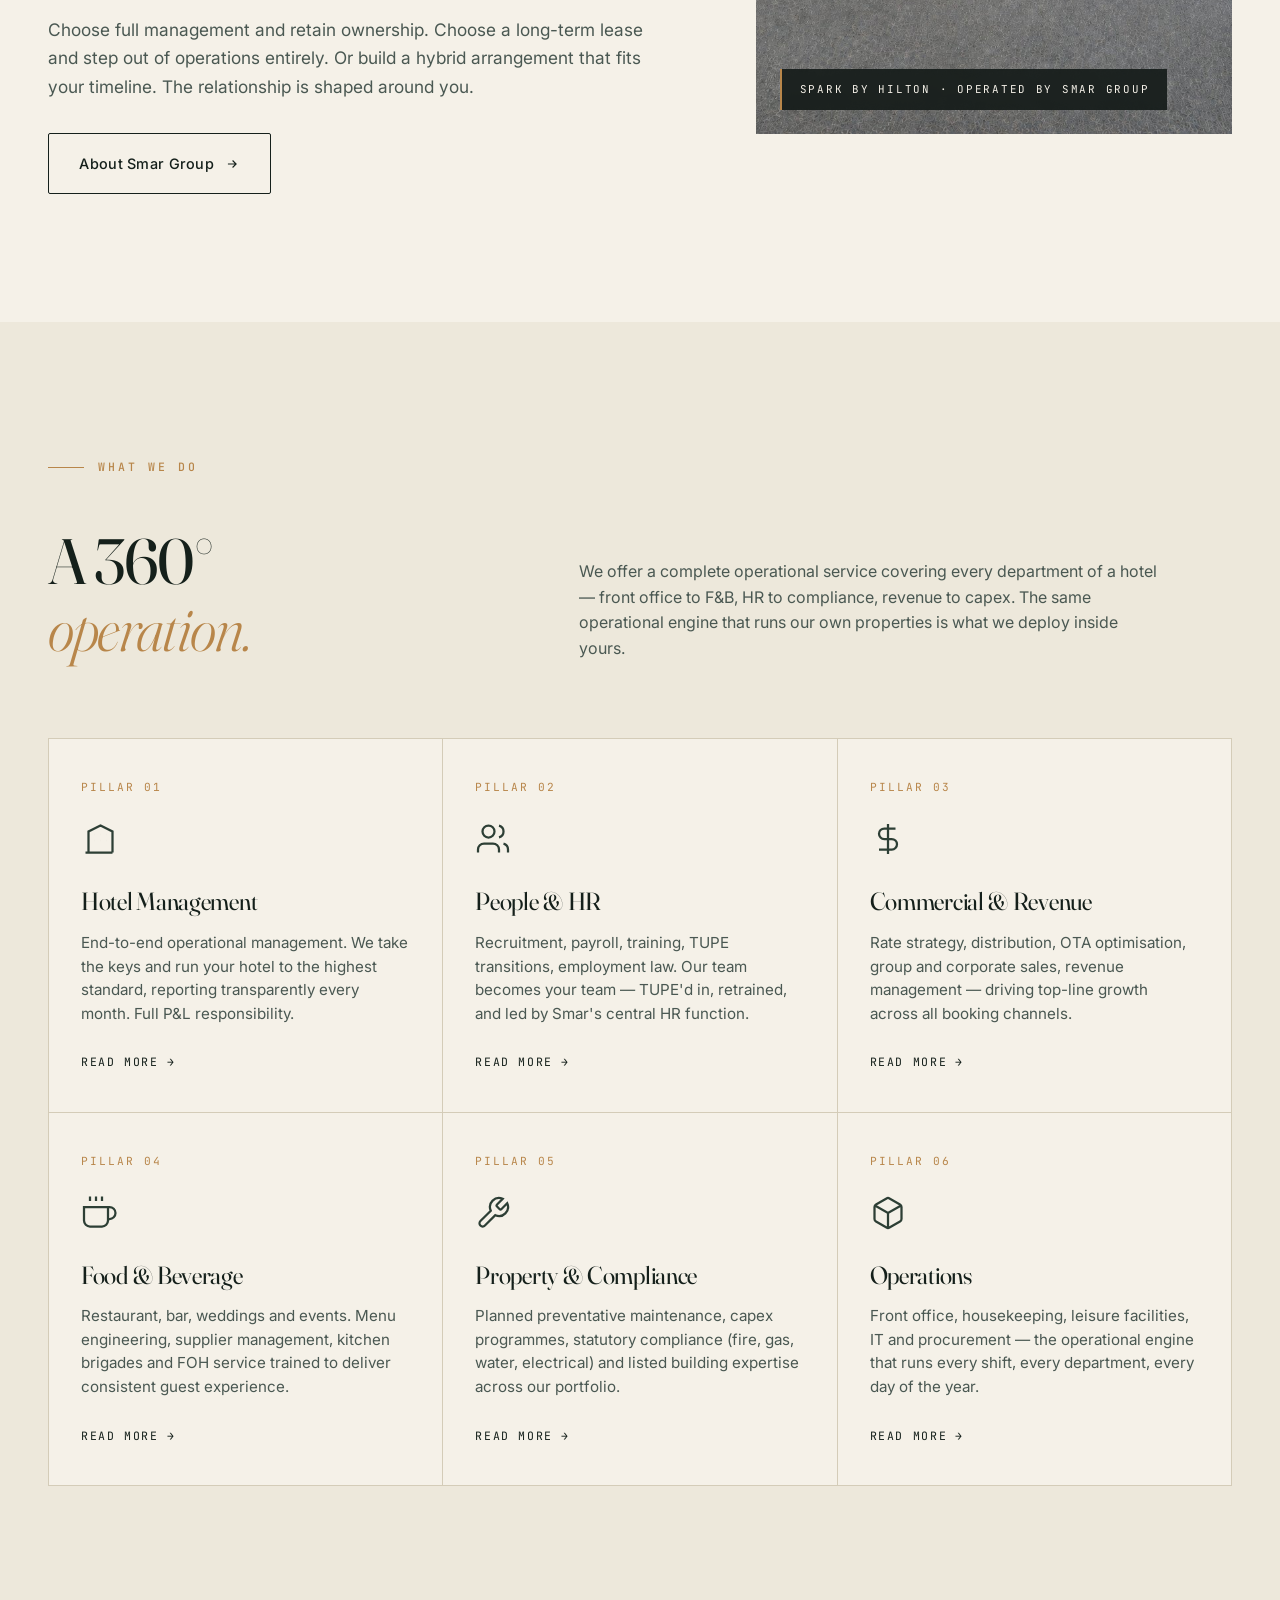
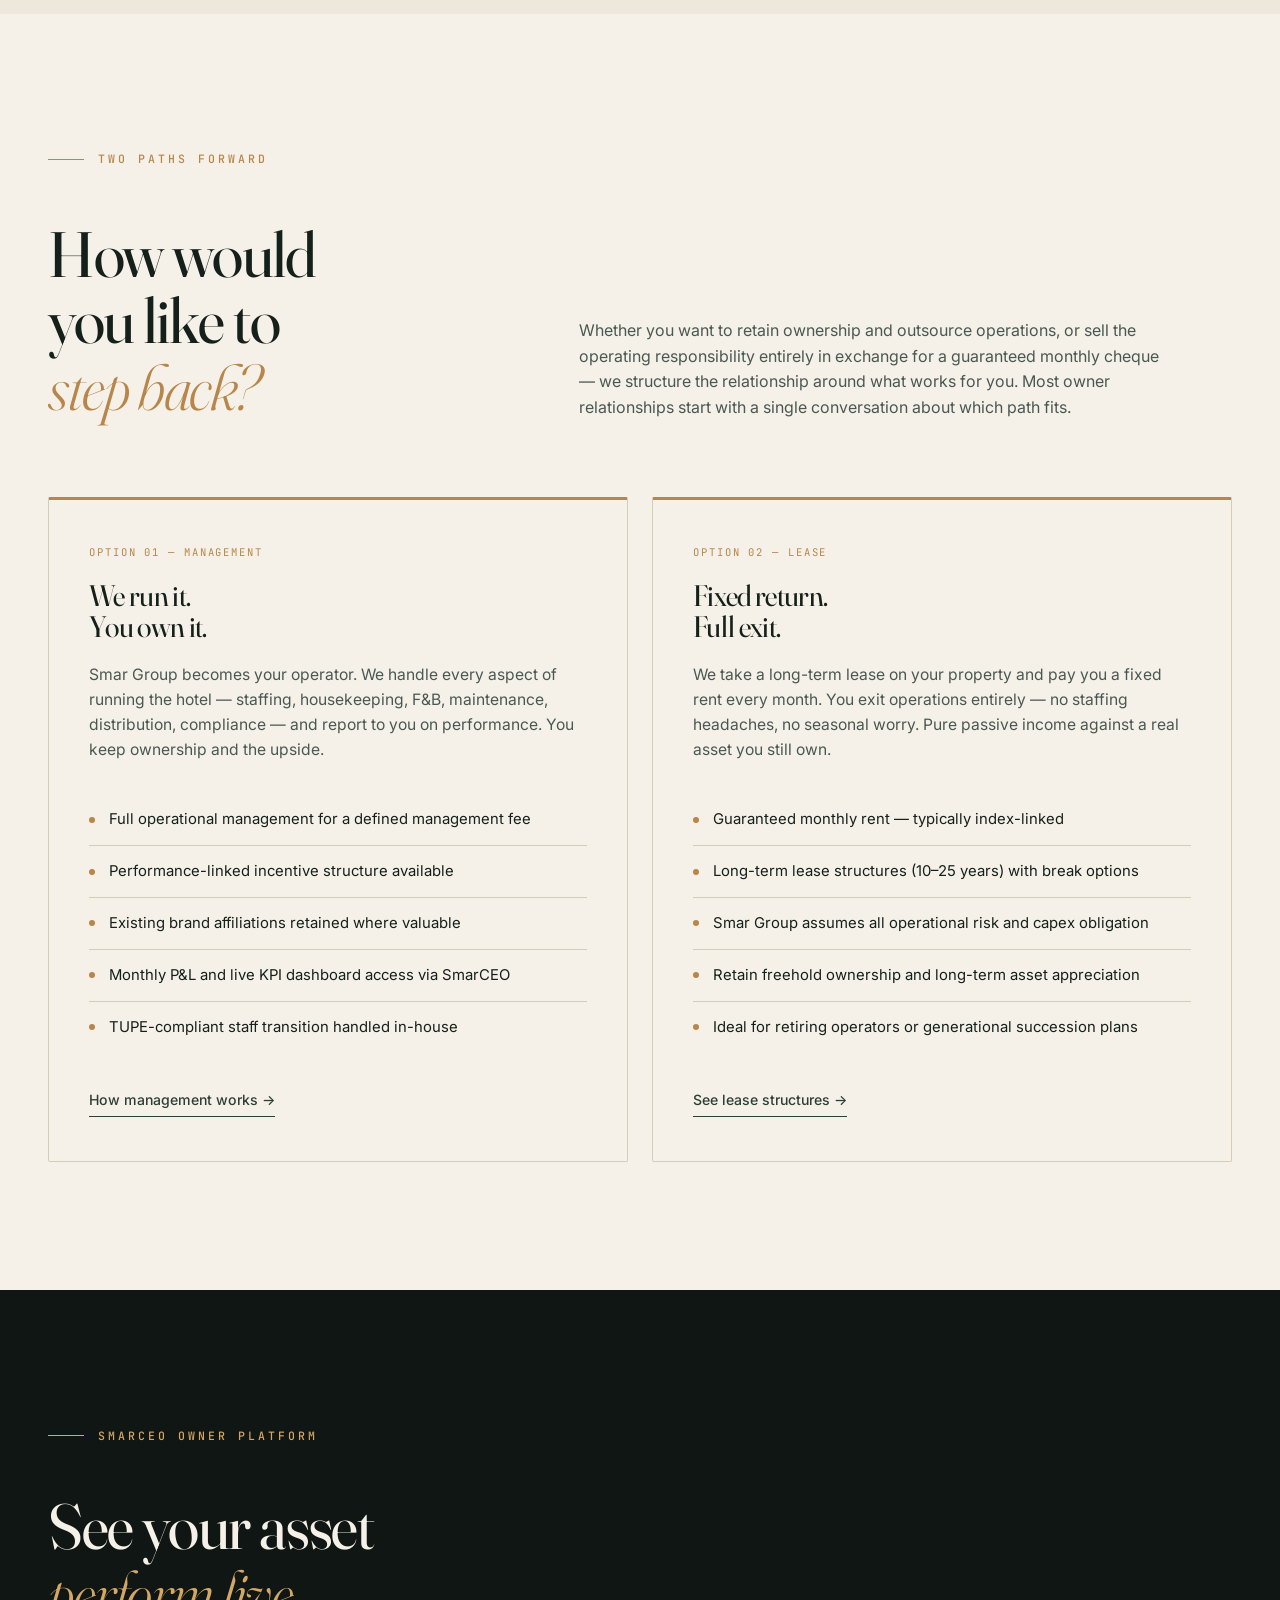
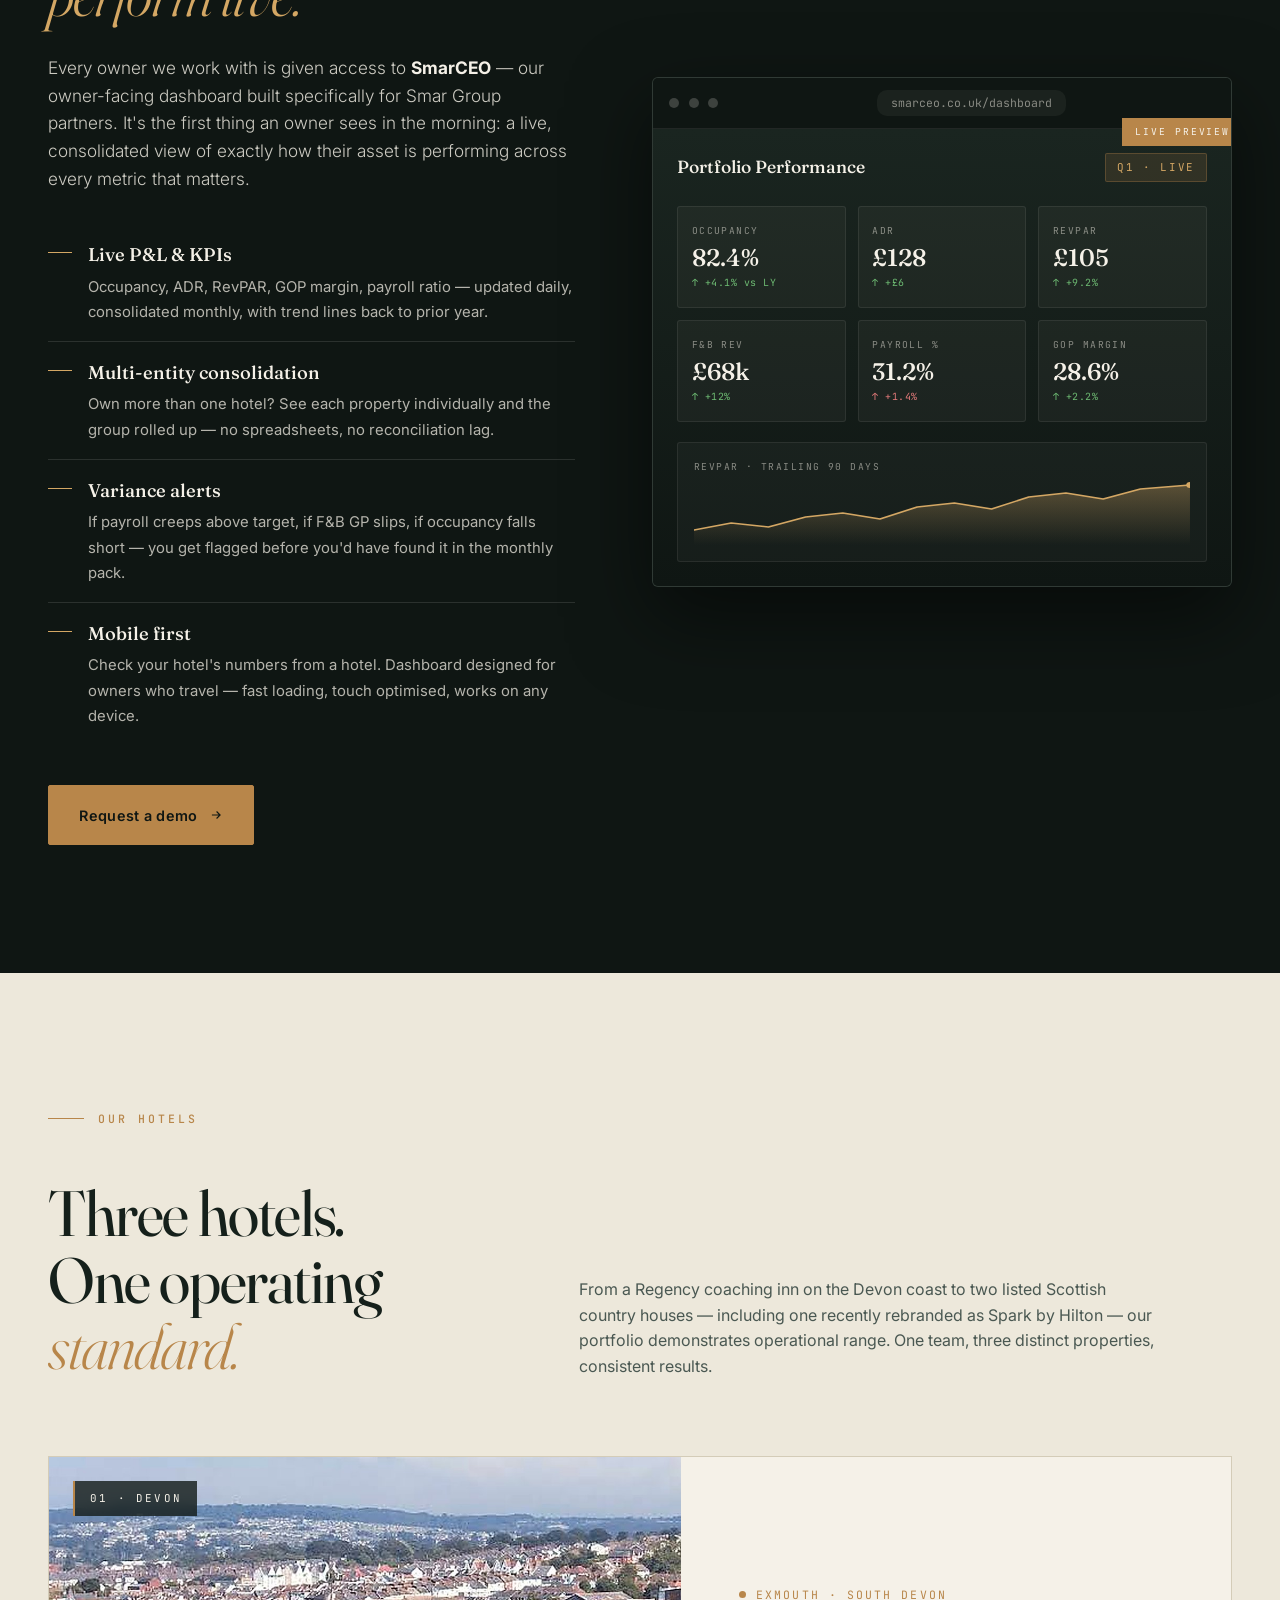
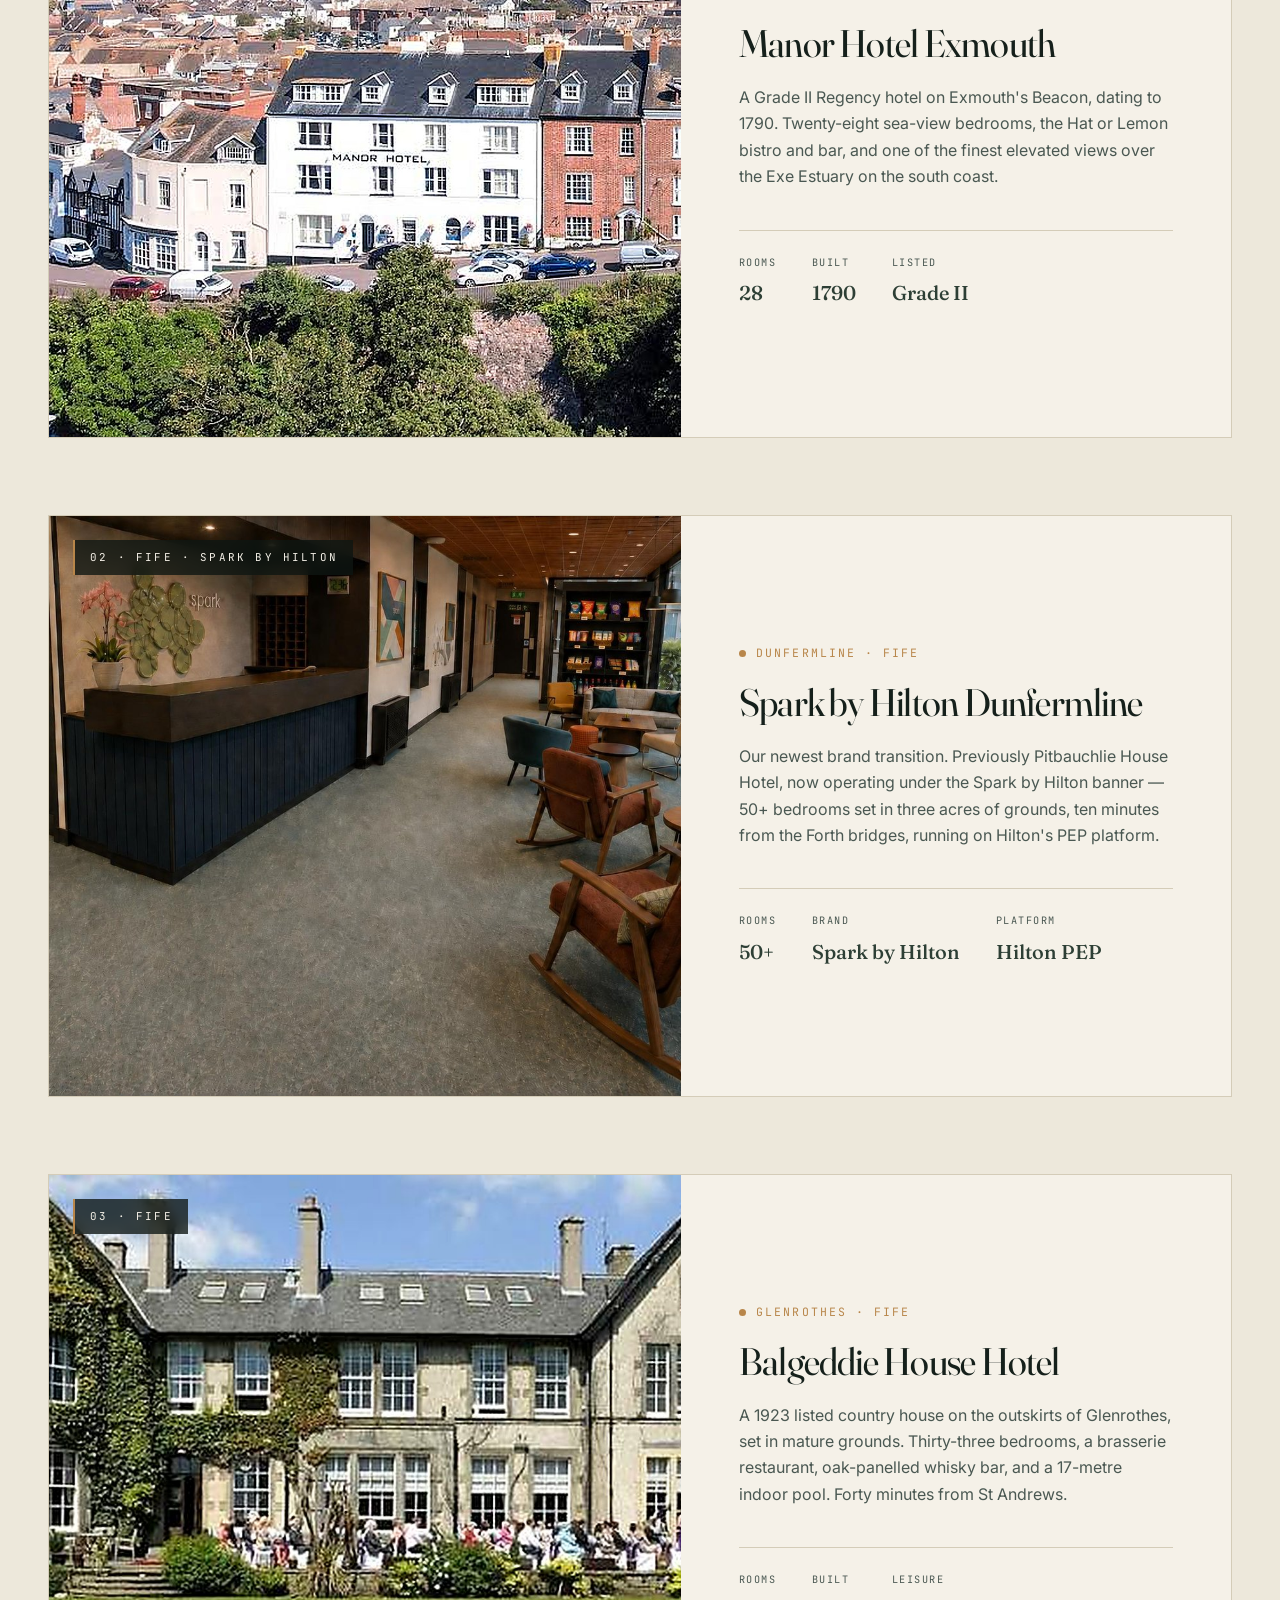
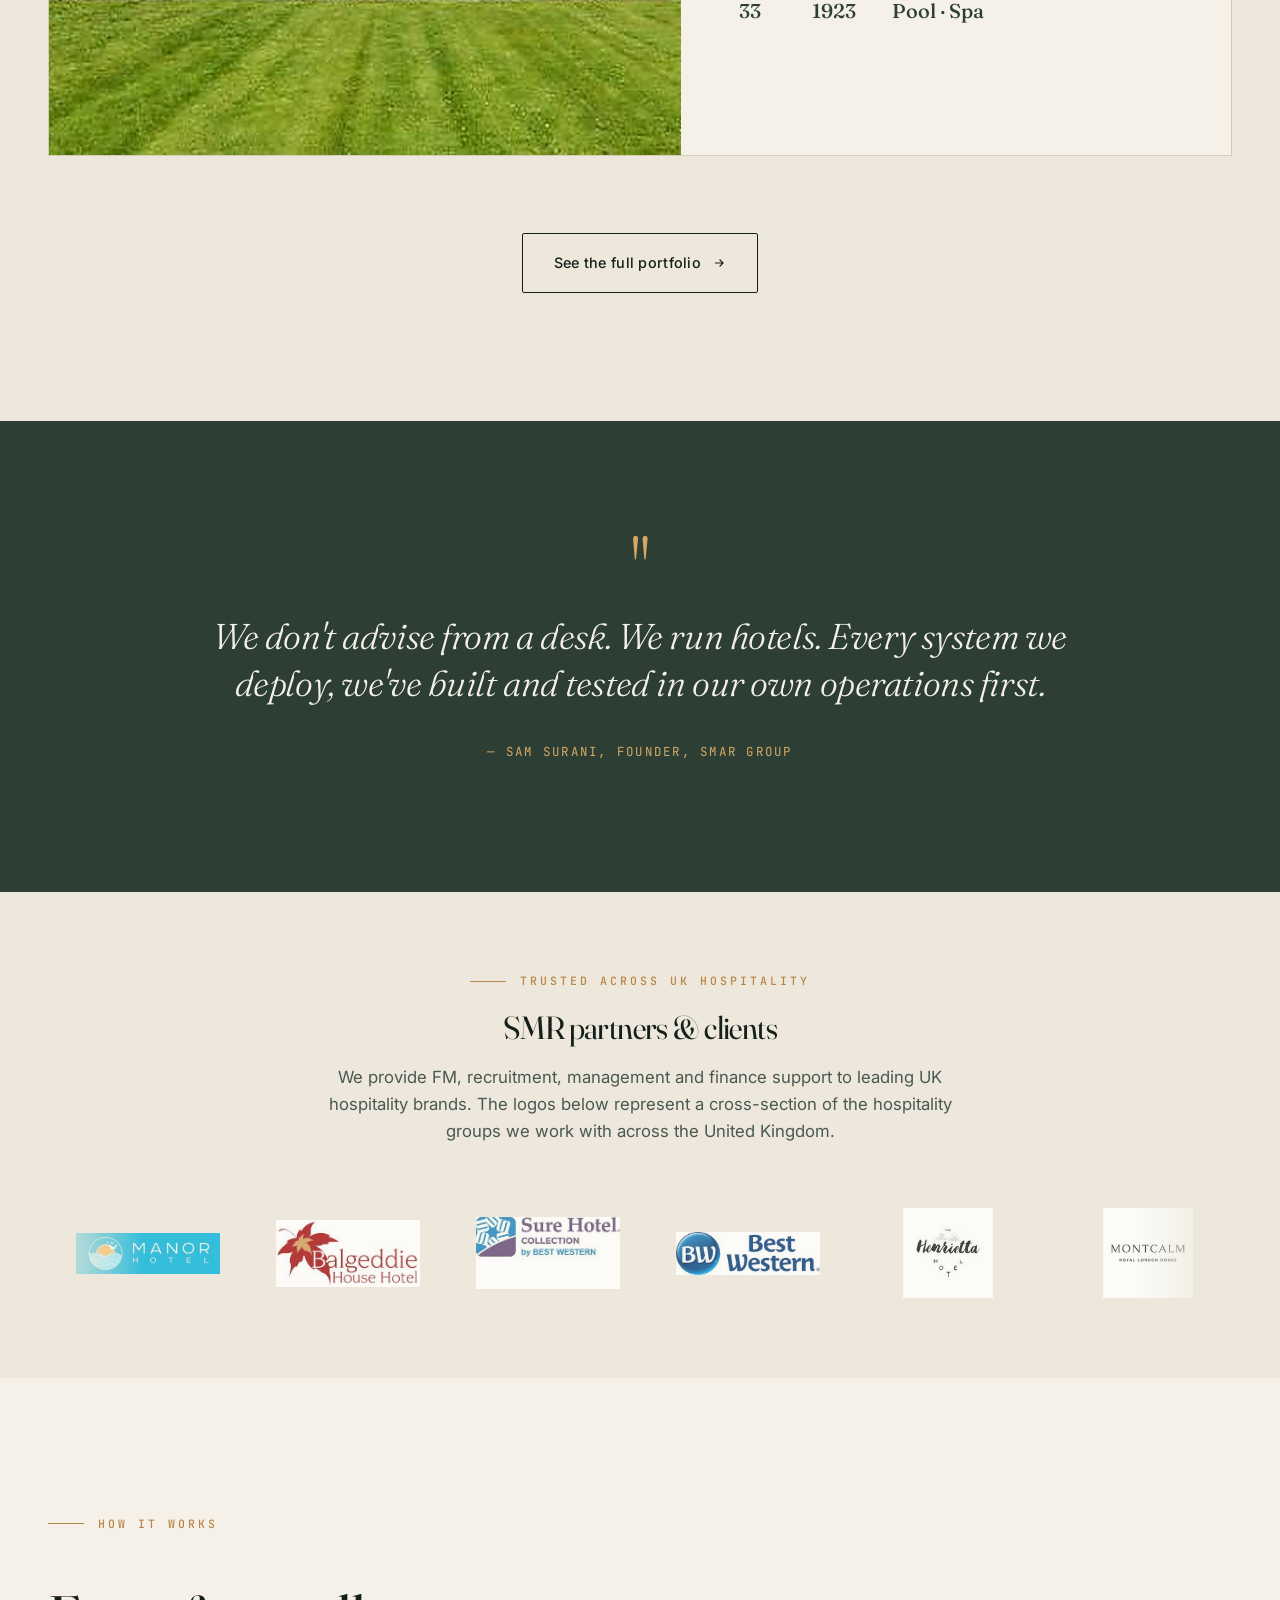
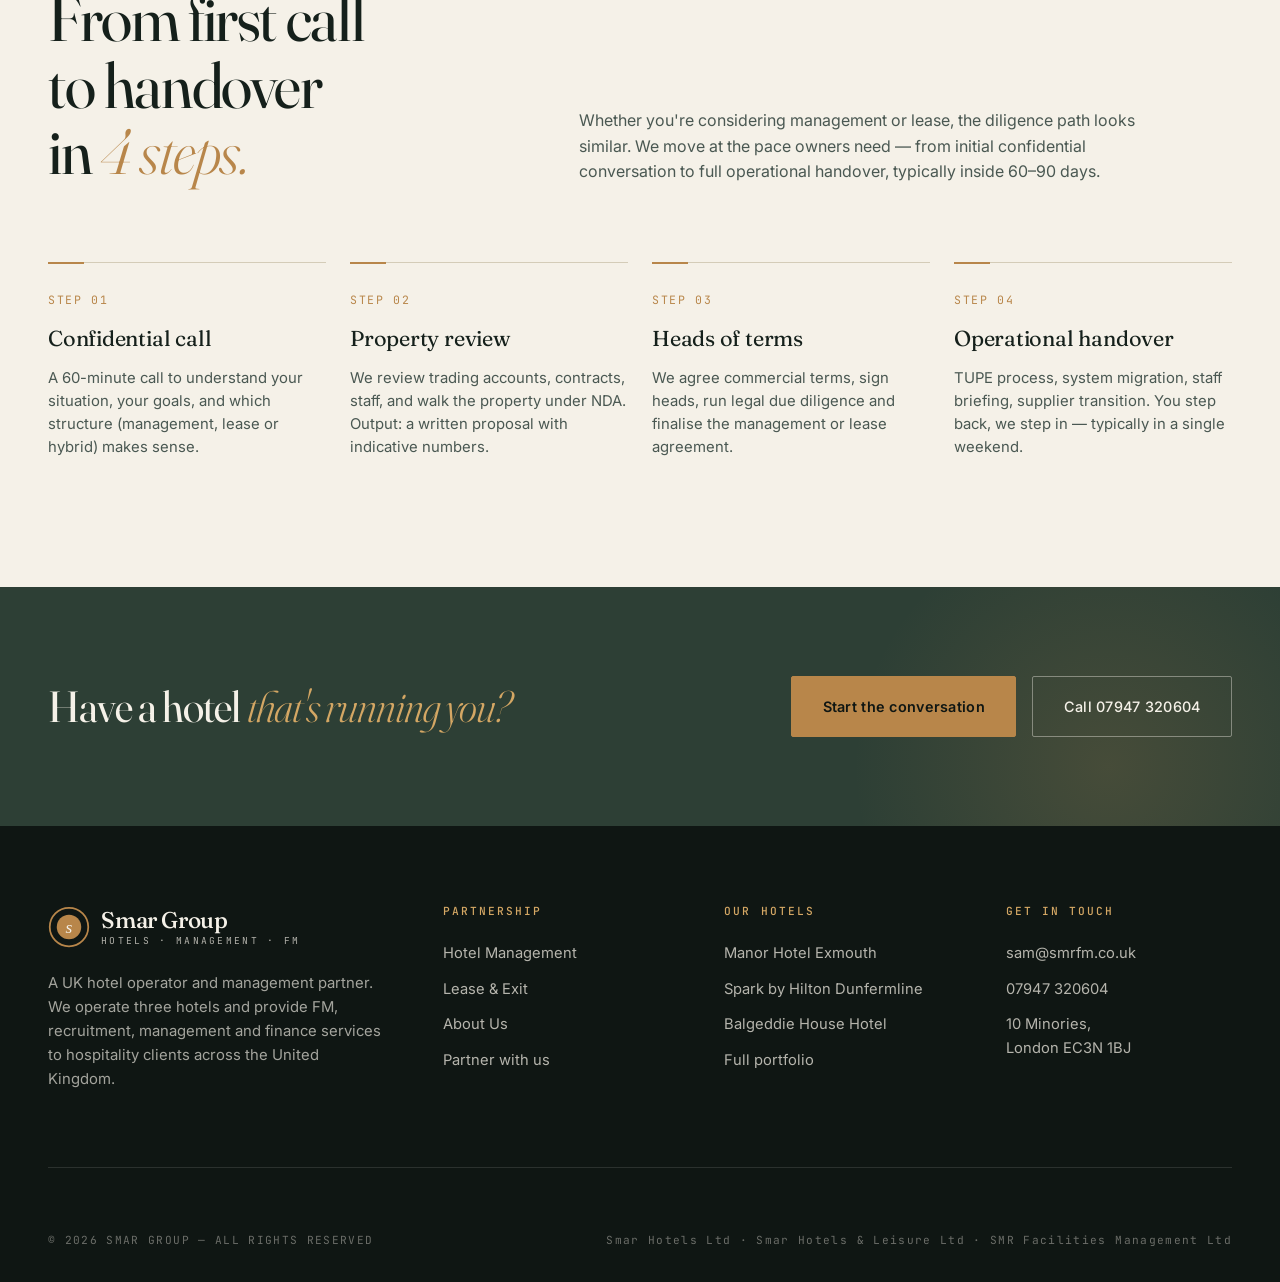
==== commit f4a2e185: "v3.1 fix bundle: Copilot review fixes, new logo, Sam Surani, sharper hero" ====
--- a/index.html
+++ b/index.html
@@ -476,7 +476,7 @@
         We don't advise from a desk. We run hotels. Every system we deploy,
         we've built and tested in our own operations first.
       </blockquote>
-      <cite>— Sarju Lakhani, Founder, Smar Group</cite>
+      <cite>— Sam Surani, Founder, Smar Group</cite>
     </div>
   </div>
 </section>
--- a/assets/styles.css
+++ b/assets/styles.css
@@ -22,6 +22,12 @@
   --bronze-light: #D4A764;
   --bronze-pale: #E8D4B0;
 
+  /* Back-compat aliases so v2 class names and inline styles still resolve */
+  --green: var(--forest);
+  --green-darker: var(--ink-2);
+  --green-pale: var(--sage-pale);
+  --ink-soft: var(--text-soft);
+
   --text: #15201B;
   --text-soft: #4A5852;
   --text-mute: #7A8580;
@@ -75,8 +81,17 @@
 }
 .section--dark { background: var(--ink); color: var(--cream); }
 .section--forest { background: var(--forest); color: var(--cream); }
+.section--green { background: var(--forest); color: var(--cream); }  /* back-compat */
 .section--cream { background: var(--cream-2); }
 .section--sage { background: var(--sage-pale); }
+
+/* Section--green inherits all forest treatments */
+.section--green .eyebrow { color: var(--bronze-light); }
+.section--green .eyebrow::before { background: var(--bronze-light); }
+.section--green .lead { color: rgba(245, 241, 232, 0.78); }
+.section--green p { color: rgba(245, 241, 232, 0.78); }
+.section--green .process__step { border-top-color: rgba(245, 241, 232, 0.2); }
+.section--green .process__step .num { color: var(--bronze-light); }
 .section--tight { padding: clamp(3rem, 6vw, 5rem) 0; }
 
 /* ---------- Typography ---------- */
@@ -194,24 +209,17 @@
 }
 .nav.on-light .logo { color: var(--ink); }
 
+/* Logo mark — Option C: concentric circles with italic 's' */
 .logo__mark {
-  width: 36px;
-  height: 36px;
-  background: var(--bronze);
-  position: relative;
-  border-radius: 50%;
+  width: 42px;
+  height: 42px;
   flex-shrink: 0;
-  display: flex;
-  align-items: center;
-  justify-content: center;
-}
-.logo__mark::after {
-  content: '';
-  width: 13px;
-  height: 13px;
-  border-radius: 50%;
-  background: var(--cream);
-}
+  background-image: url('logo-mark.svg');
+  background-size: contain;
+  background-repeat: no-repeat;
+  background-position: center;
+}
+.logo__mark::after { content: none; }
 .logo__text {
   font-family: var(--display);
   font-size: 1.42rem;
@@ -263,11 +271,11 @@
 .nav__cta {
   font-family: var(--body);
   font-size: 0.82rem;
-  font-weight: 500;
+  font-weight: 600;
   letter-spacing: 0.04em;
   padding: 0.78rem 1.4rem;
   background: var(--bronze);
-  color: var(--cream);
+  color: var(--ink);
   border-radius: var(--radius);
   transition: all 0.2s;
   border: 1px solid var(--bronze);
@@ -275,6 +283,7 @@
 .nav__cta:hover {
   background: var(--bronze-light);
   border-color: var(--bronze-light);
+  color: var(--ink);
 }
 
 .nav__burger {
@@ -314,14 +323,17 @@
   text-decoration: none;
   white-space: nowrap;
 }
+/* Primary button: bronze background with ink text for 5.72:1 contrast (WCAG AA) */
 .btn--primary {
   background: var(--bronze);
-  color: var(--cream);
+  color: var(--ink);
   border-color: var(--bronze);
+  font-weight: 600;
 }
 .btn--primary:hover {
   background: var(--bronze-light);
   border-color: var(--bronze-light);
+  color: var(--ink);
   transform: translateY(-1px);
 }
 .btn--ink {
@@ -1023,6 +1035,65 @@
   z-index: 5;
 }
 
+/* ---------- KPI block (used in lease.html hybrid section) ---------- */
+.kpi-block {
+  display: grid;
+  grid-template-columns: 1fr 1fr;
+  gap: clamp(3rem, 6vw, 5rem);
+  align-items: center;
+}
+.kpi-card {
+  background: var(--cream);
+  border: 1px solid var(--line);
+  padding: 2.5rem;
+  border-radius: 2px;
+  box-shadow: 0 14px 40px rgba(15, 22, 19, 0.06);
+}
+.kpi-card__title {
+  display: flex;
+  justify-content: space-between;
+  align-items: center;
+  font-family: var(--mono);
+  font-size: 0.7rem;
+  letter-spacing: 0.16em;
+  text-transform: uppercase;
+  color: var(--text-soft);
+  padding-bottom: 1.25rem;
+  border-bottom: 1px solid var(--line);
+  margin-bottom: 1.75rem;
+}
+.kpi-card__title .badge {
+  background: var(--sage-pale);
+  color: var(--forest);
+  padding: 0.3rem 0.75rem;
+  font-size: 0.62rem;
+  letter-spacing: 0.1em;
+  border-radius: 2px;
+  font-weight: 500;
+}
+.kpi-row {
+  display: flex;
+  justify-content: space-between;
+  align-items: center;
+  padding: 0.95rem 0;
+  border-bottom: 1px solid var(--line);
+  font-size: 0.95rem;
+  gap: 1rem;
+}
+.kpi-row:last-child { border-bottom: none; }
+.kpi-row .name {
+  color: var(--text-soft);
+  flex: 1;
+}
+.kpi-row .val {
+  font-family: var(--display);
+  font-weight: 500;
+  color: var(--forest);
+  font-size: 1.15rem;
+  text-align: right;
+  white-space: nowrap;
+}
+
 /* ---------- Logo marquee ---------- */
 .partner-strip {
   background: var(--cream-2);
@@ -1088,7 +1159,9 @@
   to   { transform: translateX(-50%); }
 }
 @media (prefers-reduced-motion: reduce) {
-  .logo-marquee__track { animation: none; }
+  .logo-marquee__track,
+  .hero__bg img,
+  .page-hero__bg img { animation: none; }
 }
 
 /* ---------- Quote ---------- */
@@ -1496,13 +1569,14 @@
     border-bottom: 1px solid rgba(245, 241, 232, 0.12);
   }
   .hotel-feature { min-height: auto; }
-}
-
-@media (max-width: 768px) {
+
+  /* Collapse nav before 6-link row overflows on tablets (~800px tested) */
   .nav__links { display: none; }
   .nav__cta { display: none; }
   .nav__burger { display: flex; }
-
+}
+
+@media (max-width: 768px) {
   .hero { min-height: 90vh; padding: 7rem 0 3rem; }
   .hero h1 { font-size: clamp(2.4rem, 10vw, 3.8rem); }
   .hero__credit { display: none; }
